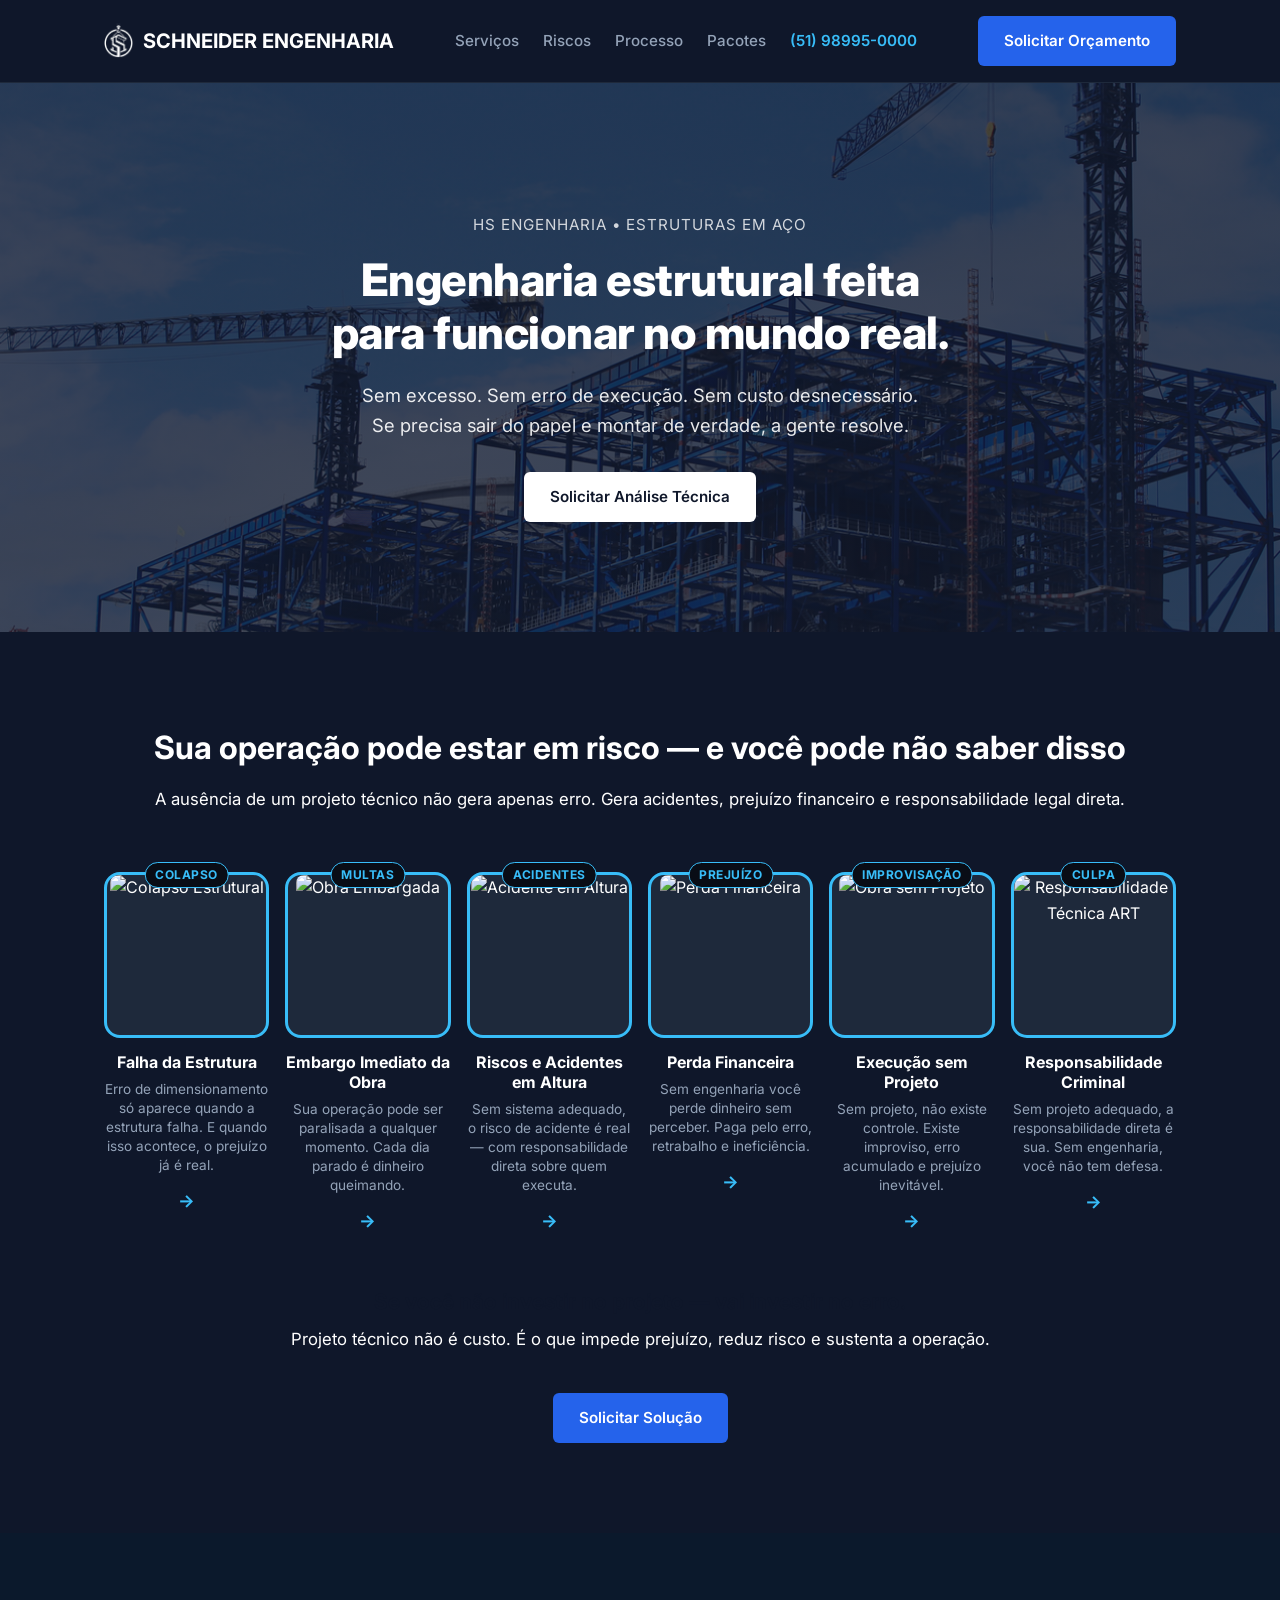
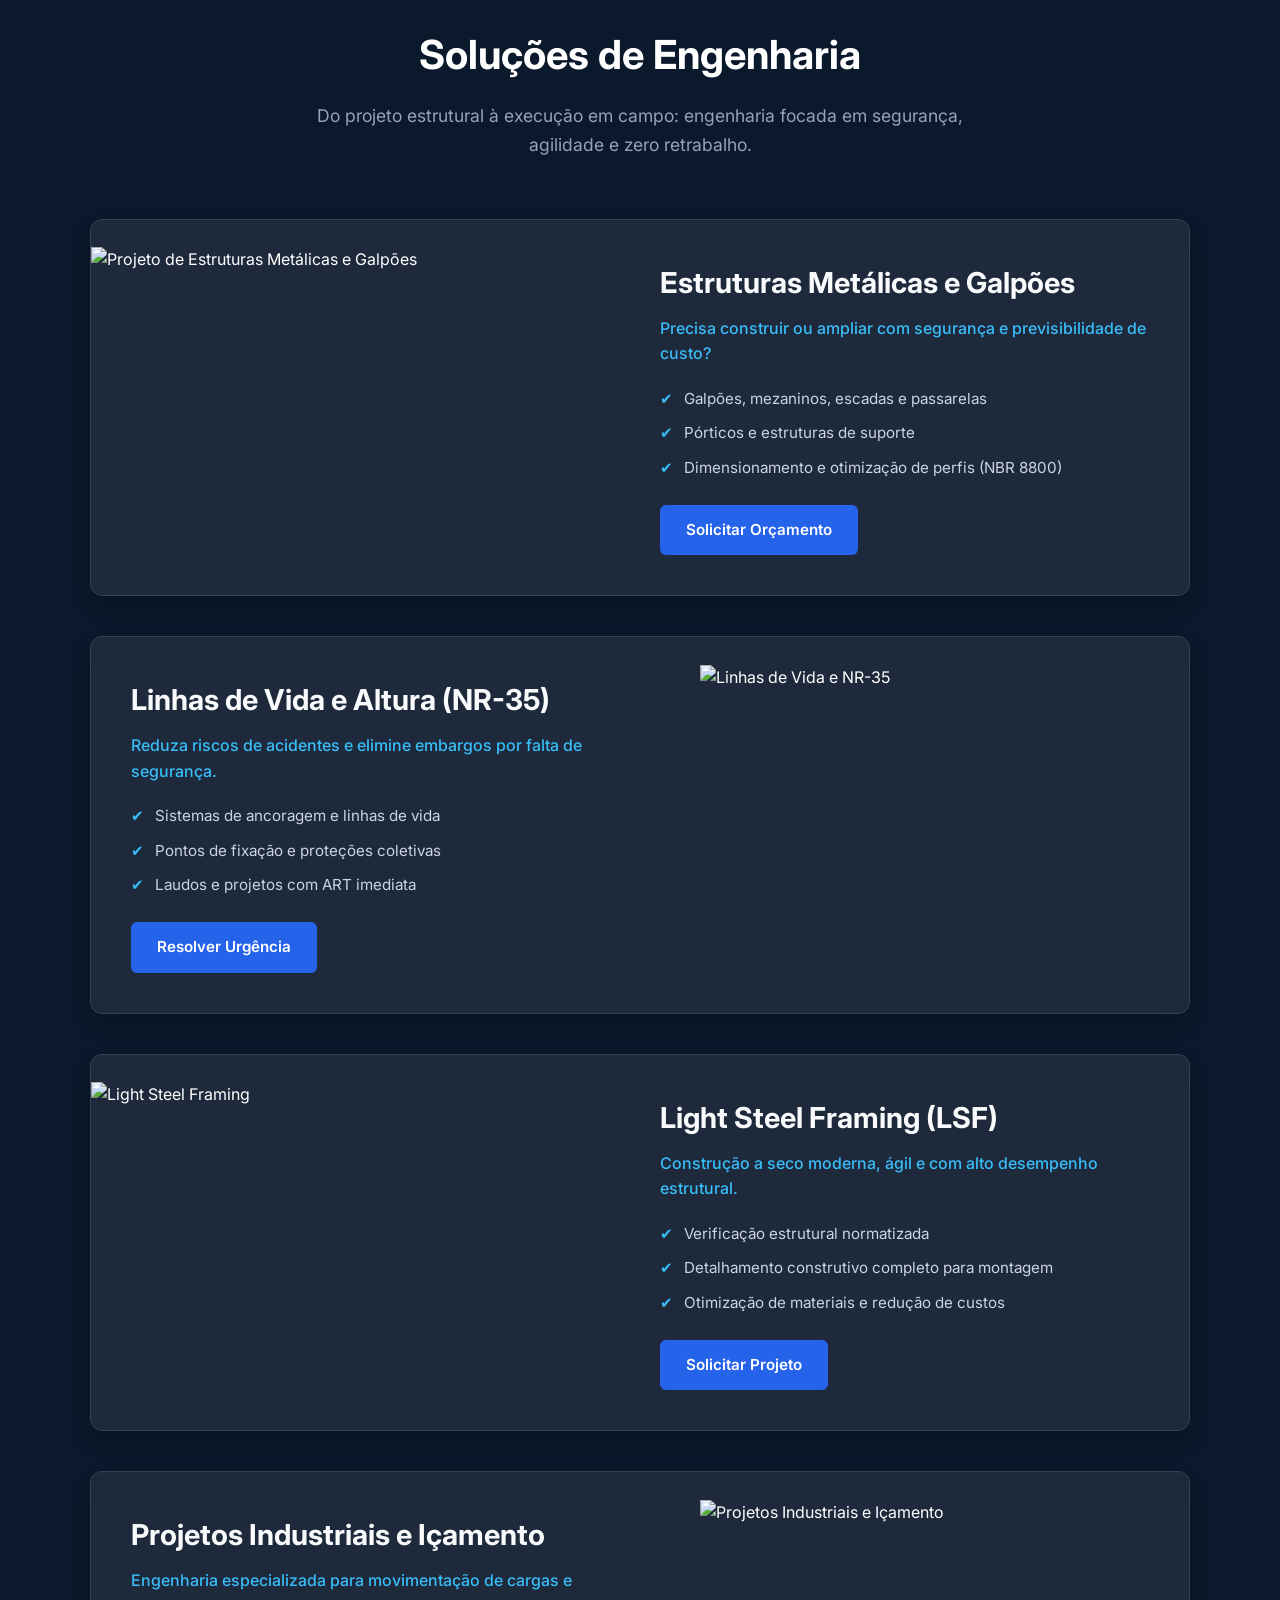
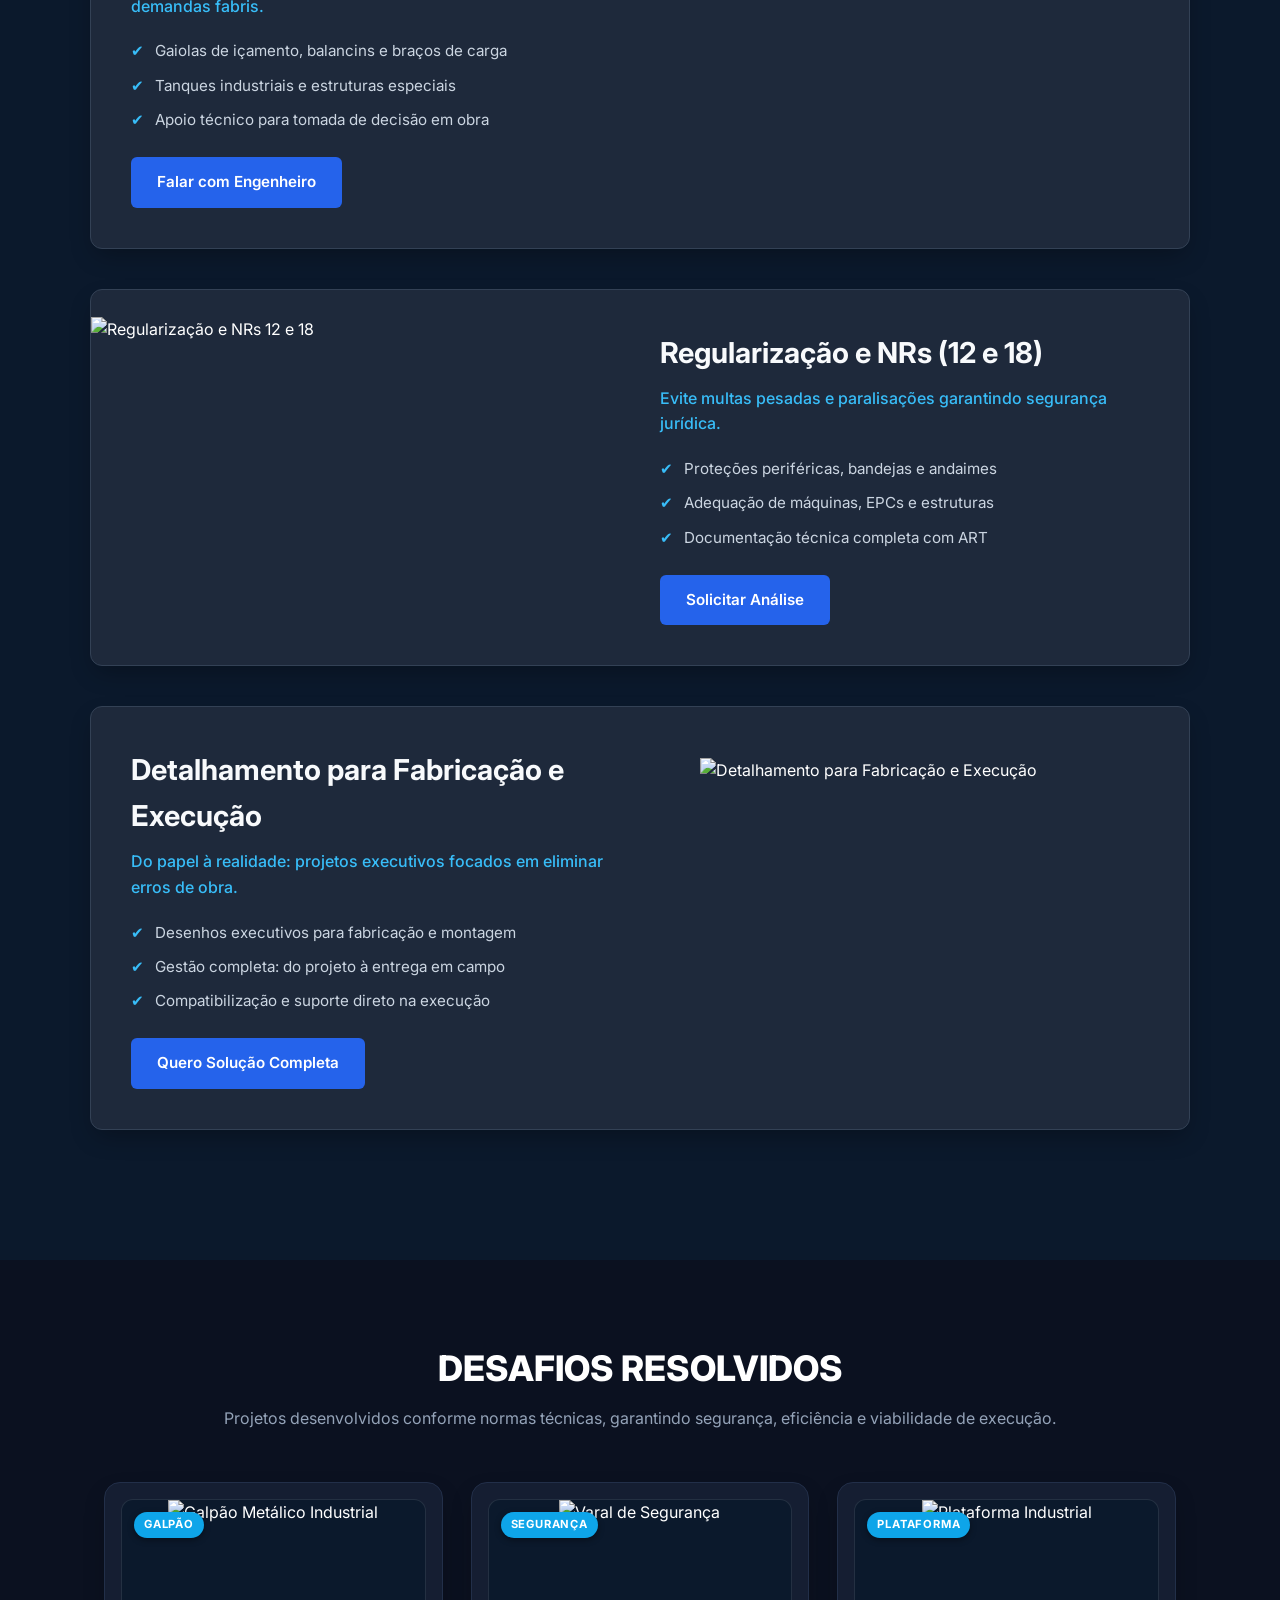
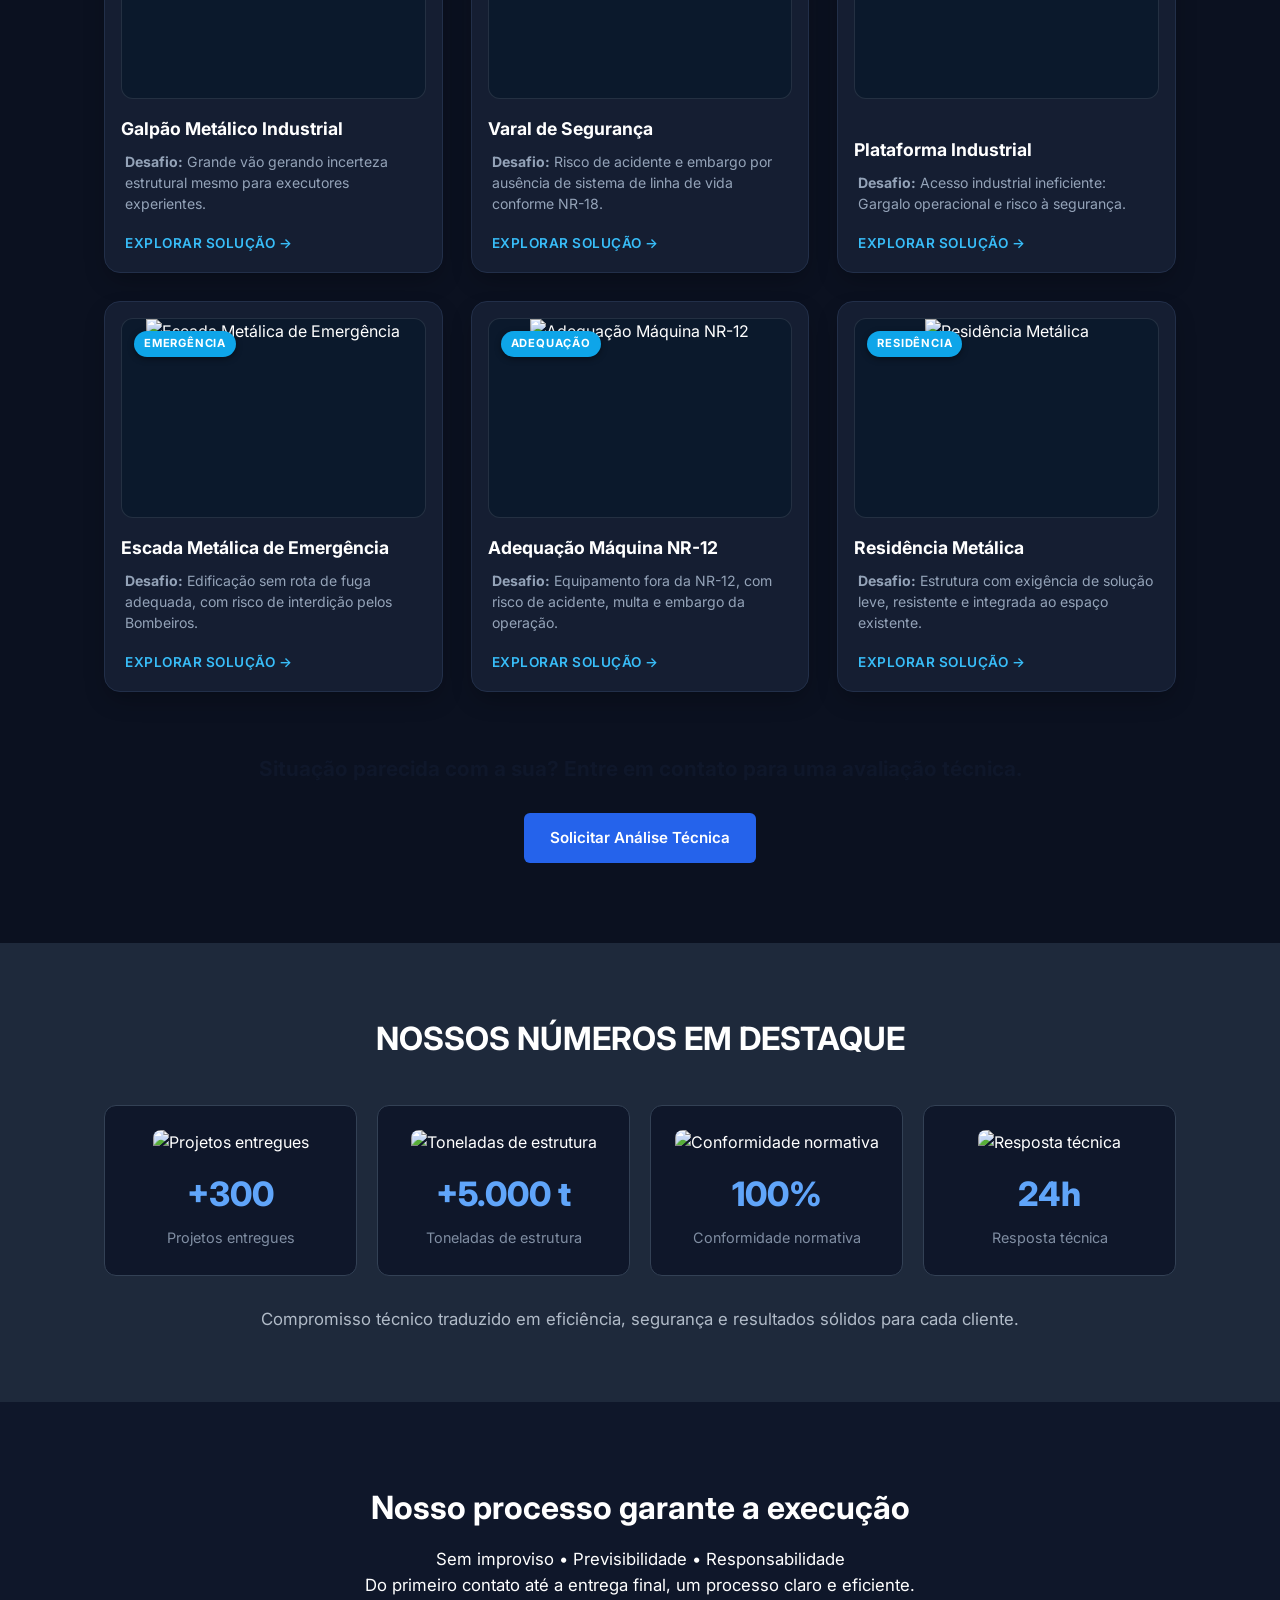
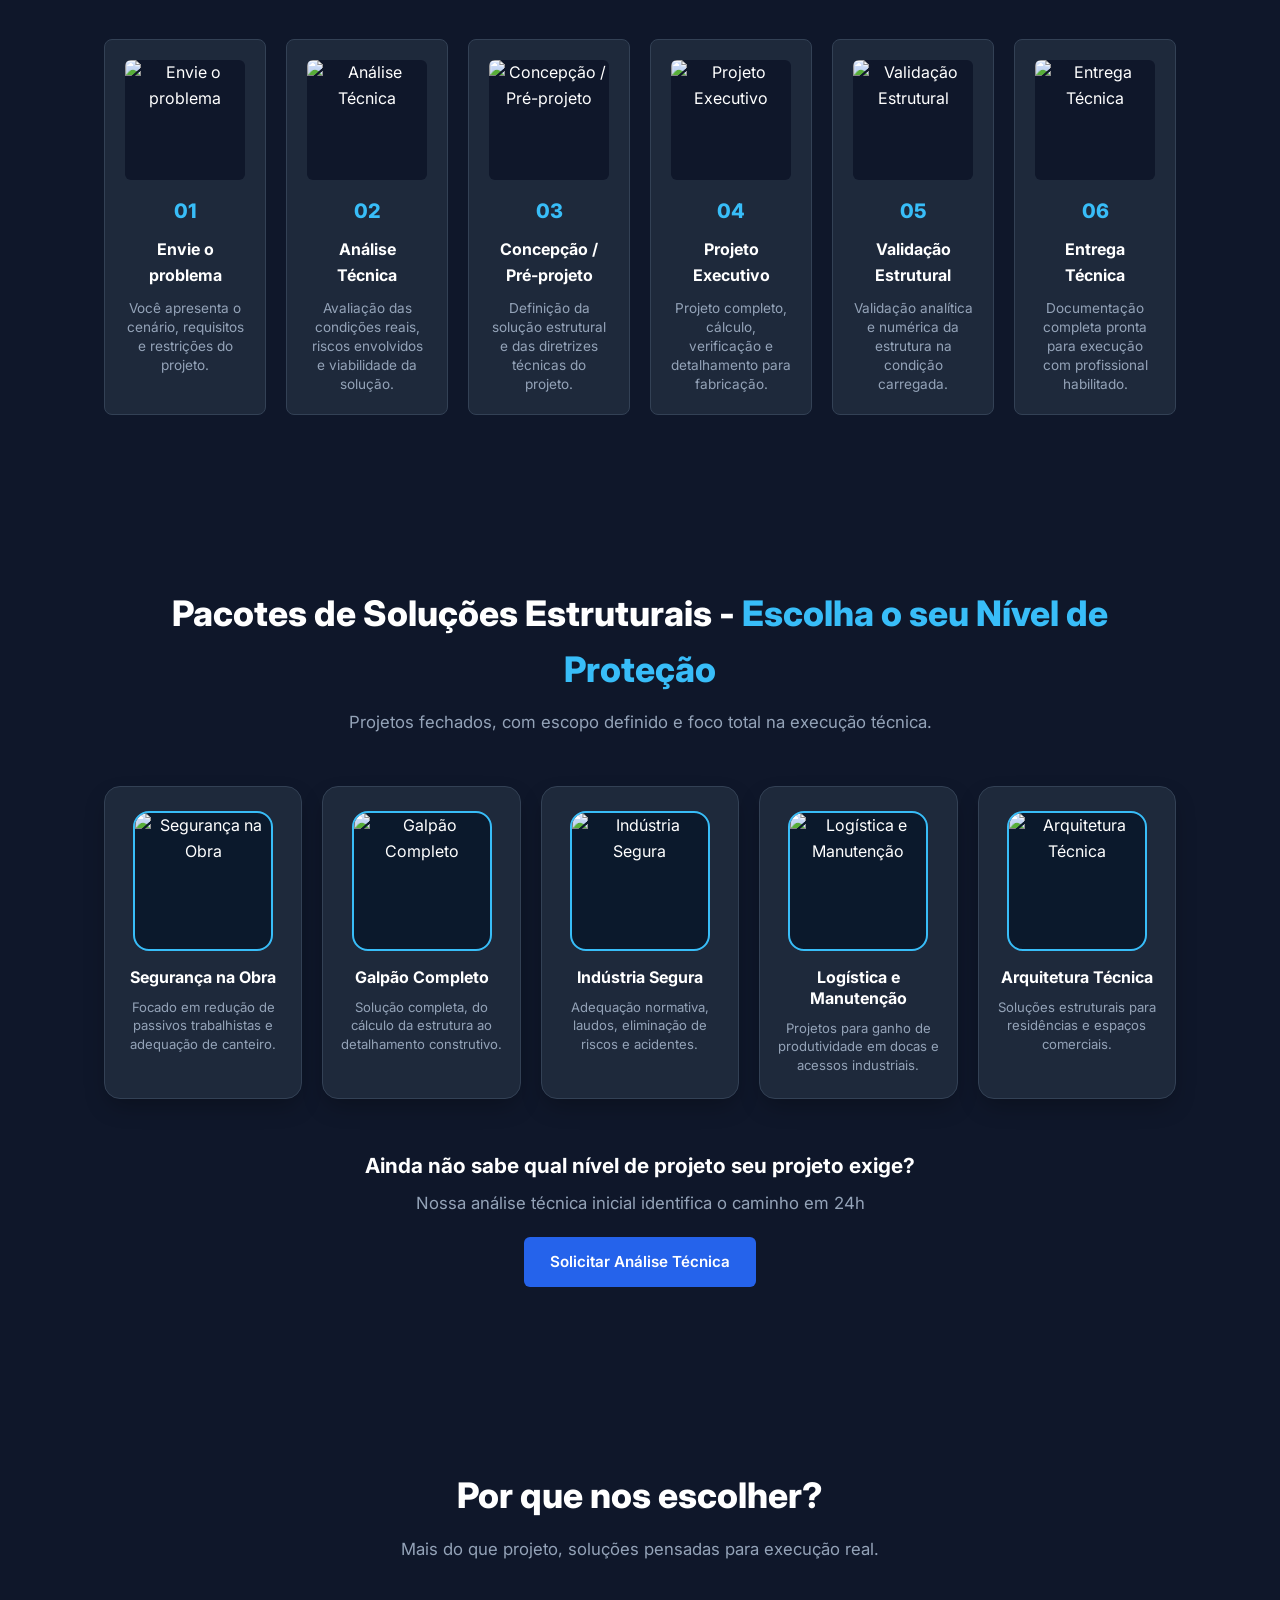
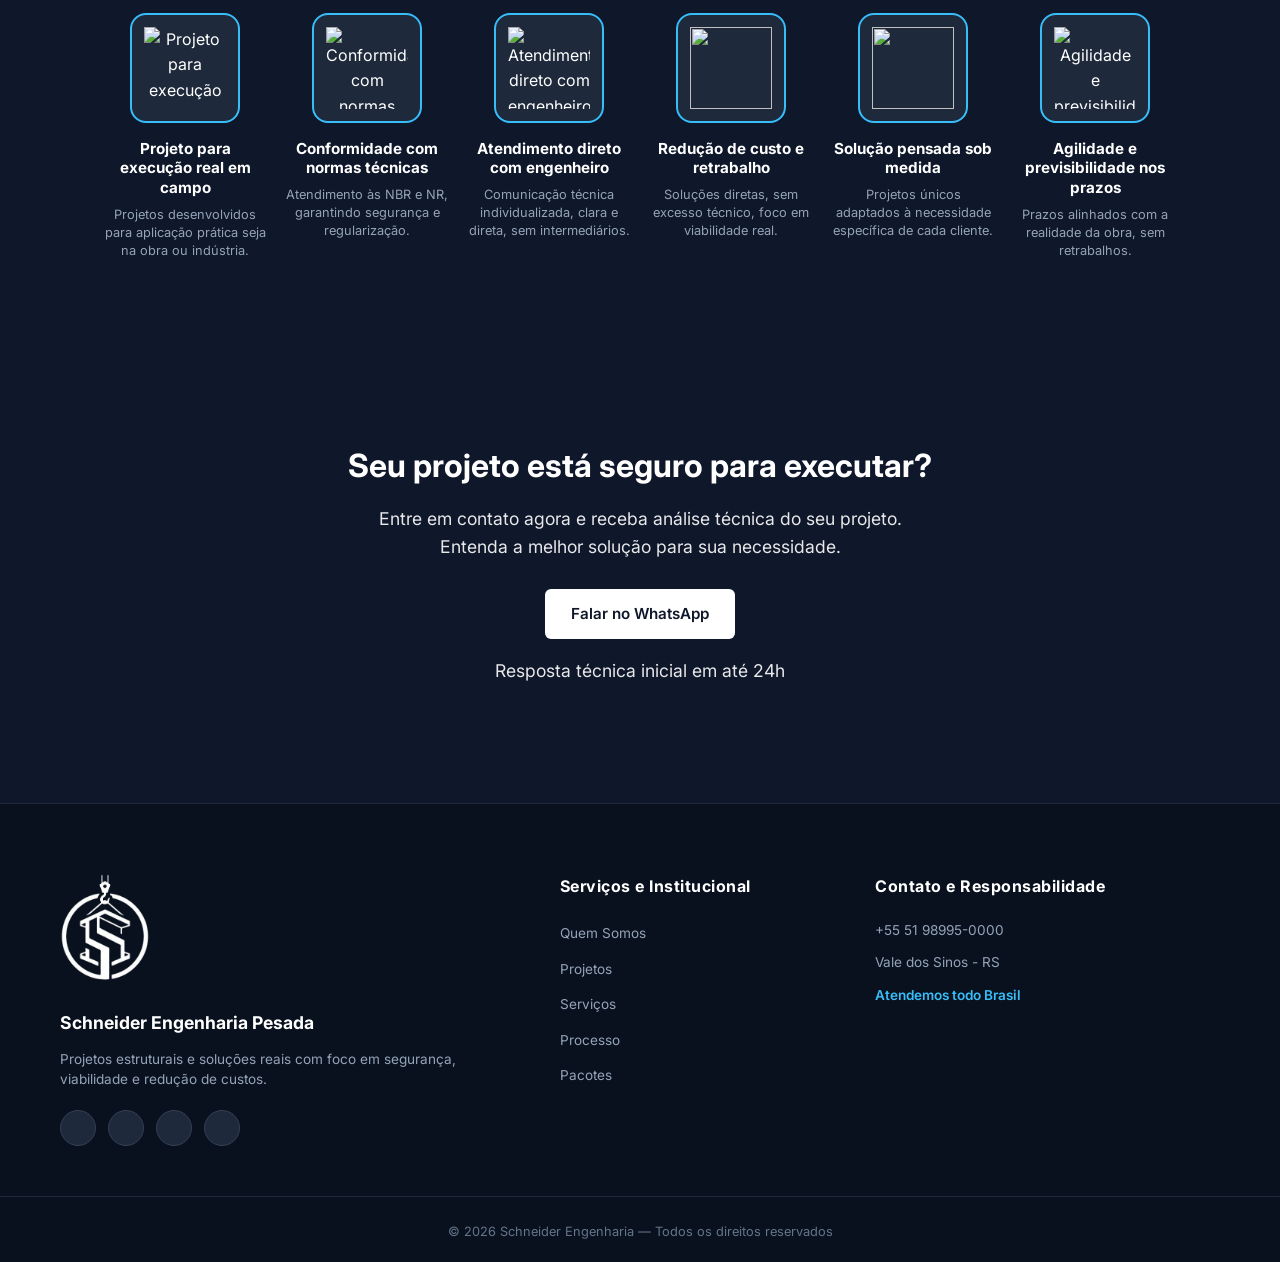
==== index.html @ 7f8066cd "Update index.html" ====
<!DOCTYPE html>
<html lang="pt-BR">
<head>
  <meta charset="UTF-8">
  <meta name="viewport" content="width=device-width, initial-scale=1.0">
  <title>HS Engenharia | Soluções Estruturais</title>
  <meta name="description" content="Engenharia estrutural feita para funcionar no mundo real. Projetos de estruturas metálicas, galpões, linhas de vida e adequações normativas.">
  <link rel="stylesheet" href="style.css">
  <link href="https://fonts.googleapis.com/css2?family=Inter:wght@400;500;600;700;800&display=swap" rel="stylesheet">
</head>
<body>

<header class="header">
  <div class="container header-inner">
    <div class="logo">
      <a href="#" style="display: flex; align-items: center; gap: 10px; color: #fff; text-decoration: none;">
        <img src="logo_nobg.png" alt="Logo Schneider Engenharia" style="height: 36px; width: auto; object-fit: contain;">
        SCHNEIDER ENGENHARIA
      </a>
    </div>
    
    <nav>
      <a href="servicos/servicos.html">Serviços</a>
      <a href="#riscos">Riscos</a>
      <a href="#processo">Processo</a>
      <a href="#pacotes">Pacotes</a>
      <a href="tel:5551989950000">(51) 98995-0000</a>
    </nav>
    
    <a href="https://wa.me/5551989950000?text=Olá,%20gostaria%20de%20solicitar%20uma%20análise%20técnica" class="btn btn-primary" target="_blank">Solicitar Orçamento</a>
  </div>
</header>

<!-- HERO -->
<section class="hero">
  <div class="container">
    <p class="hero-label">HS Engenharia • Estruturas em Aço</p>
    <h1>Engenharia estrutural feita<br>para funcionar no mundo real.</h1>
    <p class="hero-text">Sem excesso. Sem erro de execução. Sem custo desnecessário.<br>Se precisa sair do papel e montar de verdade, a gente resolve.</p>
    <a href="https://wa.me/555198666603?text=Olá,%20gostaria%20de%20solicitar%20uma%20análise%20técnica" class="btn btn-white" target="_blank">Solicitar Análise Técnica</a>
  </div>
</section>

<!-- RISCOS -->
<section class="riscos" id="riscos">
  <div class="container">
    <h2>Sua operação pode estar em risco — e você pode não saber disso</h2>
    <p class="section-sub">A ausência de um projeto técnico não gera apenas erro. Gera acidentes, prejuízo financeiro e responsabilidade legal direta.</p>

    <div class="riscos-grid">
      
      <!-- Risco 1: Colapso -->
      <div class="risco-card">
        <div class="risco-tag">Colapso</div>
        <div class="risco-img-box">
          <img src="https://lh3.googleusercontent.com/sitesv/[base64]w1280" alt="Colapso Estrutural">
        </div>
        <h3>Falha da Estrutura</h3>
        <p>Erro de dimensionamento só aparece quando a estrutura falha. E quando isso acontece, o prejuízo já é real.</p>
        <a href="#contato" class="risco-arrow">→</a>
      </div>

      <!-- Risco 2: Multas -->
      <div class="risco-card">
        <div class="risco-tag">Multas</div>
        <div class="risco-img-box">
          <img src="https://lh3.googleusercontent.com/sitesv/[base64]w1280" alt="Obra Embargada">
        </div>
        <h3>Embargo Imediato da Obra</h3>
        <p>Sua operação pode ser paralisada a qualquer momento. Cada dia parado é dinheiro queimando.</p>
        <a href="#contato" class="risco-arrow">→</a>
      </div>

      <!-- Risco 3: Acidentes -->
      <div class="risco-card">
        <div class="risco-tag">Acidentes</div>
        <div class="risco-img-box">
          <img src="https://lh3.googleusercontent.com/sitesv/[base64]w1280" alt="Acidente em Altura">
        </div>
        <h3>Riscos e Acidentes em Altura</h3>
        <p>Sem sistema adequado, o risco de acidente é real — com responsabilidade direta sobre quem executa.</p>
        <a href="#contato" class="risco-arrow">→</a>
      </div>

      <!-- Risco 4: Prejuízo -->
      <div class="risco-card">
        <div class="risco-tag">Prejuízo</div>
        <div class="risco-img-box">
          <img src="https://lh3.googleusercontent.com/sitesv/[base64]w1280" alt="Perda Financeira">
        </div>
        <h3>Perda Financeira</h3>
        <p>Sem engenharia você perde dinheiro sem perceber. Paga pelo erro, retrabalho e ineficiência.</p>
        <a href="#contato" class="risco-arrow">→</a>
      </div>

      <!-- Risco 5: Improvisação -->
      <div class="risco-card">
        <div class="risco-tag">Improvisação</div>
        <div class="risco-img-box">
          <img src="https://lh3.googleusercontent.com/sitesv/[base64]w1280" alt="Obra sem Projeto">
        </div>
        <h3>Execução sem Projeto</h3>
        <p>Sem projeto, não existe controle. Existe improviso, erro acumulado e prejuízo inevitável.</p>
        <a href="#contato" class="risco-arrow">→</a>
      </div>

      <!-- Risco 6: Culpa -->
      <div class="risco-card">
        <div class="risco-tag">Culpa</div>
        <div class="risco-img-box">
          <img src="https://lh3.googleusercontent.com/sitesv/[base64]w1280" alt="Responsabilidade Técnica ART">
        </div>
        <h3>Responsabilidade Criminal</h3>
        <p>Sem projeto adequado, a responsabilidade direta é sua. Sem engenharia, você não tem defesa.</p>
        <a href="#contato" class="risco-arrow">→</a>
      </div>

    </div>

    <div class="center">
      <p class="destaque">Se você não investir no projeto — vai investir no erro.</p>
      <p class="section-sub">Projeto técnico não é custo. É o que impede prejuízo, reduz risco e sustenta a operação.</p>
      <a href="https://wa.me/555198666603?text=Olá,%20quero%20avaliar%20os%20riscos%20do%20meu%20projeto" class="btn btn-primary" target="_blank">Solicitar Solução</a>
    </div>
  </div>
</section>

<!-- SOLUÇÕES DE ENGENHARIA (BLOCOS INTERCALADOS) -->
<section class="solucoes-engenharia" id="servicos">
  <div class="container-solucoes">
    <div class="header-secao">
      <a href="servicos/servicos.html" style="text-decoration: none; color: inherit;"><h2>Soluções de Engenharia</h2></a>
      <p>Do projeto estrutural à execução em campo: engenharia focada em segurança, agilidade e zero retrabalho.</p>
    </div>

    <!-- Bloco 1: Estruturas Metálicas -->
    <div class="bloco-servico">
      <div class="bloco-imagem">
        <img src="https://lh3.googleusercontent.com/sitesv/[base64]w1280" alt="Projeto de Estruturas Metálicas e Galpões" />
      </div>
      <div class="bloco-conteudo">
        <h3>Estruturas Metálicas e Galpões</h3>
        <p class="sub-dor">Precisa construir ou ampliar com segurança e previsibilidade de custo?</p>
        <ul>
          <li>Galpões, mezaninos, escadas e passarelas</li>
          <li>Pórticos e estruturas de suporte</li>
          <li>Dimensionamento e otimização de perfis (NBR 8800)</li>
        </ul>
        <a href="https://wa.me/5551989950000?text=Olá,%20preciso%20de%20um%20projeto%20de%20estruturas%20metálicas" class="btn btn-primary" target="_blank">Solicitar Orçamento</a>
      </div>
    </div>

    <!-- Bloco 2: Linha de Vida e Altura (Invertido) -->
    <div class="bloco-servico invertido">
      <div class="bloco-imagem">
        <img src="https://lh3.googleusercontent.com/sitesv/[base64]w1280" alt="Linhas de Vida e NR-35" />
      </div>
      <div class="bloco-conteudo">
        <h3>Linhas de Vida e Altura (NR-35)</h3>
        <p class="sub-dor">Reduza riscos de acidentes e elimine embargos por falta de segurança.</p>
        <ul>
          <li>Sistemas de ancoragem e linhas de vida</li>
          <li>Pontos de fixação e proteções coletivas</li>
          <li>Laudos e projetos com ART imediata</li>
        </ul>
        <a href="https://wa.me/5551989950000?text=Olá,%20preciso%20de%20projeto%20de%20linha%20de%20vida%20e%20NR-35" class="btn btn-primary" target="_blank">Resolver Urgência</a>
      </div>
    </div>

    <!-- Bloco 3: Light Steel Framing -->
    <div class="bloco-servico">
      <div class="bloco-imagem">
        <img src="https://steelnetwork.com/wp-content/uploads/2021/01/protective-design-icon.jpg" alt="Light Steel Framing" />
      </div>
      <div class="bloco-conteudo">
        <h3>Light Steel Framing (LSF)</h3>
        <p class="sub-dor">Construção a seco moderna, ágil e com alto desempenho estrutural.</p>
        <ul>
          <li>Verificação estrutural normatizada</li>
          <li>Detalhamento construtivo completo para montagem</li>
          <li>Otimização de materiais e redução de custos</li>
        </ul>
        <a href="https://wa.me/5551989950000?text=Olá,%20quero%20um%20projeto%20em%20Light%20Steel%20Framing" class="btn btn-primary" target="_blank">Solicitar Projeto</a>
      </div>
    </div>

    <!-- Bloco 4: Projetos Industriais e Içamento (Invertido) -->
    <div class="bloco-servico invertido">
      <div class="bloco-imagem">
        <img src="https://lh3.googleusercontent.com/sitesv/[base64]w1280" alt="Projetos Industriais e Içamento" />
      </div>
      <div class="bloco-conteudo">
        <h3>Projetos Industriais e Içamento</h3>
        <p class="sub-dor">Engenharia especializada para movimentação de cargas e demandas fabris.</p>
        <ul>
          <li>Gaiolas de içamento, balancins e braços de carga</li>
          <li>Tanques industriais e estruturas especiais</li>
          <li>Apoio técnico para tomada de decisão em obra</li>
        </ul>
        <a href="https://wa.me/5551989950000?text=Olá,%20preciso%20de%20um%20projeto%20industrial%20ou%20de%20içamento" class="btn btn-primary" target="_blank">Falar com Engenheiro</a>
      </div>
    </div>

    <!-- Bloco 5: Regularização e NRs -->
    <div class="bloco-servico">
      <div class="bloco-imagem">
        <img src="https://lh3.googleusercontent.com/sitesv/[base64]w1280" alt="Regularização e NRs 12 e 18" />
      </div>
      <div class="bloco-conteudo">
        <h3>Regularização e NRs (12 e 18)</h3>
        <p class="sub-dor">Evite multas pesadas e paralisações garantindo segurança jurídica.</p>
        <ul>
          <li>Proteções periféricas, bandejas e andaimes</li>
          <li>Adequação de máquinas, EPCs e estruturas</li>
          <li>Documentação técnica completa com ART</li>
        </ul>
        <a href="https://wa.me/5551989950000?text=Olá,%20preciso%20regularizar%20adequações%20às%20NRs" class="btn btn-primary" target="_blank">Solicitar Análise</a>
      </div>
    </div>

    <!-- Bloco 6: Detalhamento e Execução (Invertido) -->
    <div class="bloco-servico invertido">
      <div class="bloco-imagem">
        <img src="https://astcad.com.au/wp-content/uploads/2022/08/Shop-Drawings-For-Steel-Fabrication-1.png" alt="Detalhamento para Fabricação e Execução" />
      </div>
      <div class="bloco-conteudo">
        <h3>Detalhamento para Fabricação e Execução</h3>
        <p class="sub-dor">Do papel à realidade: projetos executivos focados em eliminar erros de obra.</p>
        <ul>
          <li>Desenhos executivos para fabricação e montagem</li>
          <li>Gestão completa: do projeto à entrega em campo</li>
          <li>Compatibilização e suporte direto na execução</li>
        </ul>
        <a href="https://wa.me/5551989950000?text=Olá,%20quero%20uma%20solução%20completa%20de%20projeto%20e%20execução" class="btn btn-primary" target="_blank">Quero Solução Completa</a>
      </div>
    </div>

  </div>
</section>

<!-- DESAFIOS -->
<section class="desafios" id="projetos">
  <div class="container">
    <h2>DESAFIOS RESOLVIDOS</h2>
    <p class="section-sub">Projetos desenvolvidos conforme normas técnicas, garantindo segurança, eficiência e viabilidade de execução.</p>
    
    <div class="desafios-grid">
      <!-- Card 1 -->
      <div class="desafio-card">
        <div class="desafio-img-box">
          <span class="card-badge">GALPÃO</span>
          <img src="https://lh3.googleusercontent.com/sitesv/AG8ngQXLi7mCt1XjFg4rlNjMxO_ZcZuPEl0XF-vJh62DRnMjMagwjyOR8Bwn7djFuk-Rc1hk_TMdsd3zxCBCgYor6RW3fcc2Db3_N-KQ0QyG-iTlq5AKpk7tXl965RfRX-rN2Cml4_dBntwsxOQ3e60pnKfpkcGMcJK6o3aXxtE_m8DK33O0IRpE8oojuKWZ45Y=w1280" alt="Galpão Metálico Industrial">
        </div>
        <div class="desafio-content">
          <h3>Galpão Metálico Industrial</h3>
          <p><strong>Desafio:</strong> Grande vão gerando incerteza estrutural mesmo para executores experientes.</p>
          <a href="https://wa.me/5551989950000?text=Olá,%20gostaria%20de%20saber%20mais%20sobre%20o%20Galpão%20Metálico%20Industrial" class="desafio-link" target="_blank">EXPLORAR SOLUÇÃO →</a>
        </div>
      </div>

      <!-- Card 2 -->
      <div class="desafio-card">
        <div class="desafio-img-box">
          <span class="card-badge">SEGURANÇA</span>
          <img src="https://lh3.googleusercontent.com/sitesv/AG8ngQVROr3cQnlw9olNnAPhN0bn9U9gcRDuTk-oZU_Ea9Ftka3nyZcmJeV5gi23EN8qD68CsZpWmD2u_BRQn5HzL8L1WRjQx_cg25iL-fpNU6HWjVo5x-RQG0IOpvmC0CdObcb-X4SRfY_khJKOAJdwILRxDxtu7dRPdMpIkdz4IFl3hhXuSzOLNTFhlxUGwRQ=w1280" alt="Varal de Segurança">
        </div>
        <div class="desafio-content">
          <h3>Varal de Segurança</h3>
          <p><strong>Desafio:</strong> Risco de acidente e embargo por ausência de sistema de linha de vida conforme NR-18.</p>
          <a href="https://wa.me/5551989950000?text=Olá,%20gostaria%20de%20saber%20mais%20sobre%20o%20Varal%20de%20Segurança" class="desafio-link" target="_blank">EXPLORAR SOLUÇÃO →</a>
        </div>
      </div>

      <!-- Card 3 -->
      <div class="desafio-card">
        <div class="desafio-img-box">
          <span class="card-badge">PLATAFORMA</span>
          <img src="https://lh3.googleusercontent.com/sitesv/AG8ngQXDkfVXoJ1xDbHqcekof1E8B9_aUlNqrT3kqPVVBuxkGw-bxbPdD_JAPAydjARcxUT1jOIvyyoBsRBN1ub_Pc4yOQA8Q2NAUk4haVspMNvyV1zBrccYxFgb-DcT4OsIfoAtarvhKoTCe8Pyy3ftW4XPO5Ie5teFfH2V6wc4qdZQrjPxC0vl8F-md2j0=w1280" alt="Plataforma Industrial">
        </div>
        <div class="desafio-content">
          <h3>Plataforma Industrial</h3>
          <p><strong>Desafio:</strong> Acesso industrial ineficiente: Gargalo operacional e risco à segurança.</p>
          <a href="https://wa.me/5551989950000?text=Olá,%20gostaria%20de%20saber%20mais%20sobre%20a%20Plataforma%20Industrial" class="desafio-link" target="_blank">EXPLORAR SOLUÇÃO →</a>
        </div>
      </div>

      <!-- Card 4 -->
      <div class="desafio-card">
        <div class="desafio-img-box">
          <span class="card-badge">EMERGÊNCIA</span>
          <img src="https://lh3.googleusercontent.com/sitesv/AG8ngQVajdxQT_jhoW_zpigiryLk6JUh1LbMnN3TOPofyIN0ZIRfRLHL9UHmpyfqhgg7cM7G2ZqrJ9hYl40Dw73xRoGIE229B6ZtZqCeY9OtbbvO54pqtwoPggZTMqImkHyy8ipZtKMNU63BH2eQqnUge1qnmaxWGrJU11kMdaHi-MevS7zqa0ajN3UkADJGsTM=w1280" alt="Escada Metálica de Emergência">
        </div>
        <div class="desafio-content">
          <h3>Escada Metálica de Emergência</h3>
          <p><strong>Desafio:</strong> Edificação sem rota de fuga adequada, com risco de interdição pelos Bombeiros.</p>
          <a href="https://wa.me/5551989950000?text=Olá,%20gostaria%20de%20saber%20mais%20sobre%20a%20Escada%20Metálica" class="desafio-link" target="_blank">EXPLORAR SOLUÇÃO →</a>
        </div>
      </div>

      <!-- Card 5 -->
      <div class="desafio-card">
        <div class="desafio-img-box">
          <span class="card-badge">ADEQUAÇÃO</span>
          <img src="https://lh3.googleusercontent.com/sitesv/AG8ngQW509NLe37DcppjYMh-vu8ejfFoalQ6u1wlXpux4AFDCM2bxYYtNxraDfwL_8UD_-kYAjO8M-sOkKFX0APk-JQ2WFa5y6n_0fcVk4VPno3Nvw8DfE2GRqrjrUm-ZL5vqDcWqjYiWC0xUBC7uq2aRClj1jDxNjeFwgJ8K2DS0ebZloVKsGxt1ZXZ6J5LMPg=w1280" alt="Adequação Máquina NR-12">
        </div>
        <div class="desafio-content">
          <h3>Adequação Máquina NR-12</h3>
          <p><strong>Desafio:</strong> Equipamento fora da NR-12, com risco de acidente, multa e embargo da operação.</p>
          <a href="https://wa.me/5551989950000?text=Olá,%20gostaria%20de%20saber%20mais%20sobre%20Adequação%20NR-12" class="desafio-link" target="_blank">EXPLORAR SOLUÇÃO →</a>
        </div>
      </div>

      <!-- Card 6 -->
      <div class="desafio-card">
        <div class="desafio-img-box">
          <span class="card-badge">RESIDÊNCIA</span>
          <img src="https://lh3.googleusercontent.com/sitesv/AG8ngQWgc8CMzQErOnFt00ViZeUPhO9HyQkSGyFDtt90yERLtkxI5fgLP5c1aILMFSV2psYmwZZSdlxyW1AULqah07qbZVUT_GHJyNkLg71O1s5S8L38UOBYWTY3uSQnkkwkf99PhaP_DMuP-lM_e8mfEC73YOnbPKcFbAovuNY86bOqAF0U0hdghajKqse0L5Y=w1280" alt="Residência Metálica">
        </div>
        <div class="desafio-content">
          <h3>Residência Metálica</h3>
          <p><strong>Desafio:</strong> Estrutura com exigência de solução leve, resistente e integrada ao espaço existente.</p>
          <a href="https://wa.me/5551989950000?text=Olá,%20gostaria%20de%20saber%20mais%20sobre%20Residência%20Metálica" class="desafio-link" target="_blank">EXPLORAR SOLUÇÃO →</a>
        </div>
      </div>
    </div>

    <div class="center" style="margin-top: 60px;">
      <p class="destaque">Situação parecida com a sua? Entre em contato para uma avaliação técnica.</p>
      <a href="https://wa.me/5551989950000?text=Olá,%20quero%20uma%20análise%20técnica" class="btn btn-primary" style="margin-top: 20px;" target="_blank">Solicitar Análise Técnica</a>
    </div>
  </div>
</section>
  
<!-- NÚMEROS -->
<section class="numeros">
  <div class="numeros-header-bar">
    <div class="container">
      <h2>NOSSOS NÚMEROS EM DESTAQUE</h2>
    </div>
  </div>

  <div class="container">
    <div class="numeros-grid" style="display: grid; grid-template-columns: repeat(2, 1fr); gap: 20px;">
      
      <!-- Item 1 -->
      <div class="numero-item" style="text-align: center;">
        <img src="https://lh3.googleusercontent.com/sitesv/[base64]w1280" alt="Projetos entregues" style="width: 100%; height: auto; object-fit: contain; border-radius: 8px;">
        <strong>+300</strong>
        <span>Projetos entregues</span>
      </div>

      <!-- Item 2 -->
      <div class="numero-item" style="text-align: center;">
        <img src="https://lh3.googleusercontent.com/sitesv/[base64]w1280" alt="Toneladas de estrutura" style="width: 100%; height: auto; object-fit: contain; border-radius: 8px;">
        <strong>+5.000 t</strong>
        <span>Toneladas de estrutura</span>
      </div>

      <!-- Item 3 -->
      <div class="numero-item" style="text-align: center;">
        <img src="https://lh3.googleusercontent.com/sitesv/[base64]w1280" alt="Conformidade normativa" style="width: 100%; height: auto; object-fit: contain; border-radius: 8px;">
        <strong>100%</strong>
        <span>Conformidade normativa</span>
      </div>

      <!-- Item 4 -->
      <div class="numero-item" style="text-align: center;">
        <img src="https://lh3.googleusercontent.com/sitesv/[base64]w1280" alt="Resposta técnica" style="width: 100%; height: auto; object-fit: contain; border-radius: 8px;">
        <strong>24h</strong>
        <span>Resposta técnica</span>
      </div>

    </div>

    <p class="numeros-footer-text" style="margin-top: 30px; text-align: center;">Compromisso técnico traduzido em eficiência, segurança e resultados sólidos para cada cliente.</p>
  </div>
</section>

<!-- Adicionar o CSS responsivo inline ou no style.css para garantir a regra idêntica aos riscos -->
<style>
  @media (min-width: 768px) {
    .numeros .numeros-grid {
      grid-template-columns: repeat(4, 1fr) !important;
    }
  }
</style>

<!-- PROCESSO -->
<section class="processo" id="processo">
  <div class="container">
    <h2>Nosso processo garante a execução</h2>
    <p class="section-sub">Sem improviso • Previsibilidade • Responsabilidade<br>Do primeiro contato até a entrega final, um processo claro e eficiente.</p>

    <div class="processo-grid">
      <div class="passo">
        <div class="passo-img-box">
          <img src="https://lh3.googleusercontent.com/sitesv/[base64]w1280" alt="Envie o problema">
        </div>
        <span>01</span>
        <h4>Envie o problema</h4>
        <p>Você apresenta o cenário, requisitos e restrições do projeto.</p>
      </div>
      <div class="passo">
        <div class="passo-img-box">
          <img src="https://lh3.googleusercontent.com/sitesv/[base64]w1280" alt="Análise Técnica">
        </div>
        <span>02</span>
        <h4>Análise Técnica</h4>
        <p>Avaliação das condições reais, riscos envolvidos e viabilidade da solução.</p>
      </div>
      <div class="passo">
        <div class="passo-img-box">
          <img src="https://lh3.googleusercontent.com/sitesv/[base64]w1280" alt="Concepção / Pré-projeto">
        </div>
        <span>03</span>
        <h4>Concepção / Pré-projeto</h4>
        <p>Definição da solução estrutural e das diretrizes técnicas do projeto.</p>
      </div>
      <div class="passo">
        <div class="passo-img-box">
          <img src="https://lh3.googleusercontent.com/sitesv/[base64]w1280" alt="Projeto Executivo">
        </div>
        <span>04</span>
        <h4>Projeto Executivo</h4>
        <p>Projeto completo, cálculo, verificação e detalhamento para fabricação.</p>
      </div>
      <div class="passo">
        <div class="passo-img-box">
          <img src="https://lh3.googleusercontent.com/sitesv/[base64]w1280" alt="Validação Estrutural">
        </div>
        <span>05</span>
        <h4>Validação Estrutural</h4>
        <p>Validação analítica e numérica da estrutura na condição carregada.</p>
      </div>
      <div class="passo">
        <div class="passo-img-box">
          <img src="https://lh3.googleusercontent.com/sitesv/[base64]w1280" alt="Entrega Técnica">
        </div>
        <span>06</span>
        <h4>Entrega Técnica</h4>
        <p>Documentação completa pronta para execução com profissional habilitado.</p>
      </div>
    </div>
  </div>
</section>

<!-- Estilização complementar para o hover global e imagens com cantos arredondados, além do grid do processo -->
<style>
  /* Cantos arredondados padrão em todas as imagens do site */
  img {
    border-radius: 8px;
  }

  /* Efeito Hover Geral em Cards, Botões e Elementos Interativos */
  .risco-card, .desafio-card, .pacote-card, .porque-item, .passo, .bloco-servico {
    transition: transform 0.3s ease, box-shadow 0.3s ease;
  }

  .risco-card:hover, .desafio-card:hover, .pacote-card:hover, .porque-item:hover, .passo:hover {
    transform: translateY(-5px);
    box-shadow: 0 10px 20px rgba(0, 0, 0, 0.12);
  }

  .btn:hover {
    transform: translateY(-2px);
    box-shadow: 0 6px 15px rgba(0, 0, 0, 0.15);
  }

  /* Recuperação do Layout Original da Seção Processo (Fundo escuro, 6 colunas/cards alinhados) */
  .processo {
    background-color: #0f172a;
    color: #ffffff;
    padding: 80px 0;
  }

  .processo h2, .processo .section-sub {
    color: #ffffff;
    text-align: center;
  }

  .processo-grid {
    display: grid;
    grid-template-columns: repeat(1, 1fr);
    gap: 20px;
    margin-top: 40px;
  }

  @media (min-width: 768px) {
    .processo-grid {
      grid-template-columns: repeat(3, 1fr);
    }
  }

  @media (min-width: 1024px) {
    .processo-grid {
      grid-template-columns: repeat(6, 1fr);
    }
  }

  .passo {
    background: #1e293b;
    padding: 20px;
    border-radius: 8px;
    text-align: center;
    display: flex;
    flex-direction: column;
    justify-content: flex-start;
  }

  .passo-img-box {
    width: 100%;
    height: 120px;
    margin-bottom: 15px;
    overflow: hidden;
    border-radius: 6px;
  }

  .passo-img-box img {
    width: 100%;
    height: 100%;
    object-fit: cover;
    transition: transform 0.3s ease;
  }

  .passo:hover .passo-img-box img {
    transform: scale(1.05);
  }

  .passo span {
    display: inline-block;
    font-size: 1.25rem;
    font-weight: 800;
    color: #38bdf8;
    margin-bottom: 10px;
  }

  .passo h4 {
    font-size: 1rem;
    margin-bottom: 10px;
    color: #ffffff;
  }

  .passo p {
    font-size: 0.85rem;
    color: #94a3b8;
    line-height: 1.4;
  }
</style>

<!-- Seção Pacotes de Soluções Estruturais -->
<section class="pacotes" id="pacotes">
  <div class="container">
    <h2>Pacotes de Soluções Estruturais - <span>Escolha o seu Nível de Proteção</span></h2>
    <p class="section-sub">Projetos fechados, com escopo definido e foco total na execução técnica.</p>
    
    <div class="pacotes-grid">
      <!-- Card 1 -->
      <div class="pacote-card">
        <div class="pacote-img-box">
          <img src="https://lh3.googleusercontent.com/sitesv/[base64]w1280" alt="Segurança na Obra">
        </div>
        <h3>Segurança na Obra</h3>
        <p>Focado em redução de passivos trabalhistas e adequação de canteiro.</p>
      </div>

      <!-- Card 2 -->
      <div class="pacote-card">
        <div class="pacote-img-box">
          <img src="https://lh3.googleusercontent.com/sitesv/[base64]w1280" alt="Galpão Completo">
        </div>
        <h3>Galpão Completo</h3>
        <p>Solução completa, do cálculo da estrutura ao detalhamento construtivo.</p>
      </div>

      <!-- Card 3 -->
      <div class="pacote-card">
        <div class="pacote-img-box">
          <img src="https://lh3.googleusercontent.com/sitesv/[base64]w1280" alt="Indústria Segura">
        </div>
        <h3>Indústria Segura</h3>
        <p>Adequação normativa, laudos, eliminação de riscos e acidentes.</p>
      </div>

      <!-- Card 4 -->
      <div class="pacote-card">
        <div class="pacote-img-box">
          <img src="https://lh3.googleusercontent.com/sitesv/[base64]w1280" alt="Logística e Manutenção">
        </div>
        <h3>Logística e Manutenção</h3>
        <p>Projetos para ganho de produtividade em docas e acessos industriais.</p>
      </div>

      <!-- Card 5 -->
      <div class="pacote-card">
        <div class="pacote-img-box">
          <img src="https://lh3.googleusercontent.com/sitesv/[base64]w1280" alt="Arquitetura Técnica">
        </div>
        <h3>Arquitetura Técnica</h3>
        <p>Soluções estruturais para residências e espaços comerciais.</p>
      </div>
    </div>

    <!-- Rodapé da seção com CTA final -->
    <div class="center">
      <p class="destaque" style="color: #fff;">Ainda não sabe qual nível de projeto seu projeto exige?</p>
      <p class="section-sub" style="margin-bottom: 20px;">Nossa análise técnica inicial identifica o caminho em 24h</p>
      <a href="#contato" class="btn btn-primary">Solicitar Análise Técnica</a>
    </div>
  </div>
</section>

<!-- POR QUE ESCOLHER -->

  <!-- Seção Por que nos escolher -->
<section class="porque" id="porque">
  <div class="container">
    <h2>Por que nos escolher?</h2>
    <p class="section-sub">Mais do que projeto, soluções pensadas para execução real.</p>
    
    <div class="porque-grid">
      <!-- Item 1 -->
      <div class="porque-item">
        <div class="porque-img-box">
          <img src="https://lh3.googleusercontent.com/sitesv/AG8ngQWIpPK98GO3fVBj6WNgFsWGakXQb_LFPJUDezQMeSBa01LbJhHs8hxmP40VKzDk99GVxBdrKNlJYt9guKyKCO83Fx4VnZDxxDROPImpSl5-gzO1fCAyL70YDjmRUwBt-Z66Bj4lGQ3zn7v_UTCGN1im-Y8CYxIbh3diTU3-WWPlgV5O8Mwy2pAwEF_l=w1280" alt="Projeto para execução real em campo">
        </div>
        <h4>Projeto para execução real em campo</h4>
        <p>Projetos desenvolvidos para aplicação prática seja na obra ou indústria.</p>
      </div>

      <!-- Item 2 -->
      <div class="porque-item">
        <div class="porque-img-box">
          <img src="https://lh3.googleusercontent.com/sitesv/AG8ngQVM3JQiW4RlUW4RXpUS1esB0Ia6J7mCnr7YiFPdifRJ8hy9tlU030IErrmKoQo_fXuhRp6AbG_Zr9b99Y9N_C_bWY81bdiixP2qtzDIl5iGFhrup7EViHtHVnDiXciAZFI1pLCwKU6LSCvoy2Amxg3IxthV133XKok8GanRF4LliIq1LQJSSM3dt4Wa=w1280" alt="Conformidade com normas técnicas">
        </div>
        <h4>Conformidade com normas técnicas</h4>
        <p>Atendimento às NBR e NR, garantindo segurança e regularização.</p>
      </div>

      <!-- Item 3 -->
      <div class="porque-item">
        <div class="porque-img-box">
          <img src="https://lh3.googleusercontent.com/sitesv/AG8ngQWXgn3ww8JgNhU4WiifgxmSXnucQsFajvMYbLNowegaVijzkqDz-fqT74yUfTvazl-549UCn2xr_YN0MXuF4y9PrJpex7lCBTJXEwW_wh7yuTir9z-RfpjEAT6m3cMQm783xnAkKzfwul0xZu5BZXu8K-RJvveL_y4Or9BWH5WpRdlhUAQiWQSIkPN8ZXc=w1280" alt="Atendimento direto com engenheiro">
        </div>
        <h4>Atendimento direto com engenheiro</h4>
        <p>Comunicação técnica individualizada, clara e direta, sem intermediários.</p>
      </div>

      <!-- Item 4 -->
      <div class="porque-item">
        <div class="porque-img-box">
          <img src="https://lh3.googleusercontent.com/sitesv/AG8ngQVZdFNKrKvaZWm1p7BBMWEFKNxKZF688Dg5xfDSpgukCDDsTWOE3LO-YRWYxt29icfObePR6oZTUZ6aGw-YKc_ybFLbyTi9mxt_gZRfd71d4Kmot-93ayStMeZMVrlvzQwihTVMg6IunyG5gZzsPXDtx7i_Oxrt8ekFh858K8BdioQz2M5ARbtldp59zww=w1280">
        </div>
        <h4>Redução de custo e retrabalho</h4>
        <p>Soluções diretas, sem excesso técnico, foco em viabilidade real.</p>
      </div>

      <!-- Item 5 -->
      <div class="porque-item">
        <div class="porque-img-box">
          <img src="https://lh3.googleusercontent.com/sitesv/AG8ngQXnKuP5Jp1hgGehm3mX9Trz9Rk4o66ksS1ItLrovVQ1AWnA5FqrxZaxTLBmrf1M5yEWzBTGIKhCuuWOg_YFKe52XAYDUac8_Obim0pFYiFbU-LTRQdG8EOeX5u62V_MAJGbKeUjEjxQXohPpzK0A5-nZE0z_5oSaeWy27mgZicPrNCsAXJwWXoBOtEE=w1280">
        </div>
        <h4>Solução pensada sob medida</h4>
        <p>Projetos únicos adaptados à necessidade específica de cada cliente.</p>
      </div>

      <!-- Item 6 -->
      <div class="porque-item">
        <div class="porque-img-box">
          <img src="https://lh3.googleusercontent.com/sitesv/AG8ngQXJxay7Yek33C2xiOxhY3oItkd9neX9jUhRCtDTQuVFOJJSId9bqPF-MlRBvSpf5dd2nMzOF6ceB1WkAG1yPU7_7DooGPJlUWD5uqGxeK67nLcr4VU-e_vsomvnB71Ec5_w2HoxIxlgxN5OKy-CKiomponlljijSALnVg5pjyfCbzQhfj18TfcfRvddAD8=w1280" alt="Agilidade e previsibilidade nos prazos">
        </div>
        <h4>Agilidade e previsibilidade nos prazos</h4>
        <p>Prazos alinhados com a realidade da obra, sem retrabalhos.</p>
      </div>
    </div>
  </div>
</section>
  
<!-- CTA FINAL -->
<section class="cta">
  <div class="container">
    <h2>Seu projeto está seguro para executar?</h2>
    <p>Entre em contato agora e receba análise técnica do seu projeto.<br>Entenda a melhor solução para sua necessidade.</p>
    <a href="https://wa.me/555198666603?text=Olá,%20gostaria%20de%20solicitar%20uma%20análise%20técnica" class="btn btn-white" target="_blank">Falar no WhatsApp</a>
    <p class="cta-note">Resposta técnica inicial em até 24h</p>
  </div>
</section>

<!-- Rodapé -->
<footer class="footer">
  <div class="container footer-grid">
    <!-- Coluna 1: Logo e Descrição -->
    <div class="footer-col footer-brand">
      <img src="logo_nobg.png" alt="Schneider Engenharia Pesada" class="footer-logo">
      <h3>Schneider Engenharia Pesada</h3>
      <p>Projetos estruturais e soluções reais com foco em segurança, viabilidade e redução de custos.</p>
      
      <div class="footer-social">
        <a href="https://wa.me/5551989950000" target="_blank" aria-label="WhatsApp"><i class="fab fa-whatsapp"></i></a>
        <a href="#" target="_blank" aria-label="YouTube"><i class="fab fa-youtube"></i></a>
        <a href="#" target="_blank" aria-label="Instagram"><i class="fab fa-instagram"></i></a>
        <a href="#" target="_blank" aria-label="LinkedIn"><i class="fab fa-linkedin-in"></i></a>
      </div>
    </div>

    <!-- Coluna 2: Links Úteis -->
    <div class="footer-col">
      <h4>Serviços e Institucional</h4>
      <ul>
        <li><a href="#quem-somos">Quem Somos</a></li>
        <li><a href="#projetos">Projetos</a></li>
        <li><a href="#servicos">Serviços</a></li>
        <li><a href="#processo">Processo</a></li>
        <li><a href="#pacotes">Pacotes</a></li>
      </ul>
    </div>

    <!-- Coluna 3: Contato -->
    <div class="footer-col">
      <h4>Contato e Responsabilidade</h4>
      <p><i class="fas fa-phone-alt"></i> +55 51 98995-0000</p>
      <p><i class="fas fa-map-marker-alt"></i> Vale dos Sinos - RS</p>
      <p class="footer-atendimento">Atendemos todo Brasil</p>
    </div>
  </div>

  <div class="footer-bottom">
    <p>&copy; 2026 Schneider Engenharia — Todos os direitos reservados</p>
  </div>
</footer>

</body>
</html>
---- style.css ----
* {
  margin: 0;
  padding: 0;
  box-sizing: border-box;
}

body {
  font-family: 'Inter', system-ui, sans-serif;
  color: #1e293b;
  line-height: 1.6;
  background: #fff;
}

.container {
  max-width: 1120px;
  margin: 0 auto;
  padding: 0 24px;
}

a { 
  text-decoration: none; 
}

/* Header */
.header {
  background: #0f172a;
  color: #fff;
  padding: 16px 0;
  position: sticky;
  top: 0;
  z-index: 100;
  border-bottom: 1px solid #1e293b;
}

.header-inner {
  display: flex;
  align-items: center;
  justify-content: space-between;
  gap: 24px;
}

.logo {
  font-weight: 700;
  font-size: 1.25rem;
  color: #fff;
}

nav {
  display: flex;
  align-items: center;
  gap: 24px;
}

nav a {
  color: #94a3b8;
  font-size: 0.95rem;
  font-weight: 500;
  transition: color 0.2s;
}

nav a:hover { 
  color: #fff; 
}

nav a[href^="tel"] {
  color: #38bdf8;
  font-weight: 600;
}

/* Buttons */
.btn {
  display: inline-block;
  padding: 13px 26px;
  border-radius: 6px;
  font-weight: 600;
  font-size: 0.95rem;
  transition: all 0.25s ease;
}

.btn-primary {
  background: #2563eb;
  color: #fff;
}

.btn-primary:hover {
  background: #1d4ed8;
  transform: translateY(-2px);
  box-shadow: 0 6px 15px rgba(37, 99, 235, 0.3);
}

.btn-white {
  background: #fff;
  color: #0f172a;
}

.btn-white:hover {
  background: #f1f5f9;
  transform: translateY(-2px);
  box-shadow: 0 6px 15px rgba(255, 255, 255, 0.2);
}

.btn-outline {
  border: 1.5px solid #2563eb;
  color: #2563eb;
  background: transparent;
}

.btn-outline:hover {
  background: #2563eb;
  color: #fff;
  transform: translateY(-2px);
}

/* Hero */
.hero {
  background: linear-gradient(rgba(15,23,42,0.78), rgba(15,23,42,0.78)),
              url('hero.jpg') center/cover;
  color: #fff;
  text-align: center;
  padding: 130px 0 110px;
}

.hero-label {
  font-size: 0.95rem;
  letter-spacing: 1px;
  text-transform: uppercase;
  opacity: 0.8;
  margin-bottom: 16px;
}

.hero h1 {
  font-size: 2.8rem;
  font-weight: 800;
  line-height: 1.2;
  margin-bottom: 20px;
  letter-spacing: -0.5px;
}

.hero-text {
  font-size: 1.15rem;
  opacity: 0.9;
  margin-bottom: 32px;
}

/* Common */
h2 {
  font-size: 2rem;
  margin-bottom: 12px;
  color: #0f172a;
  text-align: center;
}

.section-sub {
  text-align: center;
  color: #64748b;
  margin-bottom: 40px;
  font-size: 1.05rem;
}

.center {
  text-align: center;
  margin-top: 40px;
}

.destaque {
  font-size: 1.3rem;
  font-weight: 700;
  margin-bottom: 8px;
  color: #0f172a;
}

img {
  border-radius: 8px;
}

/* Riscos */
.riscos {
  padding: 90px 0;
  background: #0f172a;
  color: #fff;
}

.riscos h2, .riscos .section-sub { 
  color: #fff; 
}

.riscos-grid {
  display: grid;
  grid-template-columns: repeat(6, 1fr);
  gap: 16px;
  margin-bottom: 50px;
}

.risco-card {
  background: transparent;
  border: none;
  padding: 0;
  text-align: center;
  position: relative;
  margin-top: 20px;
  transition: transform 0.3s ease, box-shadow 0.3s ease;
}

.risco-card:hover {
  transform: translateY(-5px);
}

.risco-tag {
  position: absolute;
  top: -10px;
  left: 50%;
  transform: translateX(-50%);
  background: #090d16;
  border: 1.5px solid #38bdf8;
  color: #38bdf8;
  font-size: 0.75rem;
  font-weight: 700;
  padding: 2px 10px;
  border-radius: 20px;
  text-transform: uppercase;
  letter-spacing: 0.5px;
  z-index: 2;
  white-space: nowrap;
}

.risco-img-box {
  width: 100%;
  aspect-ratio: 1 / 1;
  border-radius: 16px;
  border: 3px solid #38bdf8;
  overflow: hidden;
  margin-bottom: 14px;
  background: #1e293b;
}

.risco-img-box img {
  width: 100%;
  height: 100%;
  object-fit: cover;
  transition: transform 0.3s ease;
}

.risco-card:hover .risco-img-box img {
  transform: scale(1.05);
}

.risco-card h3 {
  font-size: 1rem;
  margin-bottom: 8px;
  color: #fff;
  line-height: 1.25;
}

.risco-card p {
  font-size: 0.85rem;
  color: #94a3b8;
  margin-bottom: 12px;
  line-height: 1.4;
}

.risco-arrow {
  display: inline-block;
  color: #38bdf8;
  font-weight: bold;
  font-size: 1.1rem;
  transition: transform 0.2s;
}

.risco-card:hover .risco-arrow {
  transform: translateX(4px);
}

/* Soluções de Engenharia */
.solucoes-engenharia {
  padding: 90px 20px;
  background-color: #0b192c;
  color: #ffffff;
}

.container-solucoes {
  max-width: 1100px;
  margin: 0 auto;
}

.header-secao {
  text-align: center;
  margin-bottom: 60px;
}

.header-secao h2 {
  font-size: 2.5rem;
  margin-bottom: 15px;
  font-weight: 700;
  color: #ffffff;
}

.header-secao p {
  font-size: 1.1rem;
  color: #94a3b8;
  max-width: 700px;
  margin: 0 auto;
}

.bloco-servico {
  display: flex;
  align-items: center;
  gap: 40px;
  margin-bottom: 40px;
  background: #1e293b;
  border-radius: 12px;
  overflow: hidden;
  border: 1px solid #334155;
  box-shadow: 0 10px 25px -5px rgba(0, 0, 0, 0.3);
  transition: transform 0.3s ease, box-shadow 0.3s ease;
}

.bloco-servico:hover {
  transform: translateY(-4px);
  box-shadow: 0 16px 35px rgba(0, 0, 0, 0.4);
}

.bloco-servico.invertido {
  flex-direction: row-reverse;
}

.bloco-imagem {
  flex: 1;
  height: 320px;
  overflow: hidden;
}

.bloco-imagem img {
  width: 100%;
  height: 100%;
  object-fit: cover;
  transition: transform 0.3s ease;
  border-radius: 0;
}

.bloco-servico:hover .bloco-imagem img {
  transform: scale(1.03);
}

.bloco-conteudo {
  flex: 1;
  padding: 40px;
}

.bloco-conteudo h3 {
  font-size: 1.8rem;
  margin-bottom: 10px;
  color: #f8fafc;
}

.sub-dor {
  font-size: 1rem;
  color: #38bdf8;
  margin-bottom: 20px;
  font-weight: 500;
}

.bloco-conteudo ul {
  list-style: none;
  padding: 0;
  margin-bottom: 25px;
}

.bloco-conteudo ul li {
  position: relative;
  padding-left: 24px;
  margin-bottom: 10px;
  color: #cbd5e1;
  font-size: 0.95rem;
}

.bloco-conteudo ul li::before {
  content: "✔";
  position: absolute;
  left: 0;
  color: #38bdf8;
  font-weight: bold;
}

/* Desafios Resolvidos (Corrigido e Alinhado) */
.desafios {
  padding: 80px 0;
  background: #0b1120;
  color: #fff;
}

.desafios h2 { 
  color: #fff;
  font-size: 2.2rem;
  font-weight: 800;
  margin-bottom: 10px;
  text-align: center;
}

.desafios .section-sub { 
  color: #94a3b8; 
  text-align: center;
  margin-bottom: 50px;
  font-size: 1rem;
}

.desafios-grid {
  display: grid;
  grid-template-columns: repeat(3, 1fr);
  gap: 28px;
  max-width: 1100px;
  margin: 0 auto 40px auto;
}

.desafio-card {
  background: #151e32;
  border: 1px solid #222f49;
  border-radius: 16px;
  padding: 16px;
  text-align: center;
  transition: all 0.25s ease;
  box-shadow: 0 10px 25px -5px rgba(0, 0, 0, 0.3);
  display: flex;
  flex-direction: column;
  justify-content: space-between;
}

.desafio-card:hover {
  transform: translateY(-4px);
  border-color: #38bdf8;
  box-shadow: 0 16px 35px rgba(0, 0, 0, 0.4);
}

/* Estilização da pílula/badge flutuante sobre a imagem do card */
.card-img-wrapper,
.desafio-img-box {
  position: relative;
  overflow: hidden;
  border-radius: 12px;
}

.card-img-wrapper {
  border-radius: 6px;
}

.desafio-img-box {
  width: 100%;
  height: 200px;
  margin-bottom: 16px;
  background: #0b192c;
  border: 1px solid rgba(255, 255, 255, 0.1);
}

.card-badge {
  position: absolute;
  top: 12px;
  left: 12px;
  background: #0ea5e9; /* Azul vibrante */
  color: #ffffff;
  font-size: 0.7rem;
  font-weight: 700;
  padding: 4px 10px;
  border-radius: 20px;
  text-transform: uppercase;
  letter-spacing: 0.8px;
  z-index: 10;
  box-shadow: 0 2px 6px rgba(0, 0, 0, 0.4);
}

.desafio-img-box img {
  width: 100%;
  height: 100%;
  object-fit: cover;
  transition: transform 0.3s ease;
  border-radius: 0;
}

.desafio-card:hover .desafio-img-box img {
  transform: scale(1.03);
}

.desafio-card h3 {
  font-size: 1.1rem;
  margin-bottom: 8px;
  color: #fff;
  font-weight: 700;
  text-align: left;
}

.desafio-card p {
  font-size: 0.88rem;
  color: #94a3b8;
  line-height: 1.5;
  margin-bottom: 16px;
  text-align: left;
  padding: 0 4px;
  flex-grow: 1;
}

.desafio-link {
  display: inline-block;
  color: #38bdf8;
  font-weight: 600;
  font-size: 0.85rem;
  text-transform: uppercase;
  letter-spacing: 0.5px;
  transition: transform 0.2s;
  text-align: left;
  width: 100%;
  padding-left: 4px;
}

.desafio-card:hover .desafio-link {
  transform: translateX(4px);
}

/* Seção Sobre */
.sobre {
  padding: 0 0 80px 0;
  background-color: #f4f6f8;
}

.sobre-header-bar {
  background-color: #0b2545;
  color: #ffffff;
  padding: 35px 0;
  text-align: center;
  margin-bottom: 50px;
}

.sobre-header-bar h2 {
  color: #ffffff;
  font-size: 2.2rem;
  letter-spacing: 1px;
  margin: 0;
}

.sobre-content-wrapper {
  display: flex;
  align-items: center;
  gap: 50px;
}

.sobre-textos {
  flex: 1;
  text-align: left;
}

.sobre-textos p {
  font-size: 1.05rem;
  line-height: 1.6;
  color: #1d2d44;
  margin-bottom: 20px;
}

.sobre-imagem {
  flex: 1;
  max-width: 500px;
}

.sobre-imagem img {
  border-radius: 8px;
  box-shadow: 0 4px 12px rgba(0,0,0,0.1);
  transition: transform 0.3s ease;
}

.sobre-imagem:hover img {
  transform: scale(1.02);
}

/* Números */
.numeros {
  background: #1e293b;
  color: #fff;
  padding: 70px 0;
  text-align: center;
}

.numeros h2 { 
  color: #fff; 
  margin-bottom: 40px; 
}

.numeros-grid {
  display: grid;
  grid-template-columns: repeat(2, 1fr);
  gap: 20px;
  margin-bottom: 30px;
}

@media (min-width: 768px) {
  .numeros-grid {
    grid-template-columns: repeat(4, 1fr);
  }
}

.numero-item {
  background: #0f172a;
  padding: 24px 16px;
  border-radius: 12px;
  border: 1px solid #334155;
  transition: transform 0.3s ease, box-shadow 0.3s ease;
}

.numero-item:hover {
  transform: translateY(-4px);
  box-shadow: 0 10px 25px rgba(0, 0, 0, 0.3);
}

.numero-item img {
  width: 100%;
  height: auto;
  object-fit: contain;
  border-radius: 8px;
  margin-bottom: 12px;
}

.numeros strong {
  display: block;
  font-size: 2.1rem;
  font-weight: 800;
  color: #60a5fa;
  margin-bottom: 4px;
}

.numeros span {
  font-size: 0.9rem;
  opacity: 0.85;
  color: #94a3b8;
}

.numeros-footer-text {
  opacity: 0.85;
  font-size: 1.05rem;
  color: #cbd5e1;
}

/* Processo */
.processo {
  background-color: #0f172a;
  color: #ffffff;
  padding: 90px 0;
}

.processo h2, .processo .section-sub {
  color: #ffffff;
}

.processo-grid {
  display: grid;
  grid-template-columns: repeat(1, 1fr);
  gap: 20px;
  margin-top: 40px;
}

@media (min-width: 768px) {
  .processo-grid {
    grid-template-columns: repeat(3, 1fr);
  }
}

@media (min-width: 1024px) {
  .processo-grid {
    grid-template-columns: repeat(6, 1fr);
  }
}

.passo {
  background: #1e293b;
  border: 1px solid #334155;
  border-radius: 10px;
  padding: 20px;
  text-align: center;
  display: flex;
  flex-direction: column;
  justify-content: flex-start;
  transition: all 0.25s ease;
}

.passo:hover {
  transform: translateY(-4px);
  box-shadow: 0 12px 28px rgba(0,0,0,0.3);
  border-color: #38bdf8;
}

.passo-img-box {
  width: 100%;
  height: 120px;
  margin-bottom: 15px;
  overflow: hidden;
  border-radius: 6px;
  background: #0f172a;
}

.passo-img-box img {
  width: 100%;
  height: 100%;
  object-fit: cover;
  transition: transform 0.3s ease;
  border-radius: 0;
}

.passo:hover .passo-img-box img {
  transform: scale(1.05);
}

.passo span {
  display: inline-block;
  font-size: 1.25rem;
  font-weight: 800;
  color: #38bdf8;
  margin-bottom: 10px;
  background: transparent;
  padding: 0;
}

.passo h4 {
  font-size: 1rem;
  margin-bottom: 10px;
  color: #ffffff;
}

.passo p {
  font-size: 0.85rem;
  color: #94a3b8;
  line-height: 1.4;
}

/* Pacotes */
.pacotes {
  padding: 90px 0;
  background: #0f172a;
  color: #fff;
}

.pacotes h2 {
  color: #fff;
  font-size: 2.2rem;
  font-weight: 800;
  margin-bottom: 12px;
  text-align: center;
}

.pacotes h2 span {
  color: #38bdf8;
}

.pacotes .section-sub {
  color: #94a3b8;
  text-align: center;
  margin-bottom: 50px;
  font-size: 1.05rem;
}

.pacotes-grid {
  display: grid;
  grid-template-columns: repeat(5, 1fr);
  gap: 20px;
  max-width: 1200px;
  margin: 0 auto 50px auto;
}

.pacote-card {
  background: #1e293b;
  border: 1px solid #334155;
  border-radius: 16px;
  padding: 24px 16px;
  text-align: center;
  transition: all 0.25s ease;
  box-shadow: 0 10px 25px -5px rgba(0, 0, 0, 0.3);
  display: flex;
  flex-direction: column;
  align-items: center;
}

.pacote-card:hover {
  transform: translateY(-5px);
  border-color: #38bdf8;
  box-shadow: 0 16px 35px rgba(0, 0, 0, 0.4);
}

.pacote-img-box {
  width: 100%;
  aspect-ratio: 1 / 1;
  max-width: 140px;
  border-radius: 16px;
  overflow: hidden;
  margin-bottom: 16px;
  background: #0b192c;
  border: 2px solid #38bdf8;
}

.pacote-img-box img {
  width: 100%;
  height: 100%;
  object-fit: cover;
  transition: transform 0.3s ease;
  border-radius: 0;
}

.pacote-card:hover .pacote-img-box img {
  transform: scale(1.05);
}

.pacote-card h3 {
  font-size: 1rem;
  margin-bottom: 10px;
  color: #fff;
  font-weight: 700;
  line-height: 1.3;
}

.pacote-card p {
  font-size: 0.82rem;
  color: #94a3b8;
  line-height: 1.4;
  margin-bottom: 0;
}

@media (max-width: 1024px) {
  .pacotes-grid {
    grid-template-columns: repeat(2, 1fr);
    max-width: 700px;
  }
}

@media (max-width: 600px) {
  .pacotes-grid {
    grid-template-columns: 1fr;
    max-width: 350px;
  }
}

/* Porque */
.porque {
  padding: 90px 0;
  background: #0f172a;
  color: #fff;
}

.porque h2 {
  color: #fff;
  font-size: 2.2rem;
  font-weight: 800;
  margin-bottom: 12px;
  text-align: center;
}

.porque .section-sub {
  color: #94a3b8;
  text-align: center;
  margin-bottom: 50px;
  font-size: 1.05rem;
}

.porque-grid {
  display: grid;
  grid-template-columns: repeat(6, 1fr);
  gap: 20px;
  max-width: 1200px;
  margin: 0 auto;
}

.porque-item {
  background: transparent;
  border: none;
  padding: 0;
  text-align: center;
  position: relative;
  transition: transform 0.3s ease;
}

.porque-item:hover {
  transform: translateY(-5px);
  box-shadow: none;
}

.porque-img-box {
  width: 100%;
  aspect-ratio: 1 / 1;
  max-width: 110px;
  margin: 0 auto 16px auto;
  border-radius: 16px;
  background: #1e293b;
  border: 2px solid #38bdf8;
  overflow: hidden;
  display: flex;
  align-items: center;
  justify-content: center;
  padding: 12px;
}

.porque-img-box img {
  width: 100%;
  height: 100%;
  object-fit: contain;
  transition: transform 0.3s ease;
  border-radius: 0;
}

.porque-item:hover .porque-img-box img {
  transform: scale(1.05);
}

.porque-item h4 {
  font-size: 0.95rem;
  margin-bottom: 8px;
  color: #fff;
  font-weight: 700;
  line-height: 1.3;
}

.porque-item p {
  font-size: 0.8rem;
  color: #94a3b8;
  line-height: 1.4;
  margin-bottom: 0;
}

@media (max-width: 1024px) {
  .porque-grid {
    grid-template-columns: repeat(3, 1fr);
    max-width: 700px;
    gap: 24px;
  }
}

@media (max-width: 600px) {
  .porque-grid {
    grid-template-columns: repeat(1, 1fr);
    max-width: 320px;
  }
}

/* CTA */
.cta {
  background: #0f172a;
  color: #fff;
  text-align: center;
  padding: 90px 0;
}

.cta h2 {
  color: #fff;
  margin-bottom: 14px;
}

.cta p {
  opacity: 0.9;
  margin-bottom: 28px;
  font-size: 1.1rem;
}

.cta-note {
  margin-top: 18px;
  font-size: 0.95rem;
  opacity: 0.75;
}

/* Rodapé */
.footer {
  background: #09111e;
  color: #fff;
  padding: 70px 0 20px 0;
  border-top: 1px solid #1e293b;
}

.footer-grid {
  display: grid;
  grid-template-columns: 2fr 1.2fr 1.5fr;
  gap: 40px;
  max-width: 1200px;
  margin: 0 auto 50px auto;
  padding: 0 20px;
}

.footer-brand .footer-logo {
  max-width: 90px;
  margin-bottom: 15px;
}

.footer-col h3 {
  font-size: 1.1rem;
  font-weight: 700;
  margin-bottom: 12px;
  color: #fff;
}

.footer-col h4 {
  font-size: 1rem;
  font-weight: 700;
  margin-bottom: 20px;
  color: #fff;
  letter-spacing: 0.5px;
}

.footer-col p {
  font-size: 0.85rem;
  color: #94a3b8;
  line-height: 1.5;
  margin-bottom: 12px;
}

.footer-col ul {
  list-style: none;
  padding: 0;
}

.footer-col ul li {
  margin-bottom: 10px;
}

.footer-col ul li a {
  color: #94a3b8;
  text-decoration: none;
  font-size: 0.85rem;
  transition: color 0.2s;
}

.footer-col ul li a:hover {
  color: #38bdf8;
}

.footer-social {
  display: flex;
  gap: 12px;
  margin-top: 20px;
}

.footer-social a {
  display: inline-flex;
  align-items: center;
  justify-content: center;
  width: 36px;
  height: 36px;
  background: #1e293b;
  color: #fff;
  border-radius: 50%;
  font-size: 0.9rem;
  transition: all 0.2s;
  border: 1px solid #334155;
}

.footer-social a:hover {
  background: #38bdf8;
  color: #0f172a;
  border-color: #38bdf8;
}

.footer-atendimento {
  color: #38bdf8 !important;
  font-weight: 600;
  margin-top: 8px;
}

.footer-bottom {
  text-align: center;
  padding-top: 25px;
  border-top: 1px solid #1e293b;
  font-size: 0.8rem;
  color: #64748b;
}

@media (max-width: 900px) {
  .footer-grid {
    grid-template-columns: 1fr;
    gap: 30px;
  }
}

/* Responsive Media Queries Gerais */
@media (max-width: 1024px) {
  .riscos-grid {
    grid-template-columns: repeat(2, 1fr);
    gap: 16px;
  }
  
  .risco-card {
    margin-top: 20px;
  }

  .risco-card h3 {
    font-size: 0.9rem;
  }

  .risco-card p {
    font-size: 0.75rem;
  }
}

@media (max-width: 900px) {
  nav { 
    display: none; 
  }
  
  .hero h1 { 
    font-size: 2.1rem; 
  }
  
  .desafios-grid,
  .porque-grid,
  .footer-grid {
    grid-template-columns: 1fr;
  }

  .bloco-servico, 
  .bloco-servico.invertido {
    flex-direction: column;
  }
  
  .bloco-imagem {
    width: 100%;
    height: 220px;
  }
  
  .bloco-conteudo {
    padding: 25px;
  }
  
  .header-secao h2 {
    font-size: 2rem;
  }

  .sobre-content-wrapper {
    flex-direction: column;
  }
  
  .sobre-imagem {
    max-width: 100%;
  }
}

/* Ajustes específicos para dispositivos móveis (telas menores que 768px) */
@media (max-width: 768px) {
  /* Transforma cada bloco de serviço em um card unificado */
  .bloco-servico, 
  .bloco-servico.invertido {
    display: flex !important;
    flex-direction: column !important;
    background: #0f172a !important; /* Fundo levemente destacado para o card */
    border: 1px solid #1e293b !important;
    border-radius: 12px !important;
    overflow: hidden !important;
    margin-bottom: 30px !important;
    box-shadow: 0 4px 15px rgba(0, 0, 0, 0.3) !important;
  }

  /* Imagem sempre no topo do card */
  .bloco-servico .bloco-imagem {
    width: 100% !important;
    height: 200px !important;
  }

  .bloco-servico .bloco-imagem img {
    width: 100% !important;
    height: 100% !important;
    object-fit: cover !important;
  }

  /* Conteúdo logo abaixo da imagem, dentro do mesmo card */
  .bloco-servico .bloco-conteudo {
    width: 100% !important;
    padding: 25px 20px !important;
    background: transparent !important;
  }

  /* Ajuste de tamanho de fonte para títulos no mobile não quebrarem feio */
  .bloco-servico .bloco-conteudo h3 {
    font-size: 1.25rem !important;
    line-height: 1.3 !important;
  }
}
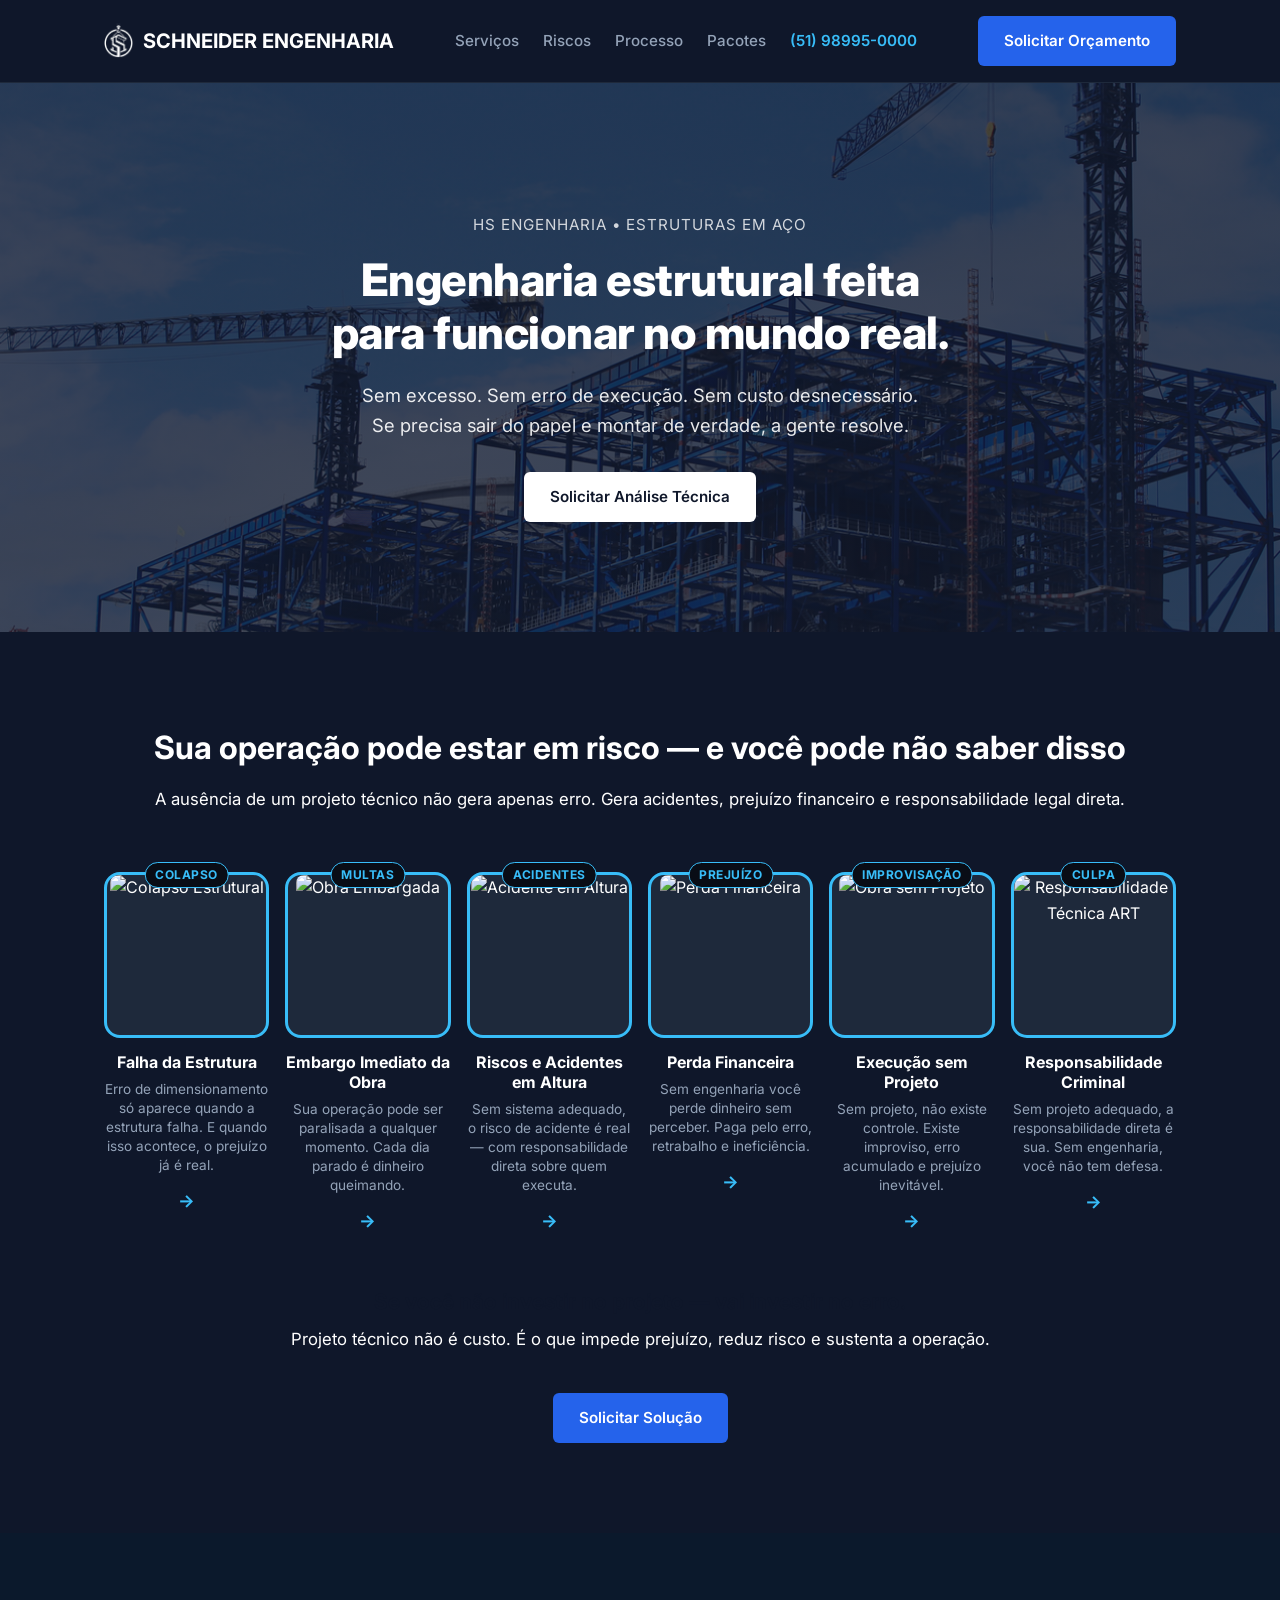
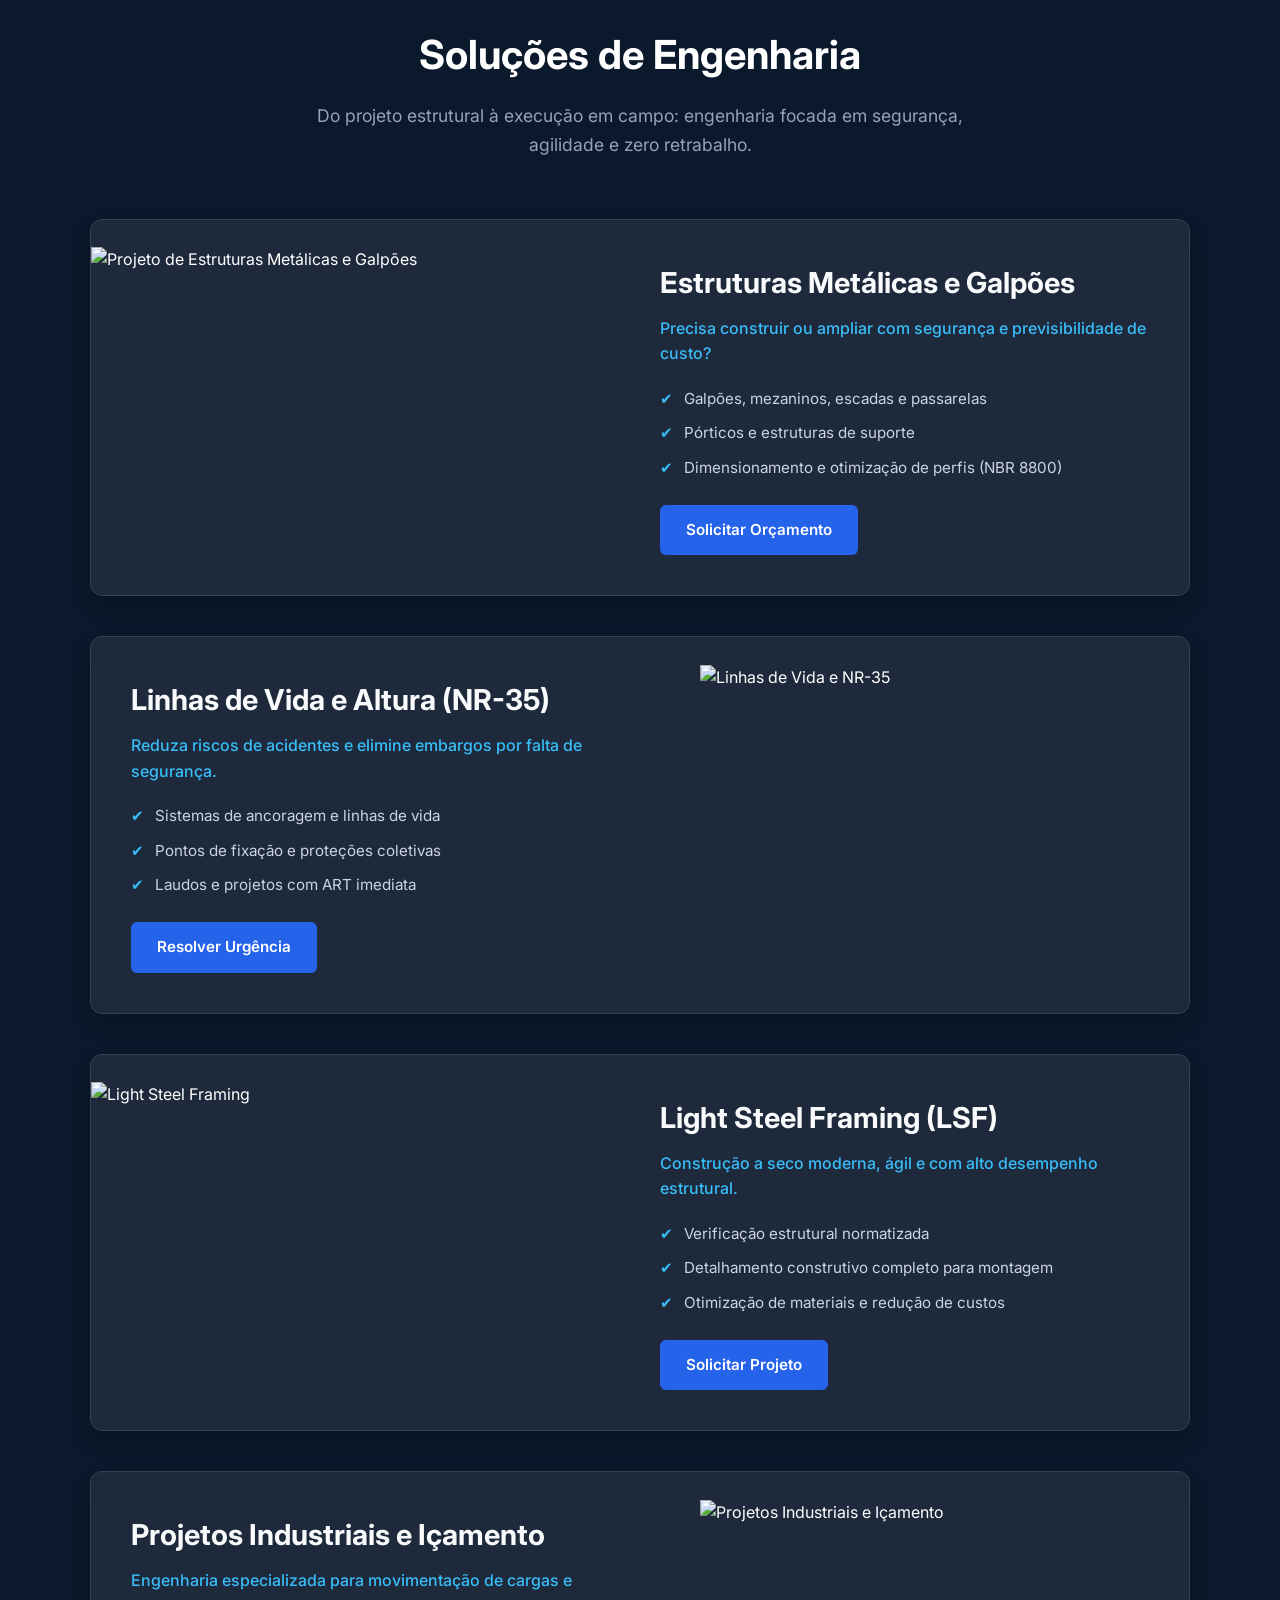
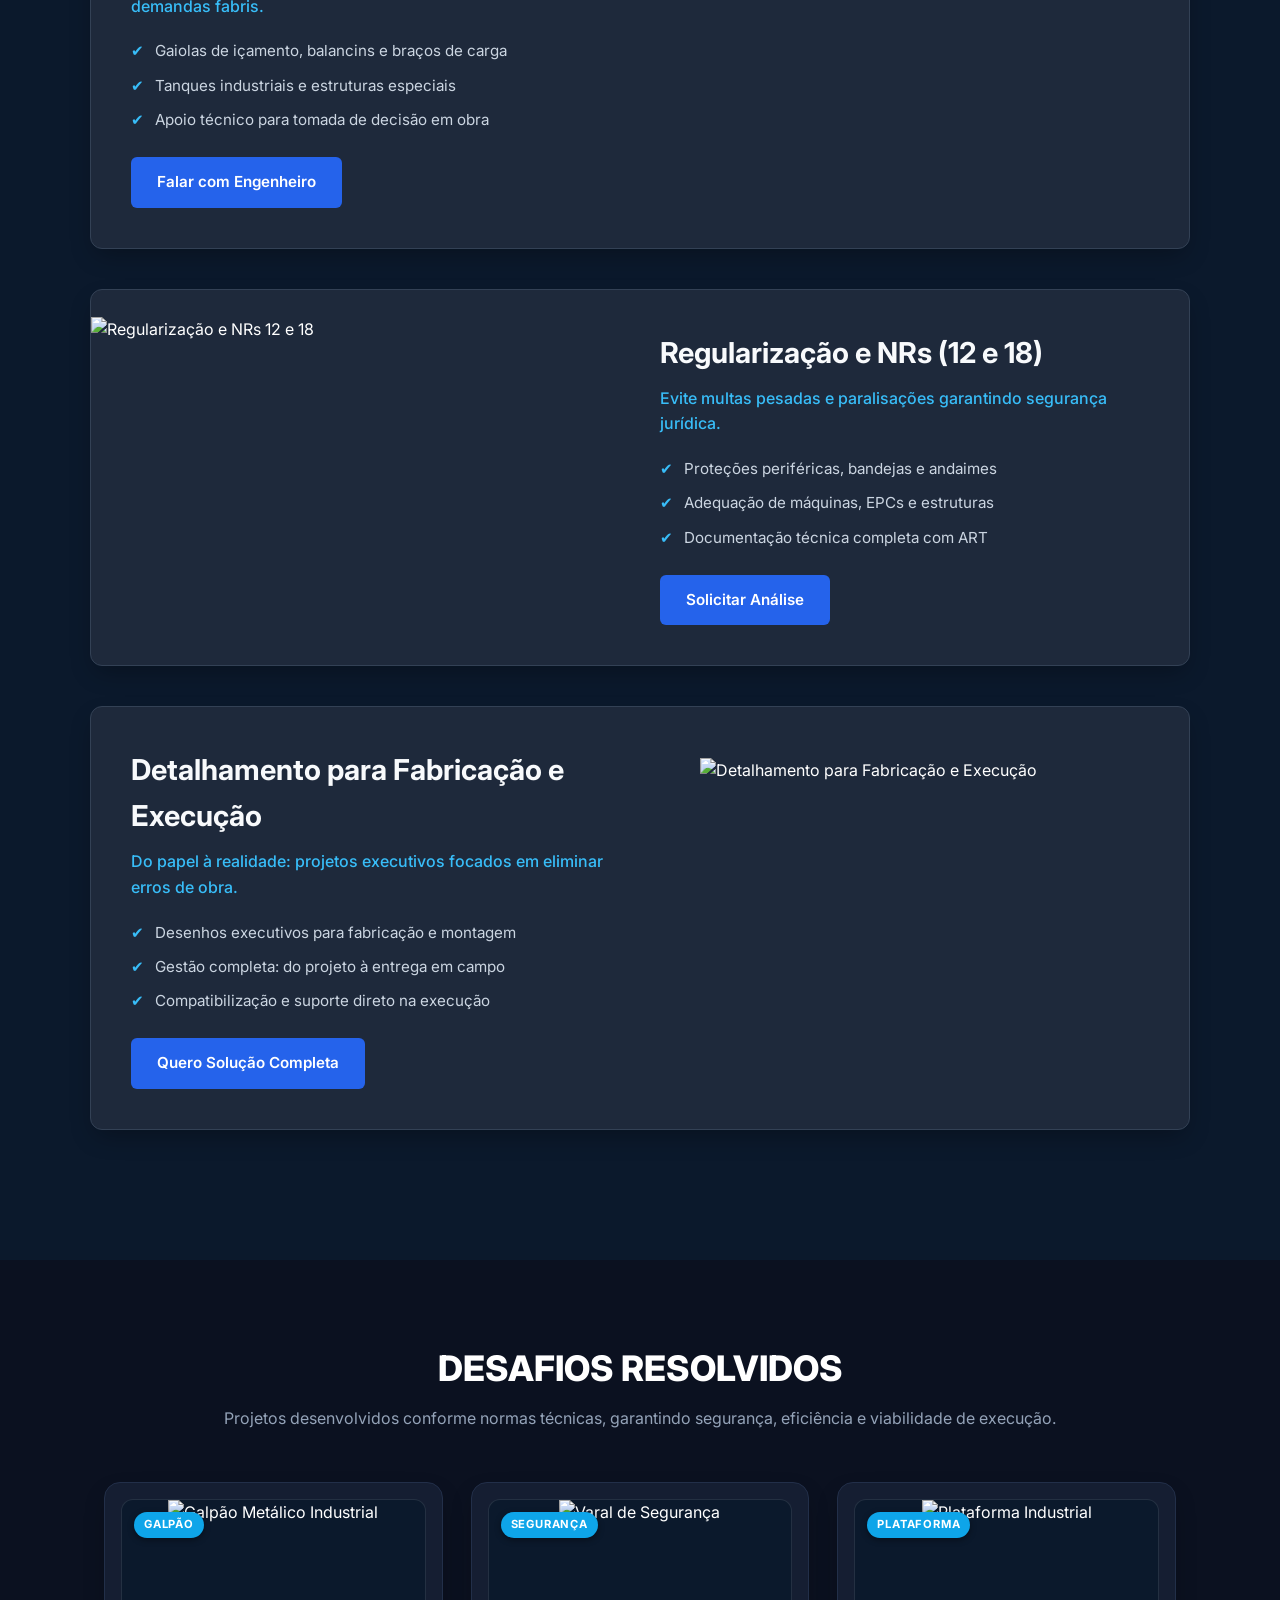
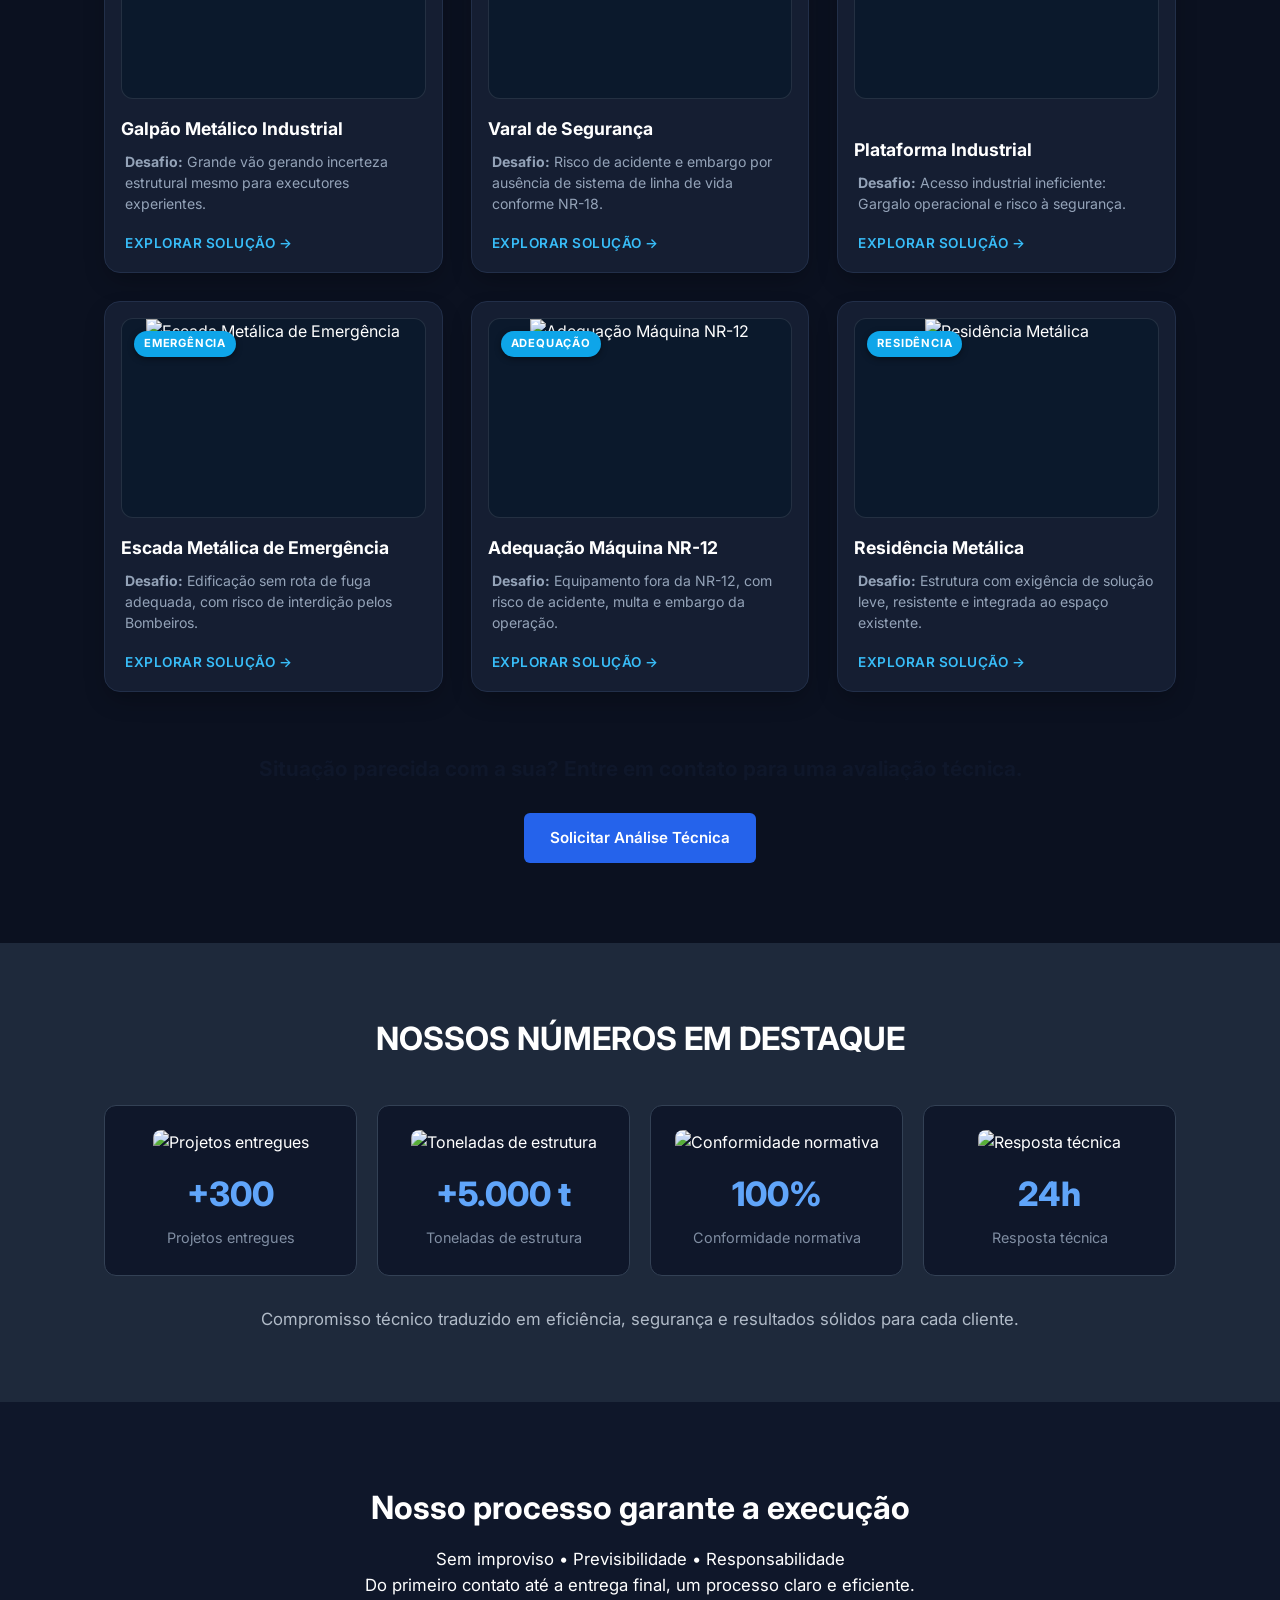
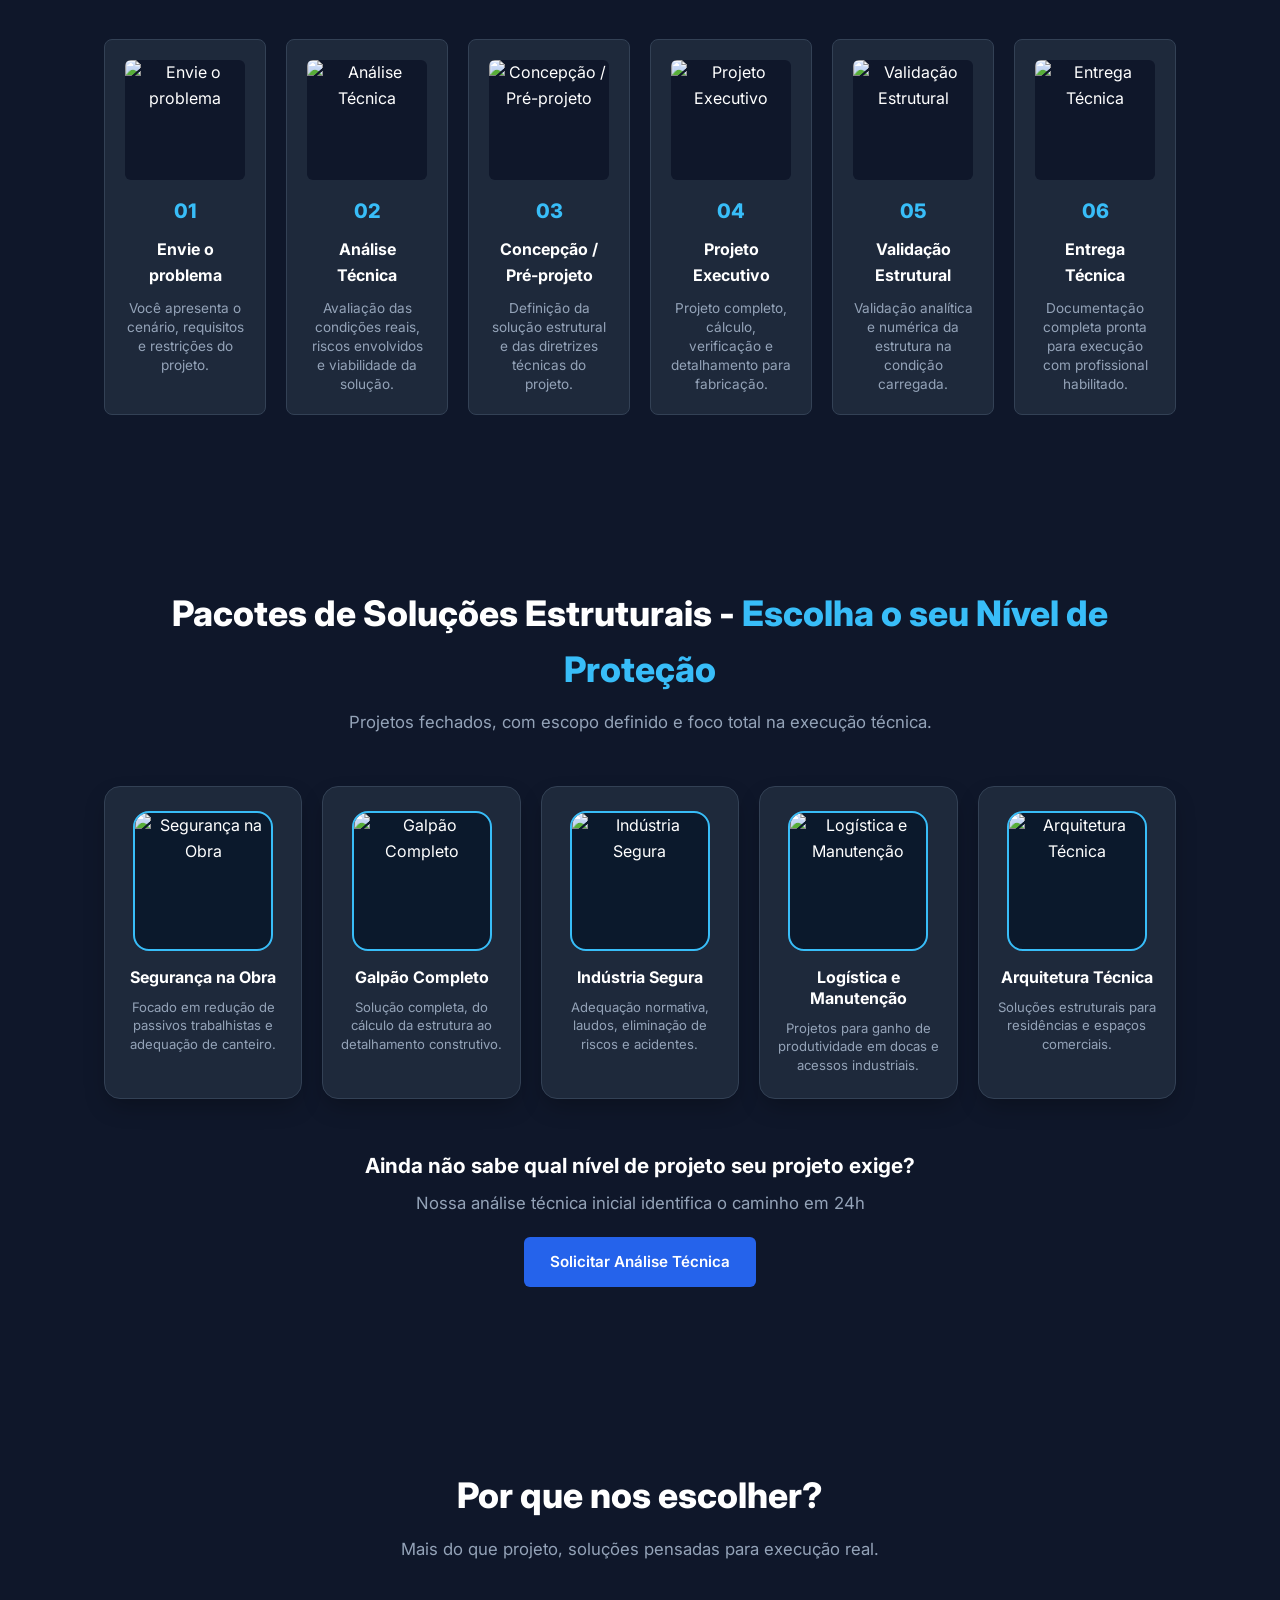
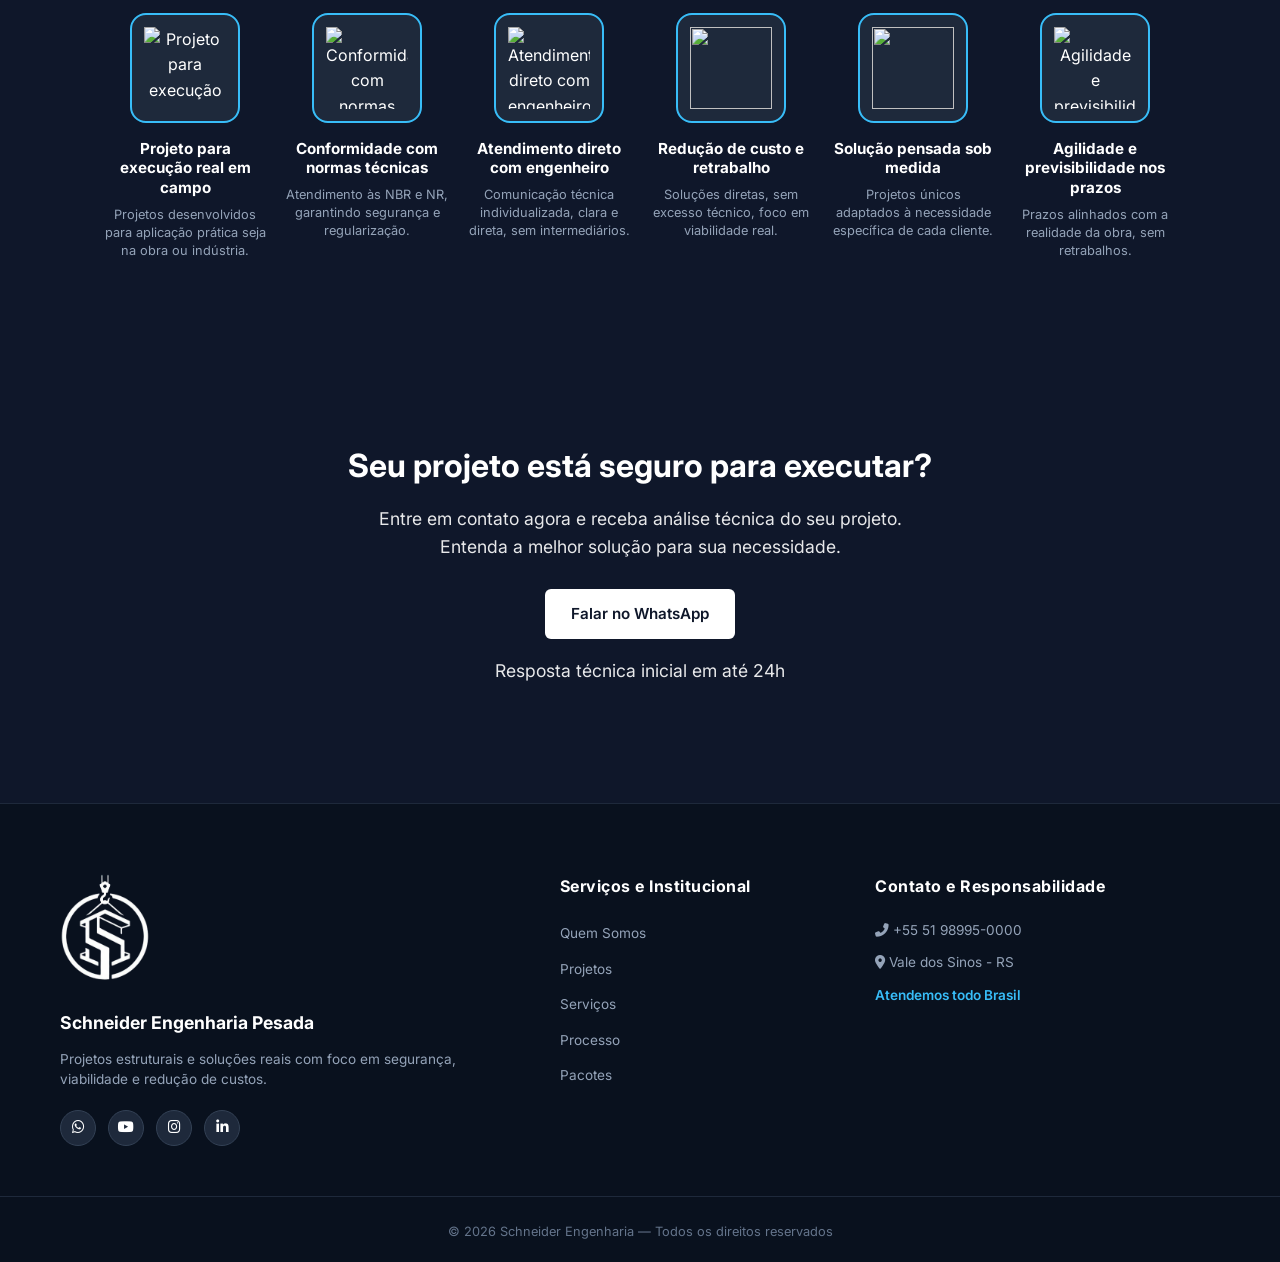
==== commit 62bdf3fe: "Update index.html" ====
--- a/index.html
+++ b/index.html
@@ -7,6 +7,7 @@
   <meta name="description" content="Engenharia estrutural feita para funcionar no mundo real. Projetos de estruturas metálicas, galpões, linhas de vida e adequações normativas.">
   <link rel="stylesheet" href="style.css">
   <link href="https://fonts.googleapis.com/css2?family=Inter:wght@400;500;600;700;800&display=swap" rel="stylesheet">
+  <link rel="stylesheet" href="https://cdnjs.cloudflare.com/ajax/libs/font-awesome/6.4.0/css/all.min.css">
 </head>
 <body>
 
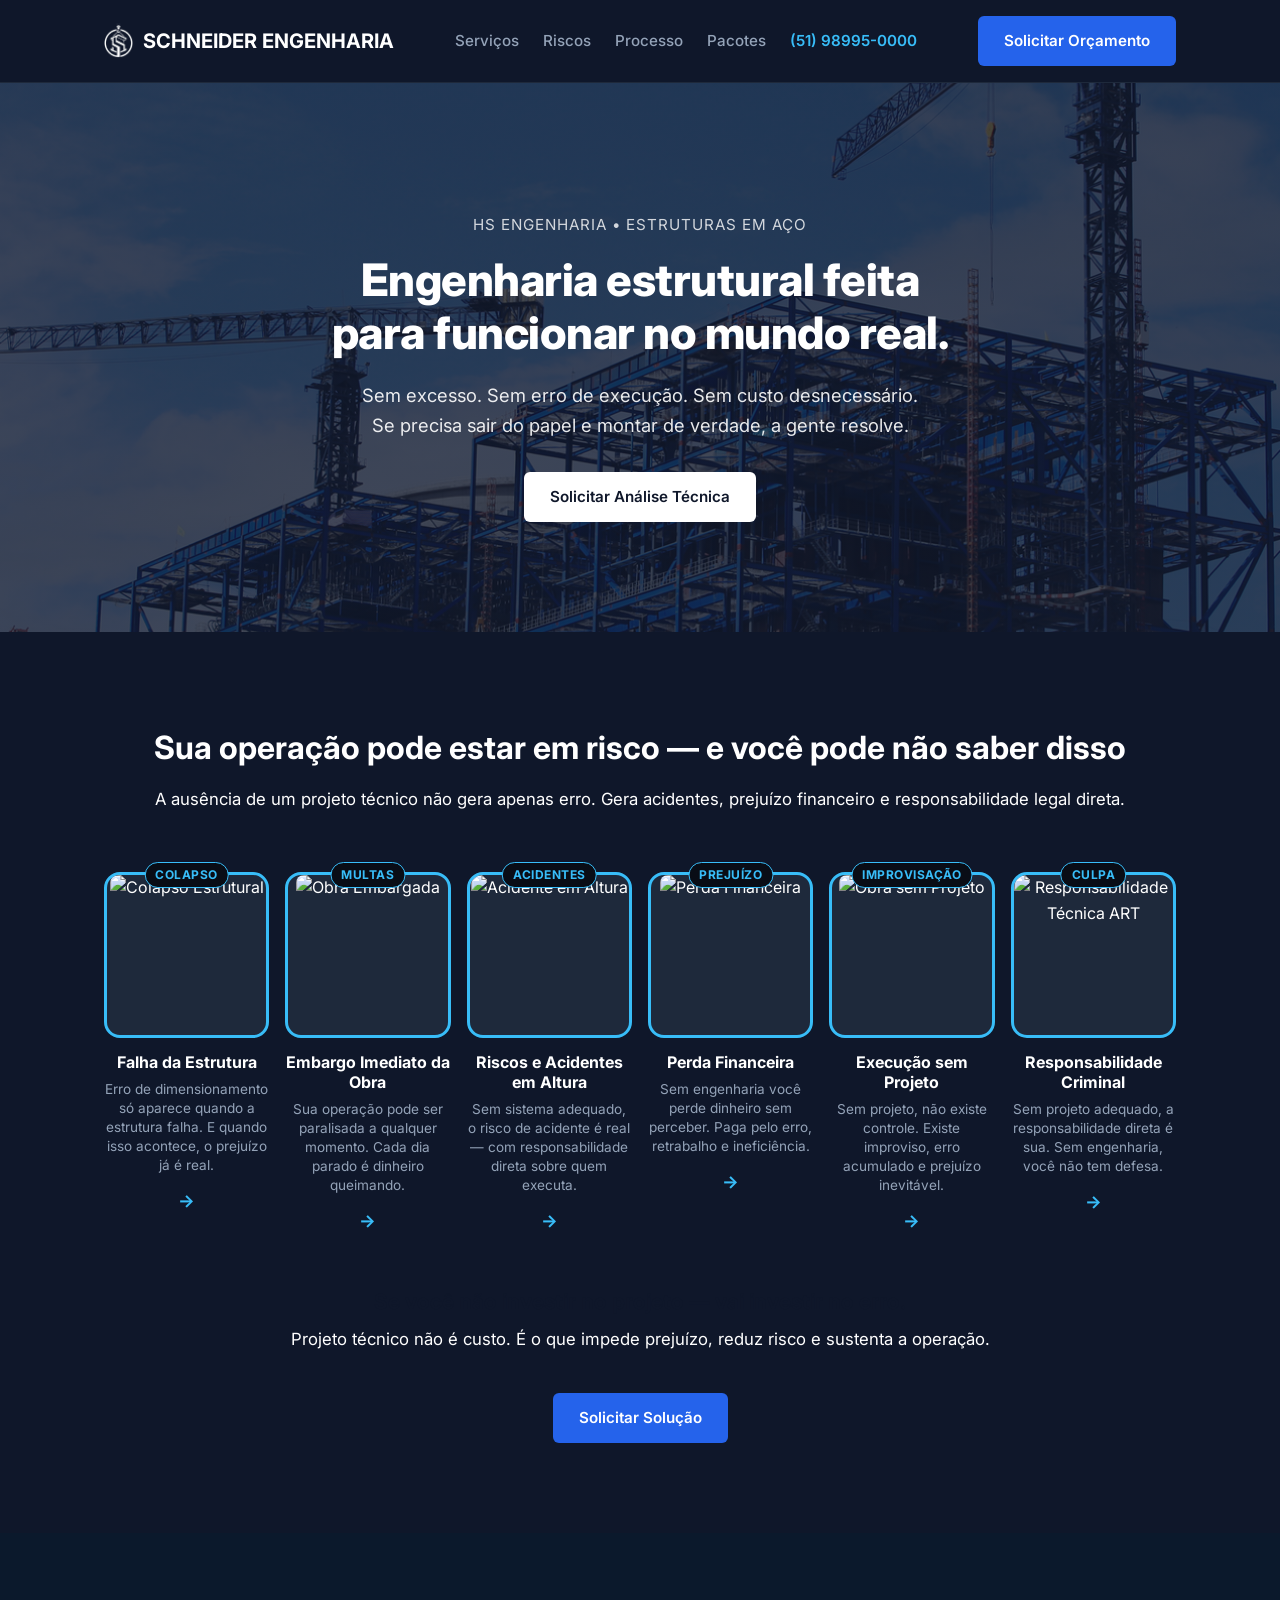
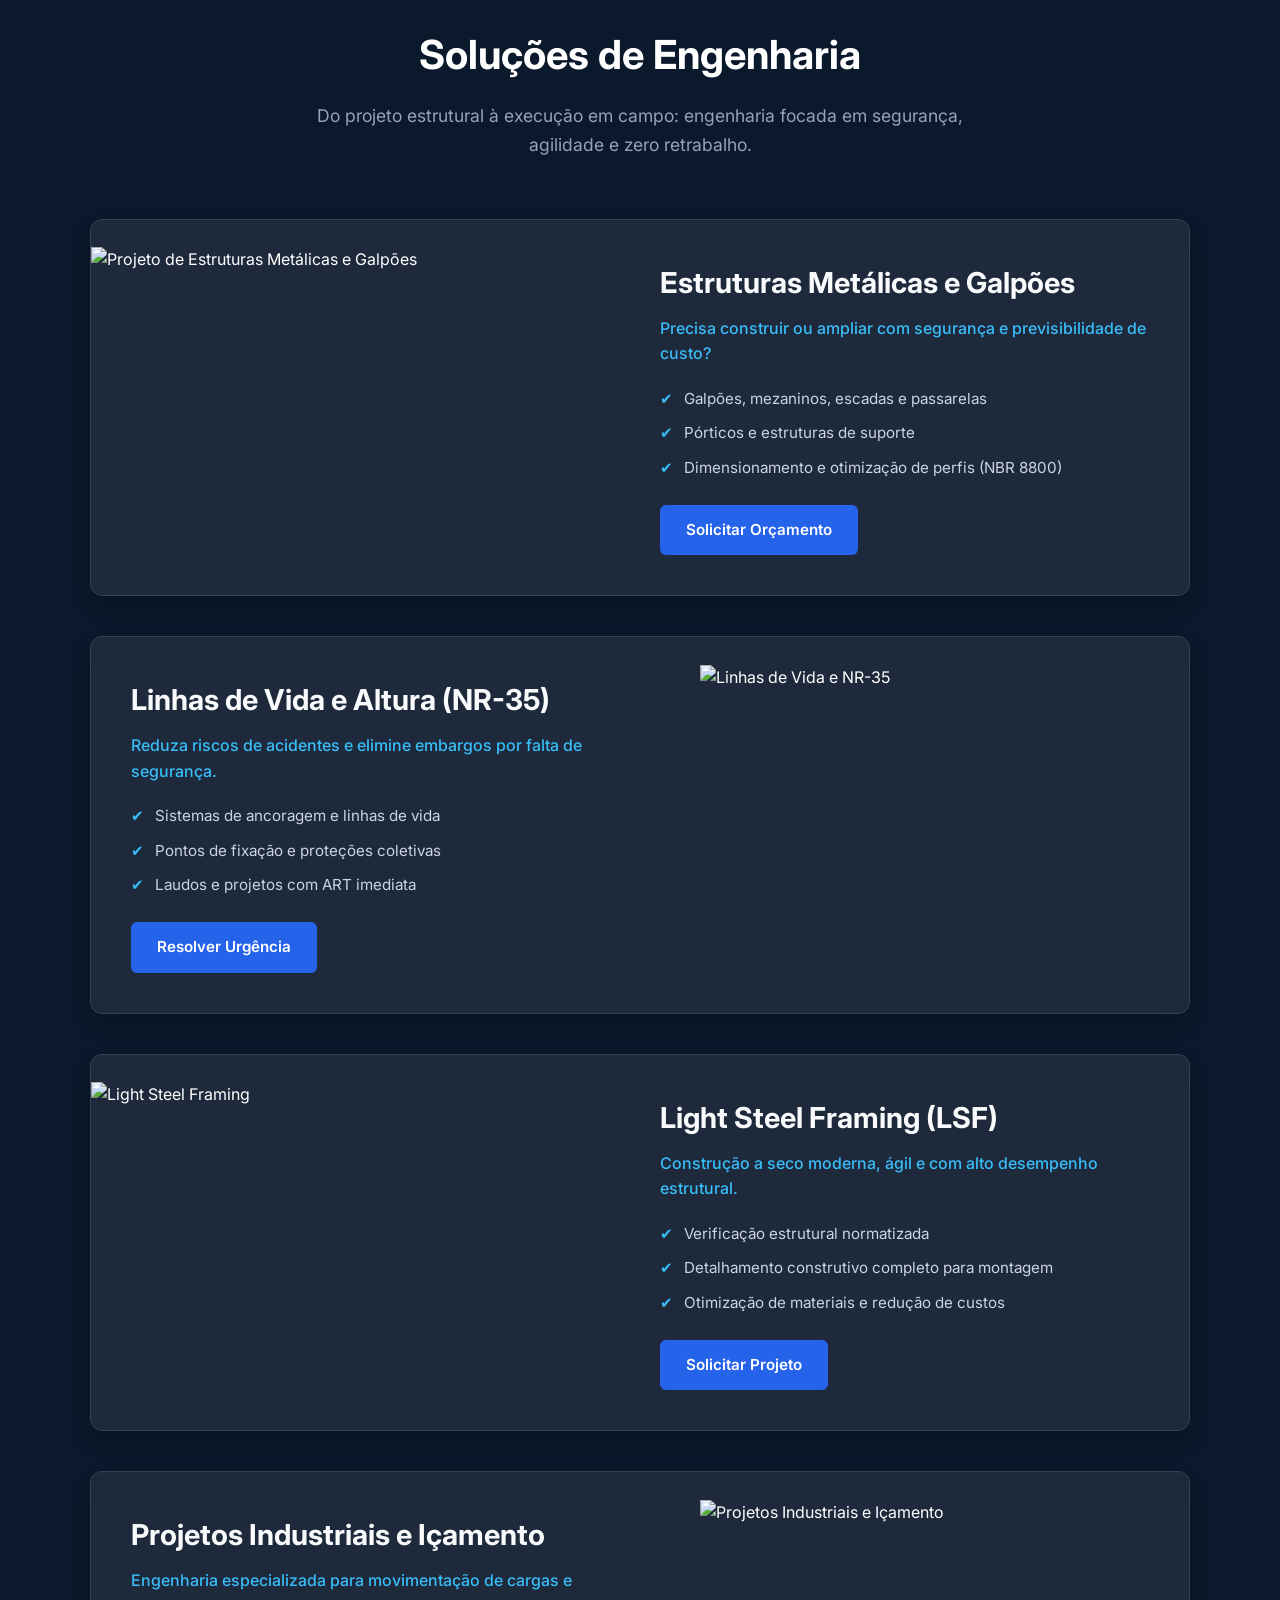
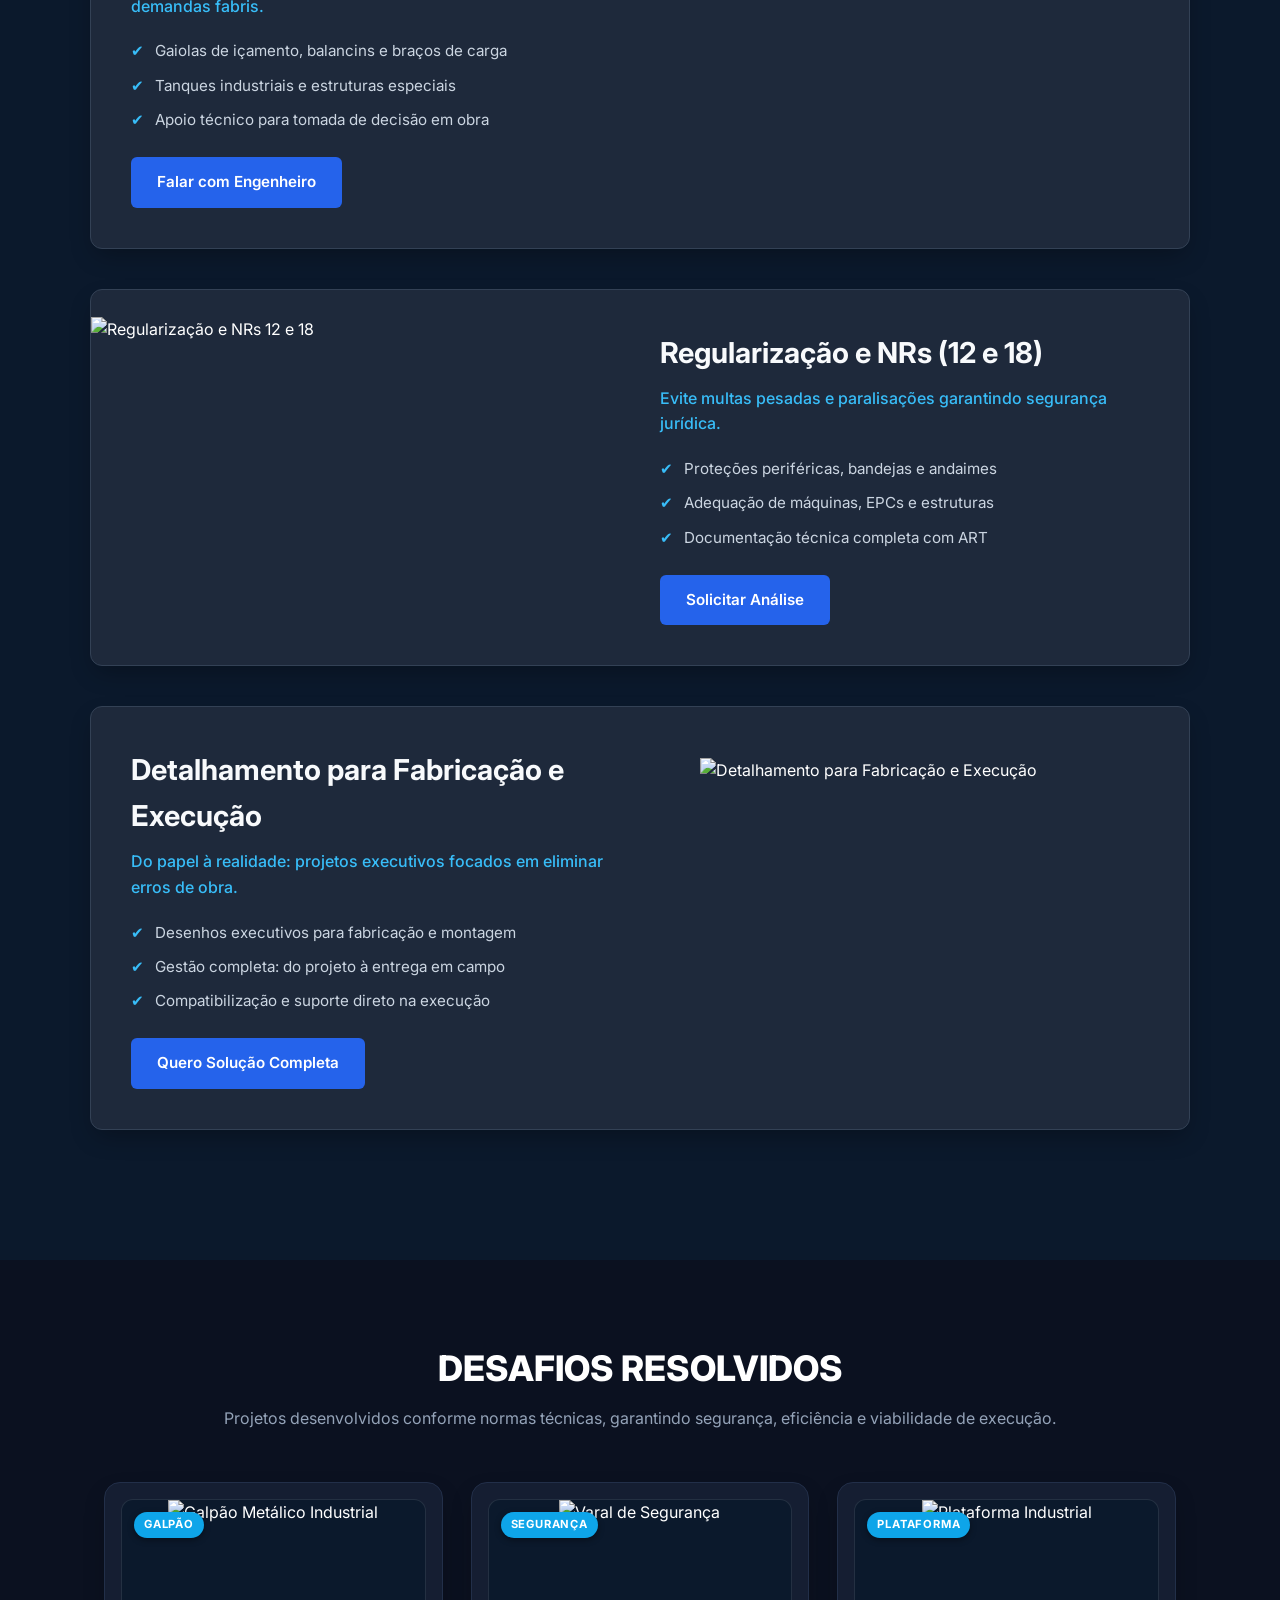
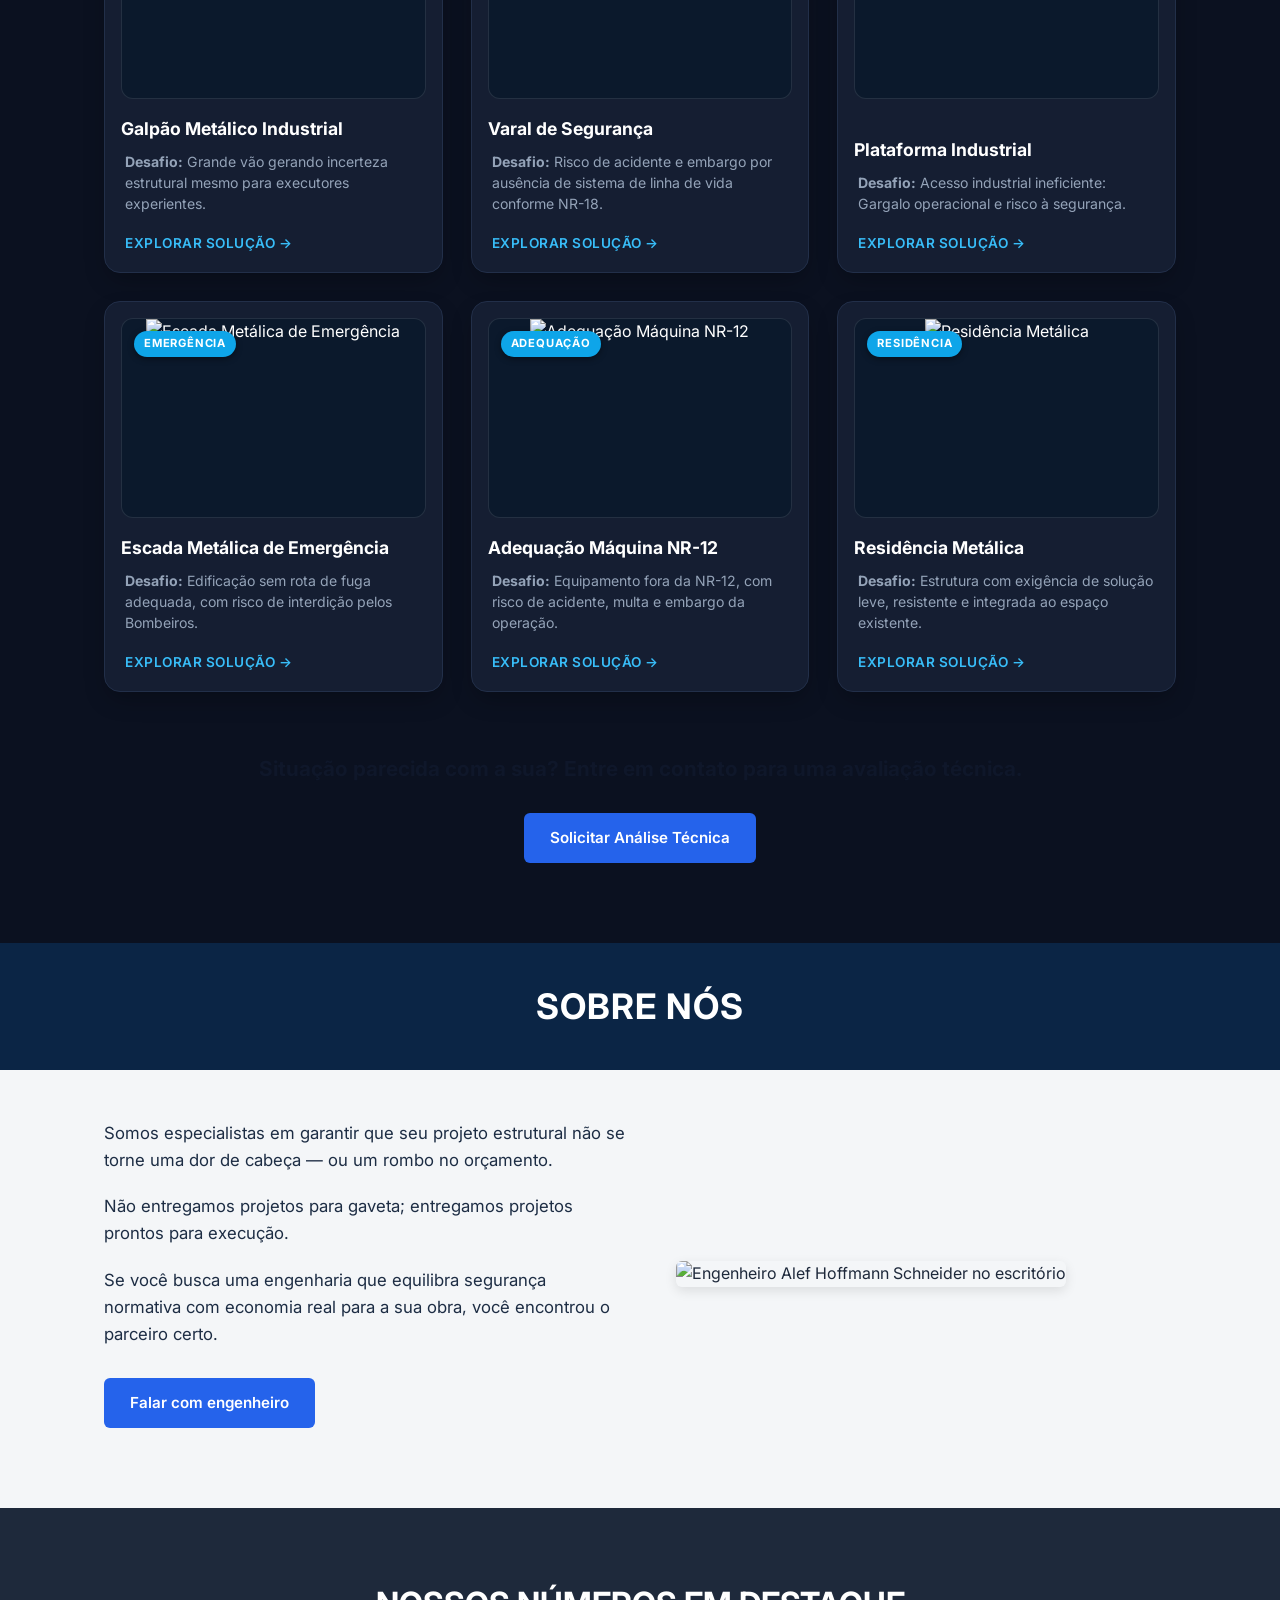
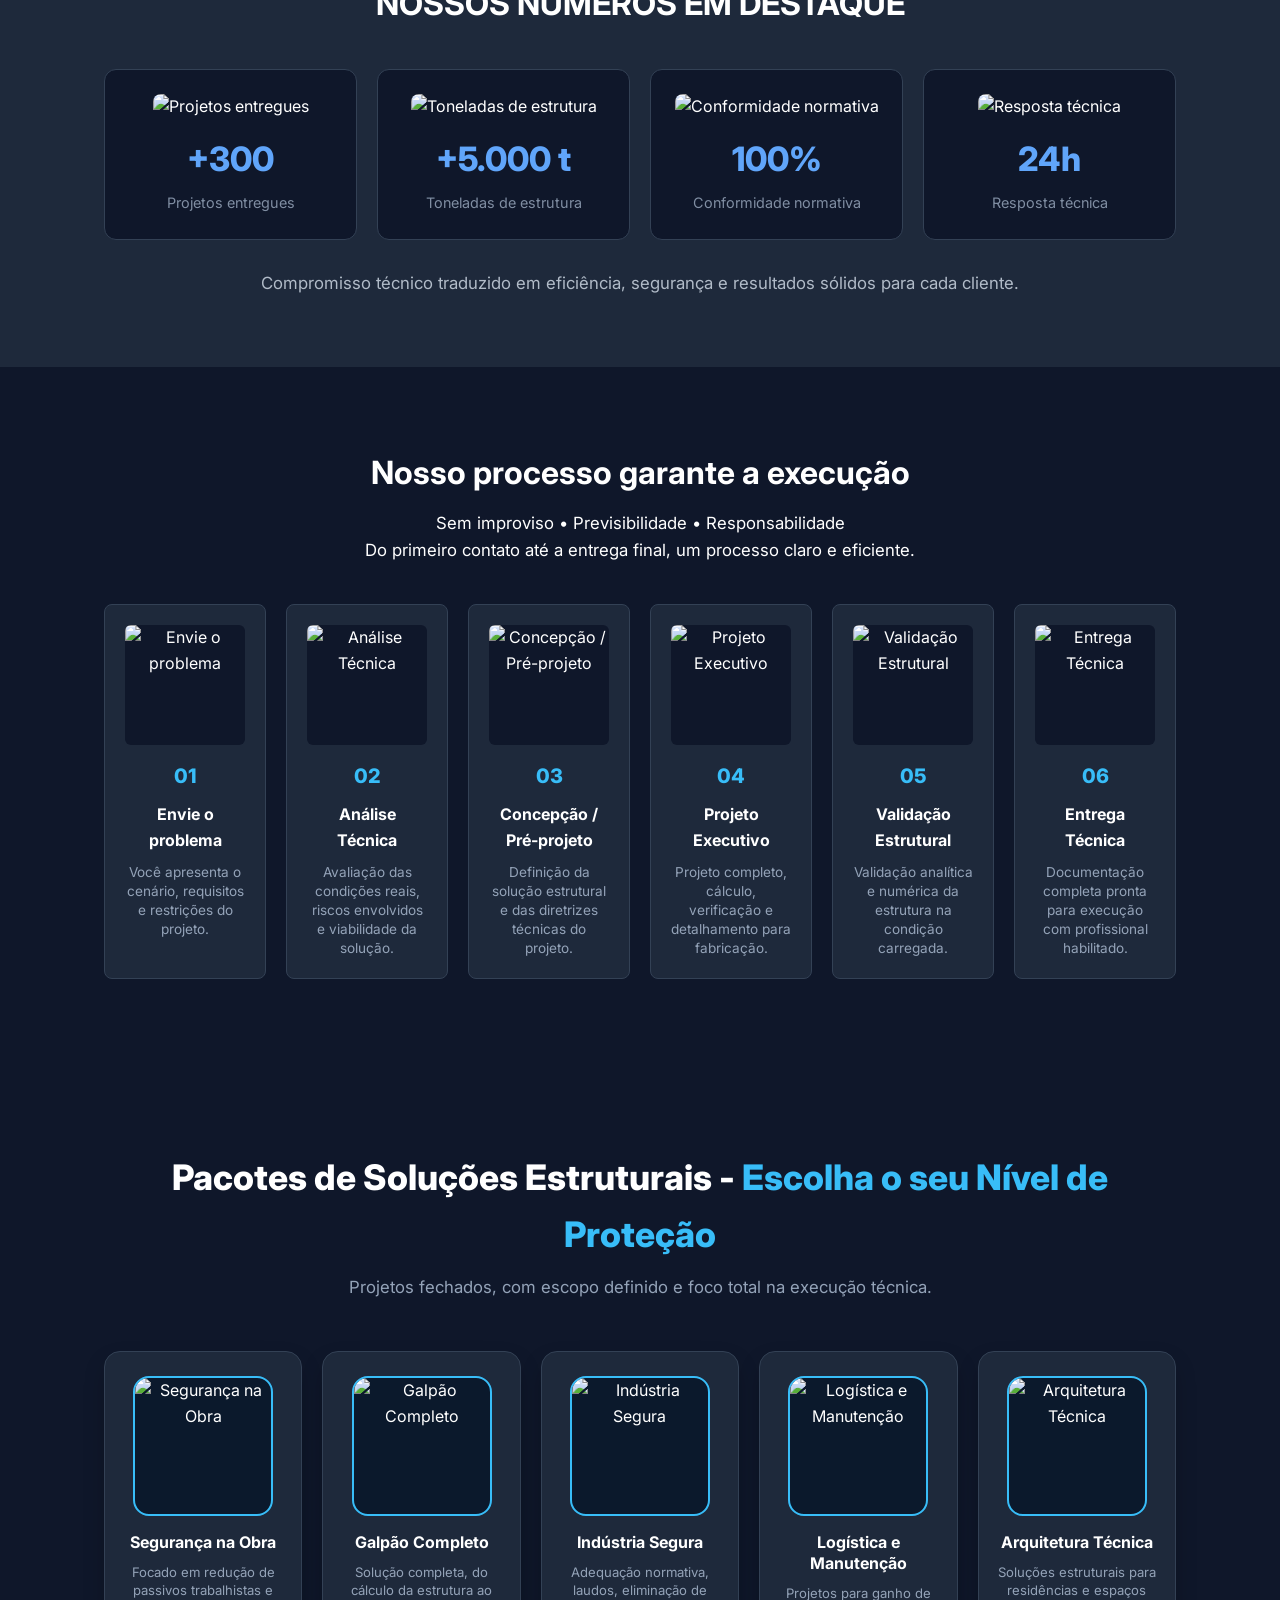
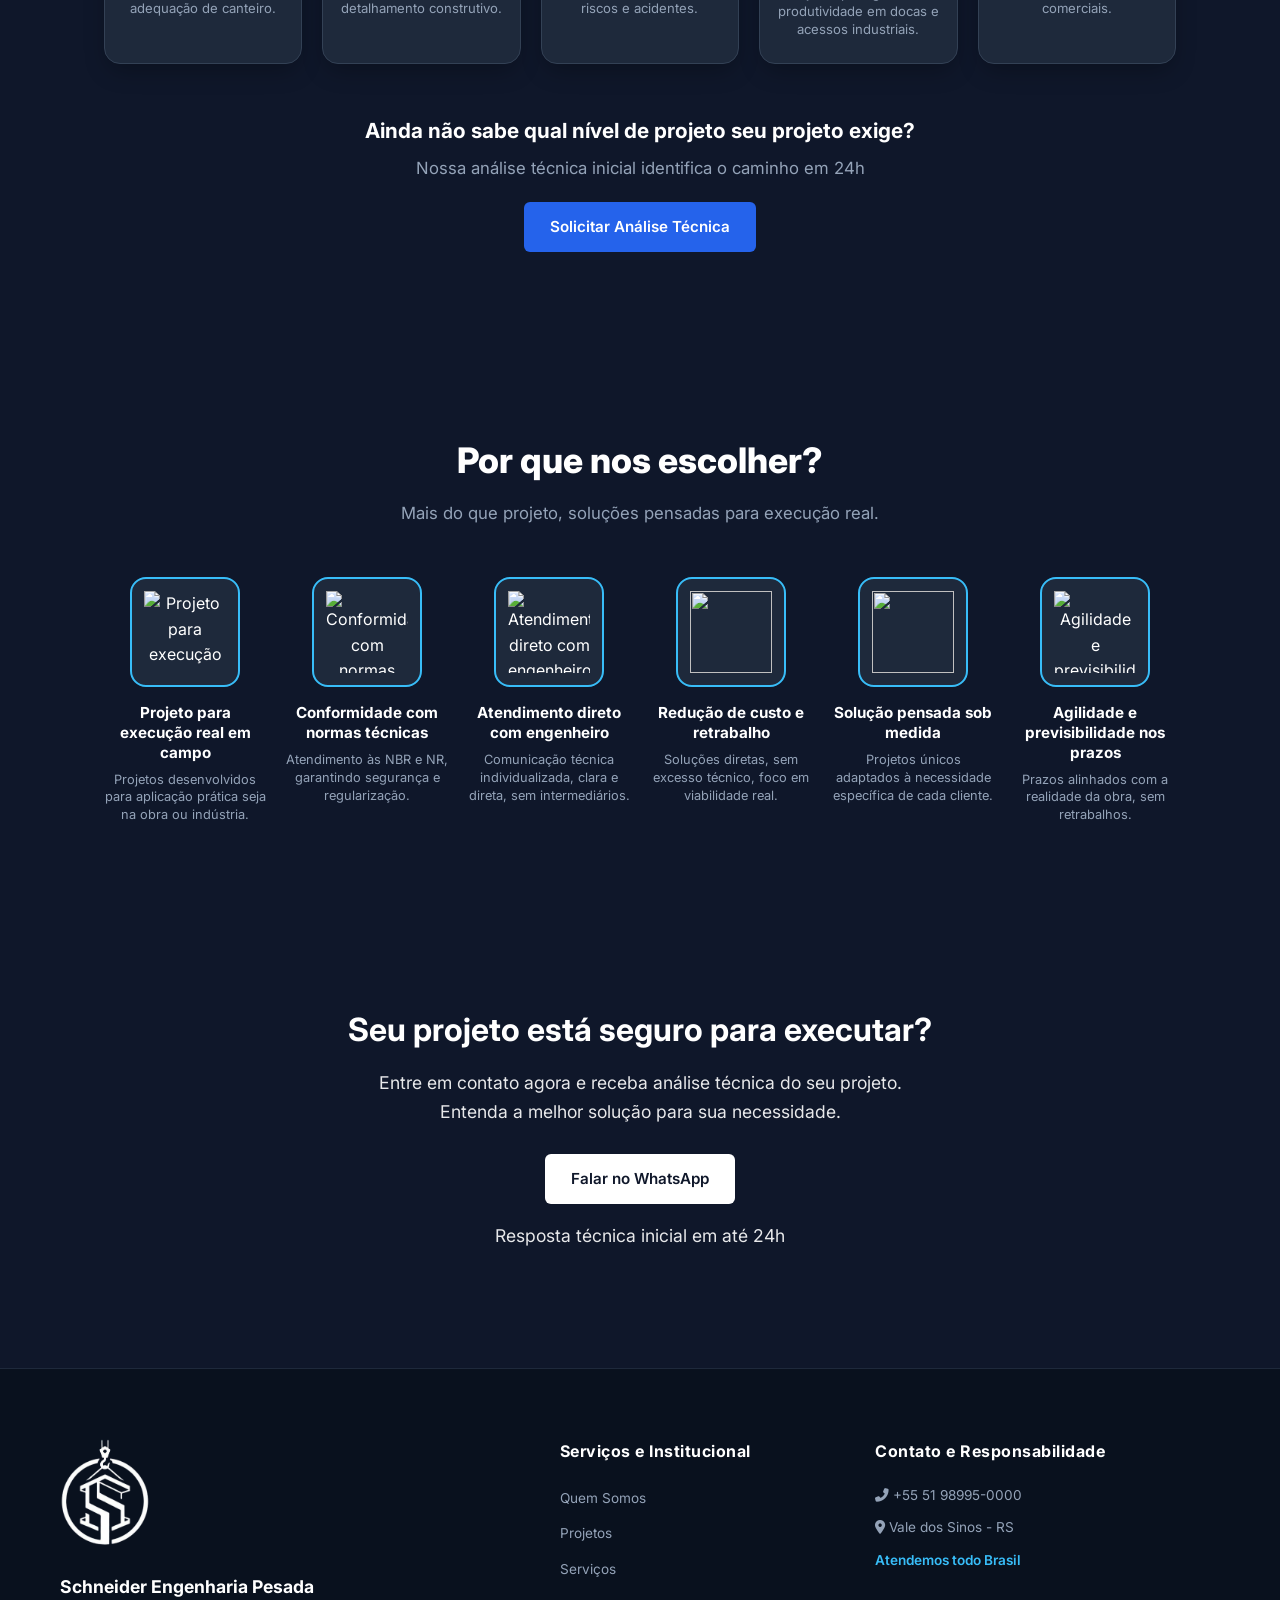
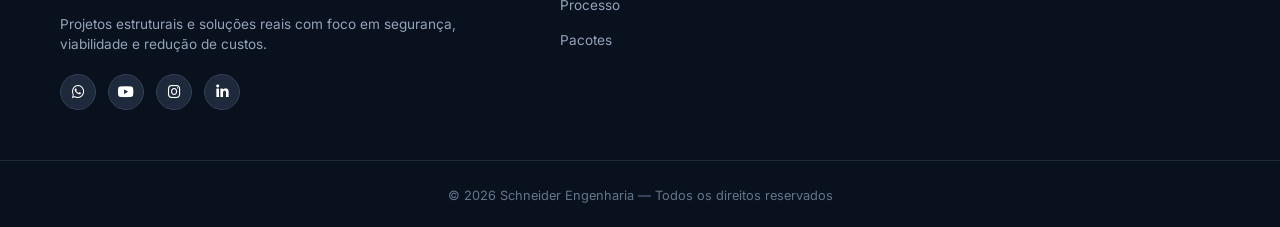
==== commit b106e05a: "Update index.html" ====
--- a/index.html
+++ b/index.html
@@ -331,6 +331,31 @@
     </div>
   </div>
 </section>
+
+<!-- SOBRE -->
+<section class="sobre" id="sobre">
+  <div class="sobre-header-bar">
+    <div class="container">
+      <h2>SOBRE NÓS</h2>
+    </div>
+  </div>
+  
+  <div class="container sobre-content-wrapper">
+    <div class="sobre-textos">
+      <p>Somos especialistas em garantir que seu projeto estrutural não se torne uma dor de cabeça — ou um rombo no orçamento.</p>
+      <p>Não entregamos projetos para gaveta; entregamos projetos prontos para execução.</p>
+      <p>Se você busca uma engenharia que equilibra segurança normativa com economia real para a sua obra, você encontrou o parceiro certo.</p>
+      
+      <div style="margin-top: 30px;">
+        <a href="https://wa.me/5551989950000?text=Olá,%20gostaria%20de%20falar%20com%20o%20engenheiro" class="btn btn-primary" target="_blank">Falar com engenheiro</a>
+      </div>
+    </div>
+    
+    <div class="sobre-imagem">
+      <img src="URL_DA_SUA_FOTO_AQUI" alt="Engenheiro Alef Hoffmann Schneider no escritório" style="width: 100%; border-radius: 6px; box-shadow: 0 4px 12px rgba(0,0,0,0.1);">
+    </div>
+  </div>
+</section>
   
 <!-- NÚMEROS -->
 <section class="numeros">
@@ -697,9 +722,9 @@
       
       <div class="footer-social">
         <a href="https://wa.me/5551989950000" target="_blank" aria-label="WhatsApp"><i class="fab fa-whatsapp"></i></a>
-        <a href="#" target="_blank" aria-label="YouTube"><i class="fab fa-youtube"></i></a>
-        <a href="#" target="_blank" aria-label="Instagram"><i class="fab fa-instagram"></i></a>
-        <a href="#" target="_blank" aria-label="LinkedIn"><i class="fab fa-linkedin-in"></i></a>
+        <a href="https://youtube.com" target="_blank" aria-label="YouTube"><i class="fab fa-youtube"></i></a>
+        <a href="https://instagram.com" target="_blank" aria-label="Instagram"><i class="fab fa-instagram"></i></a>
+        <a href="https://linkedin.com" target="_blank" aria-label="LinkedIn"><i class="fab fa-linkedin-in"></i></a>
       </div>
     </div>
 
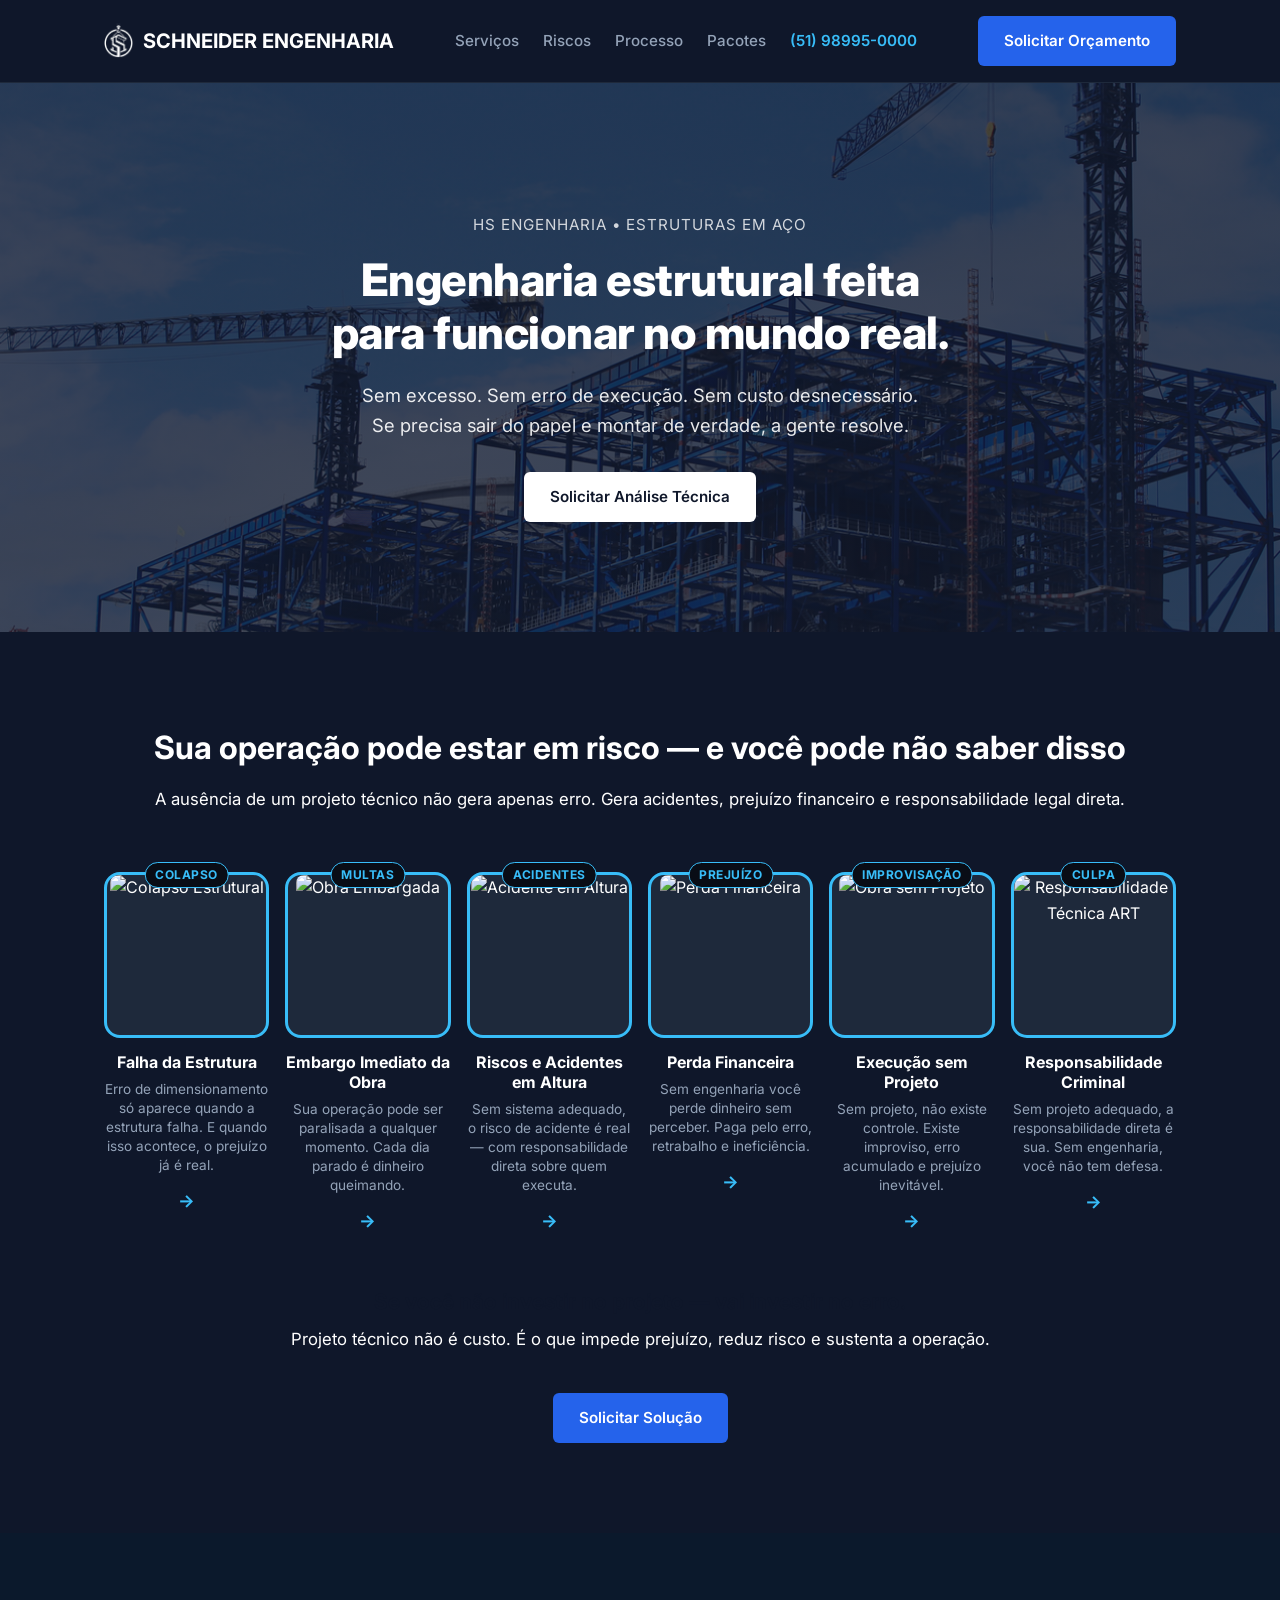
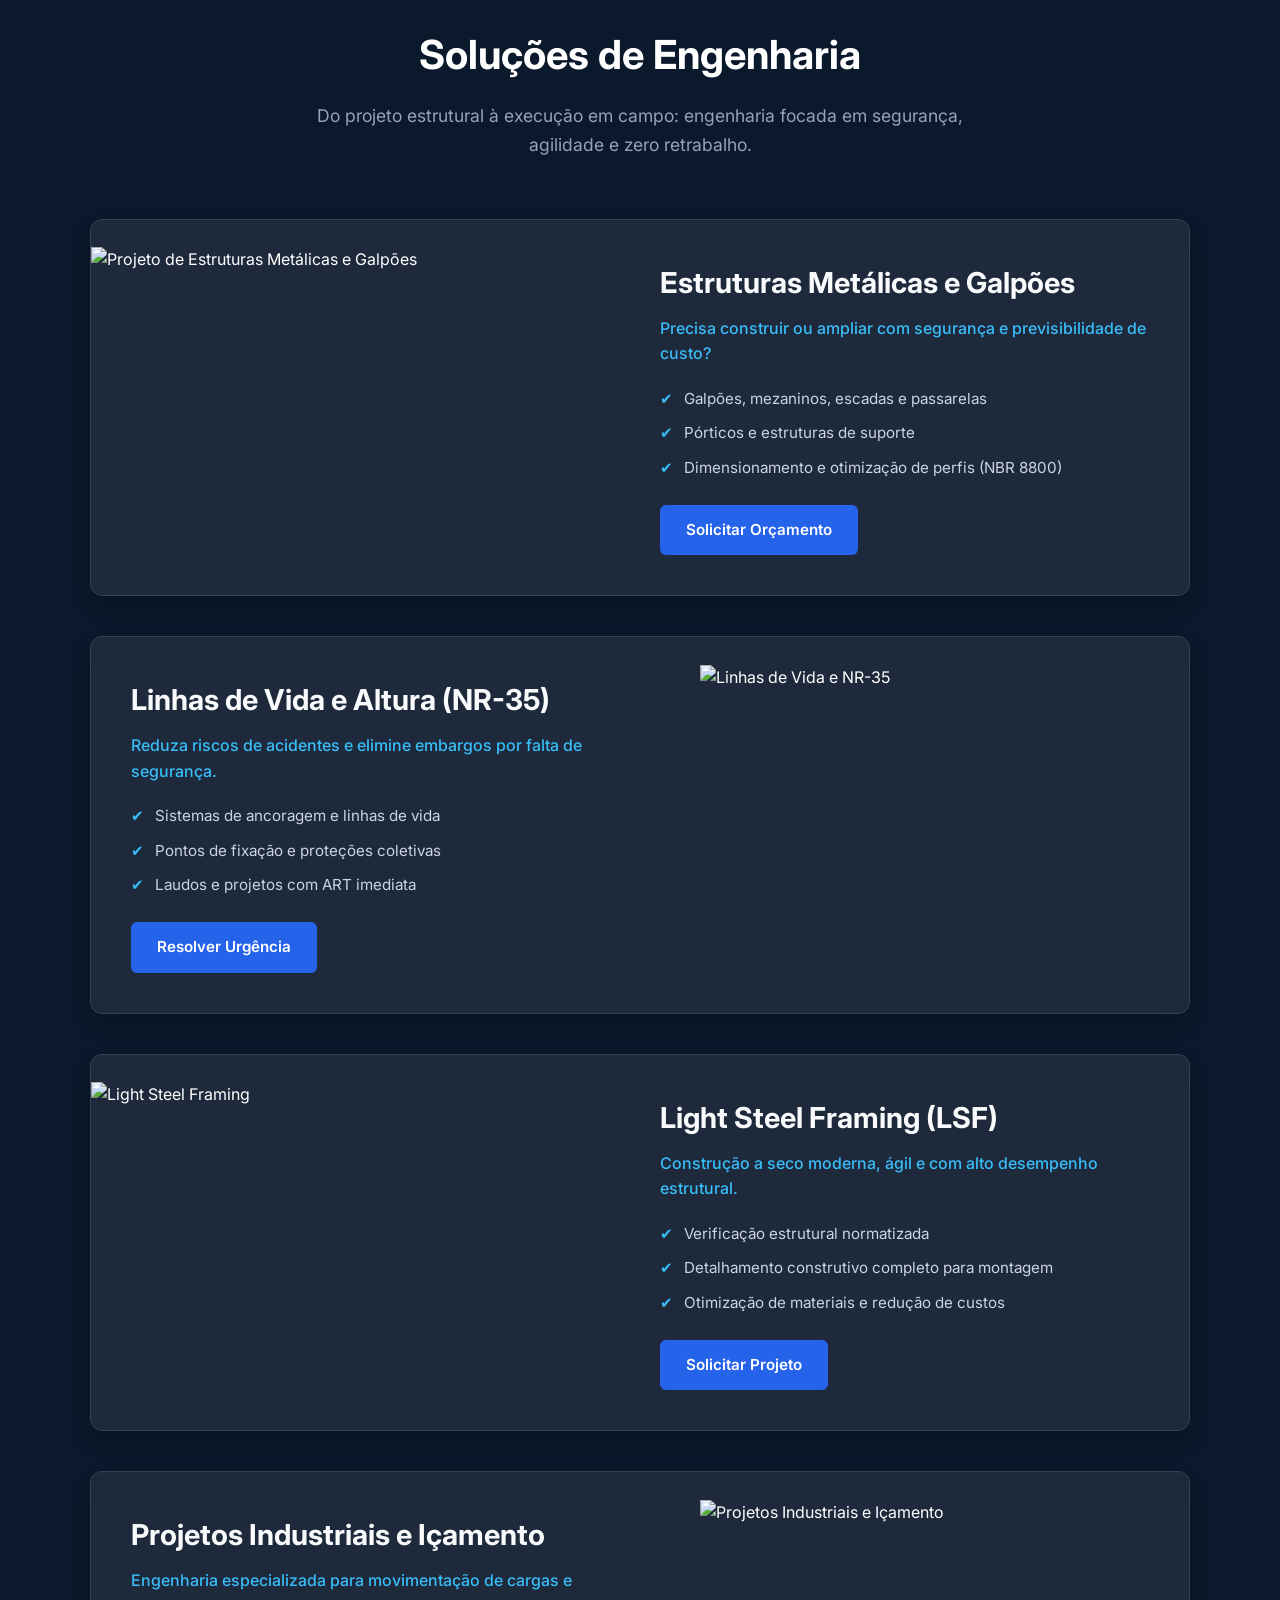
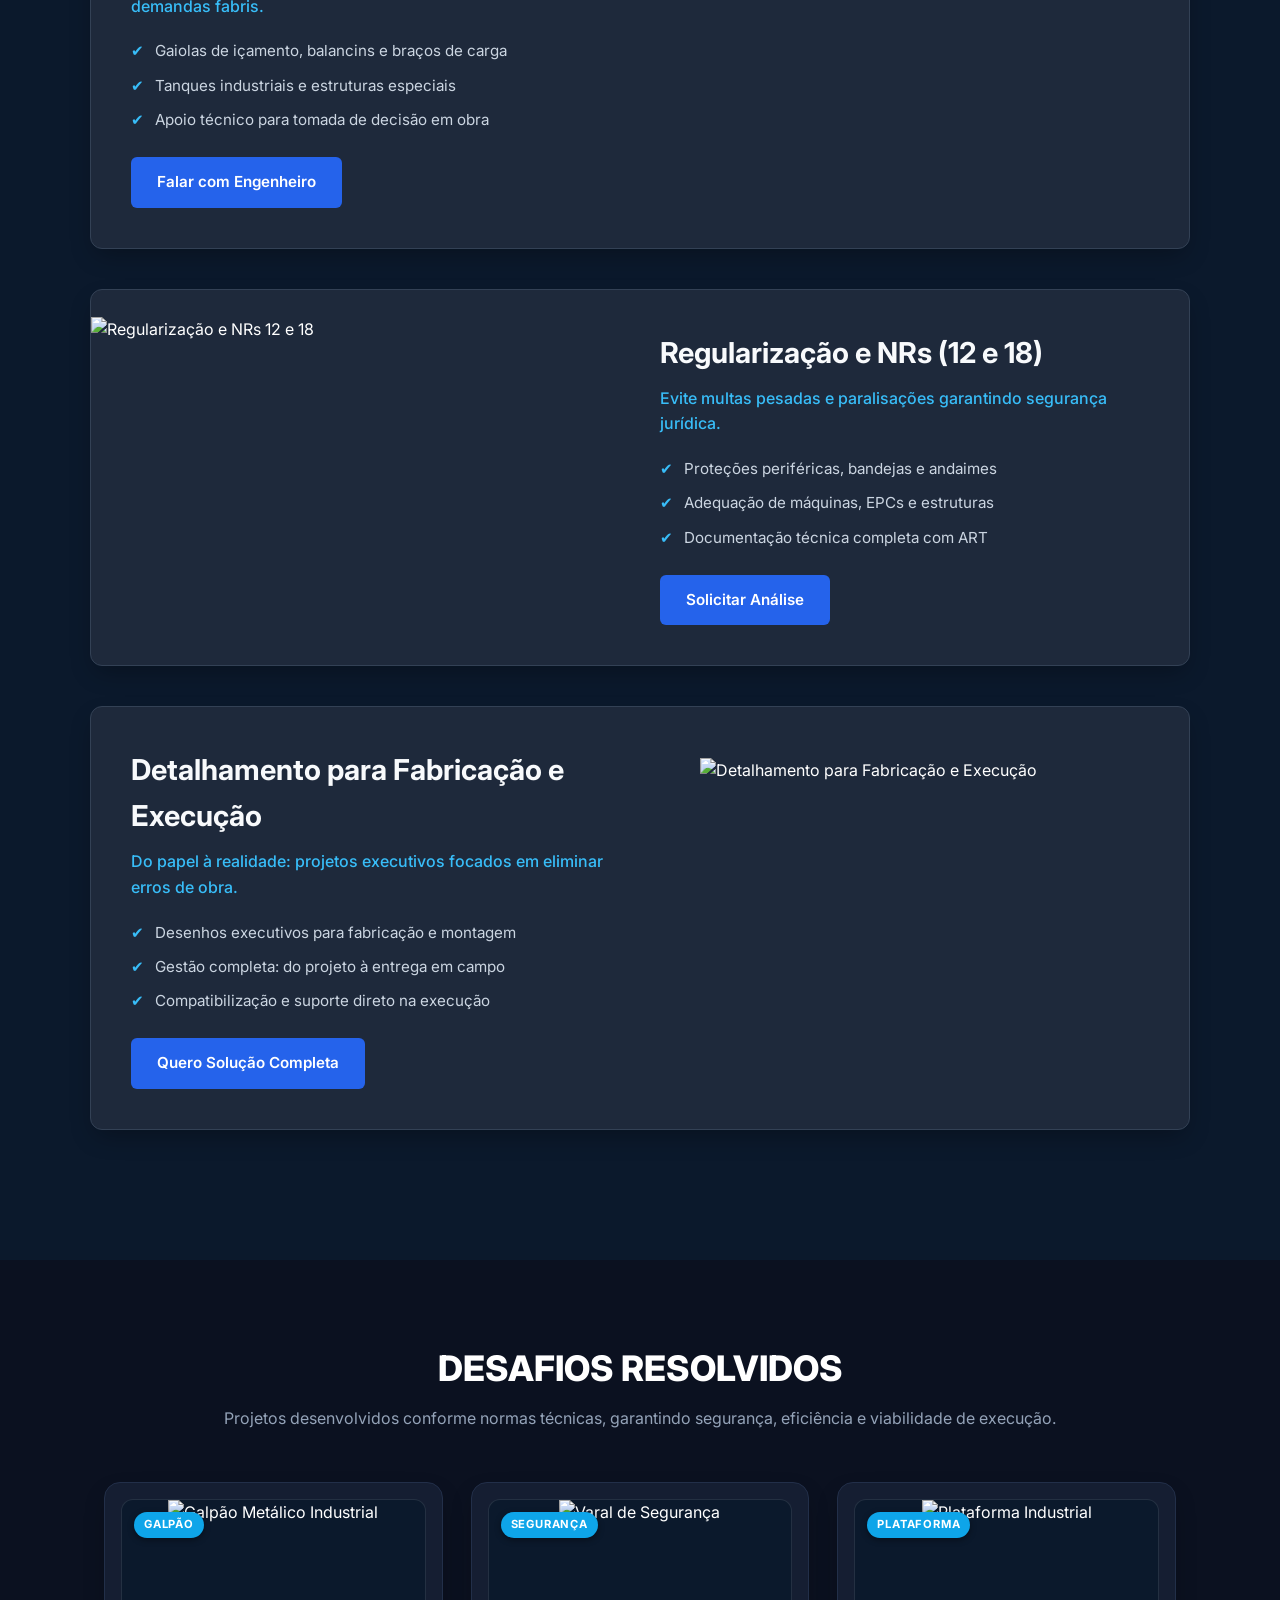
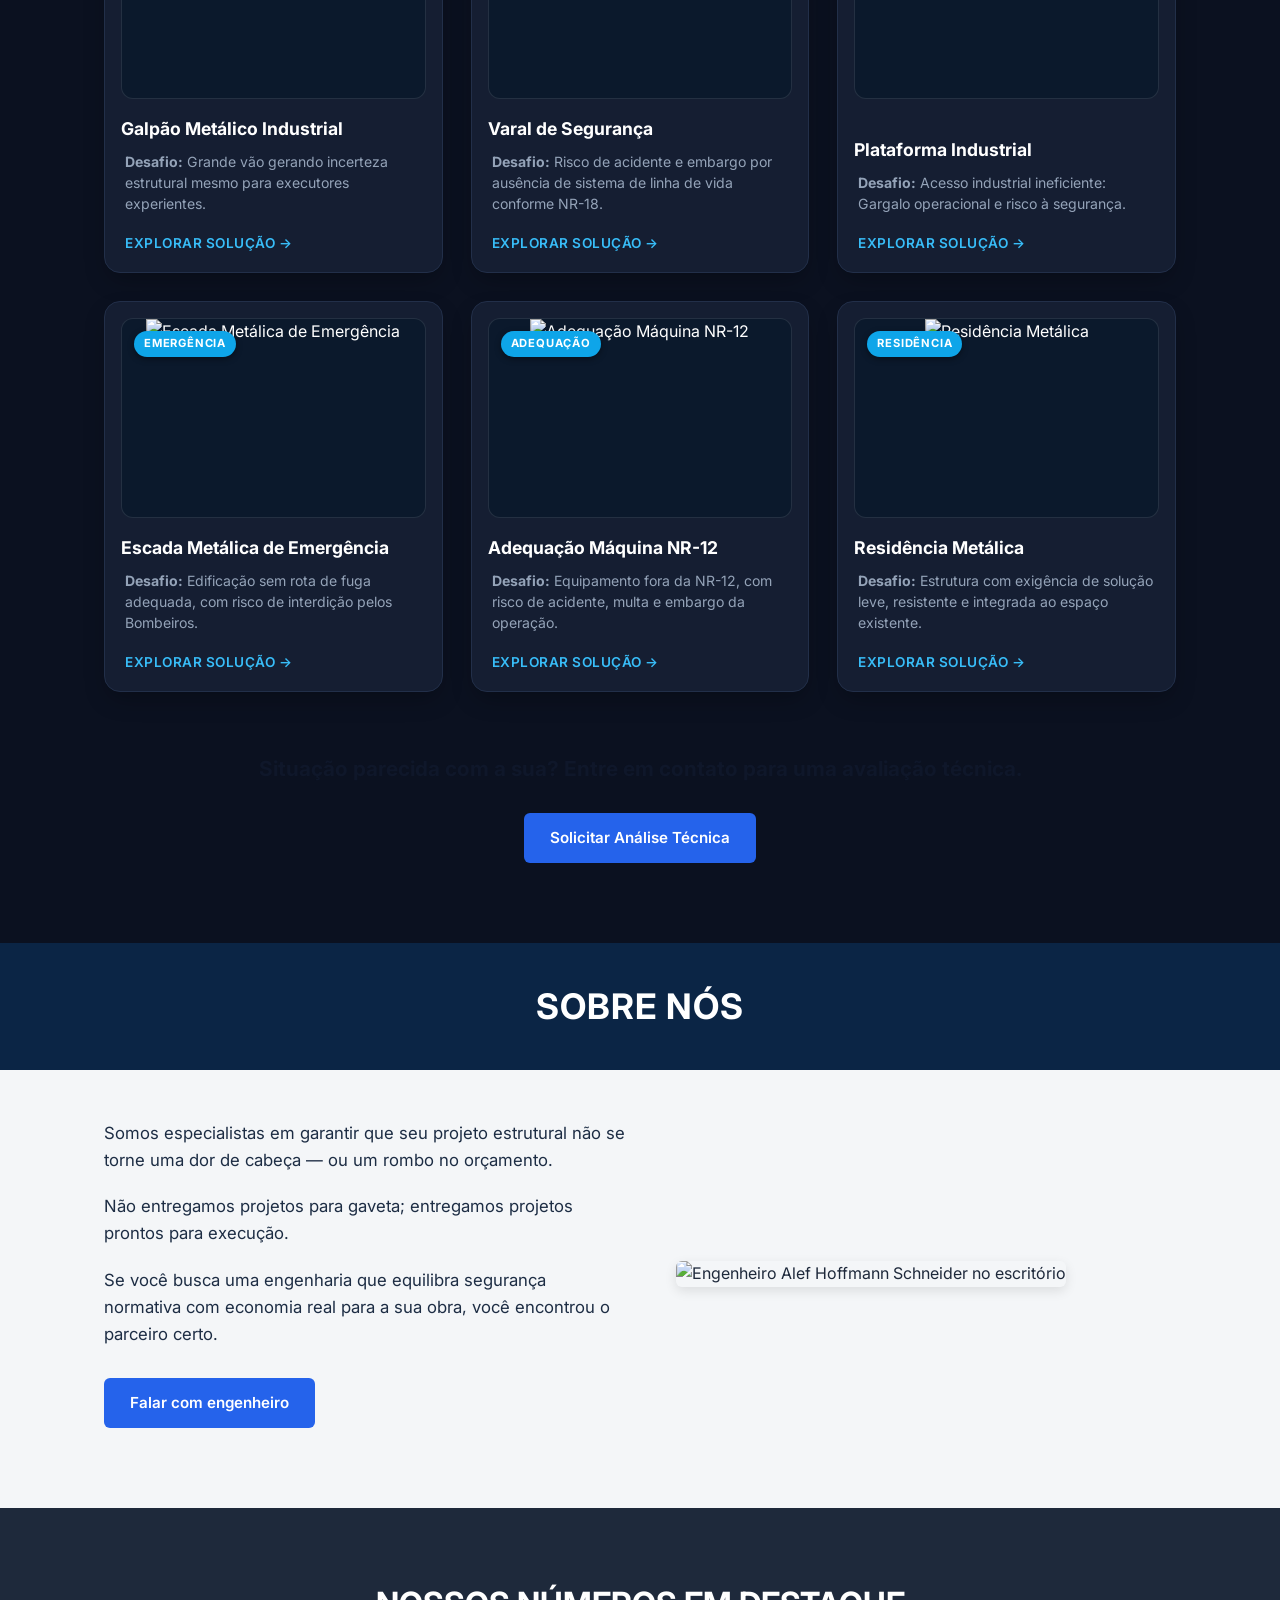
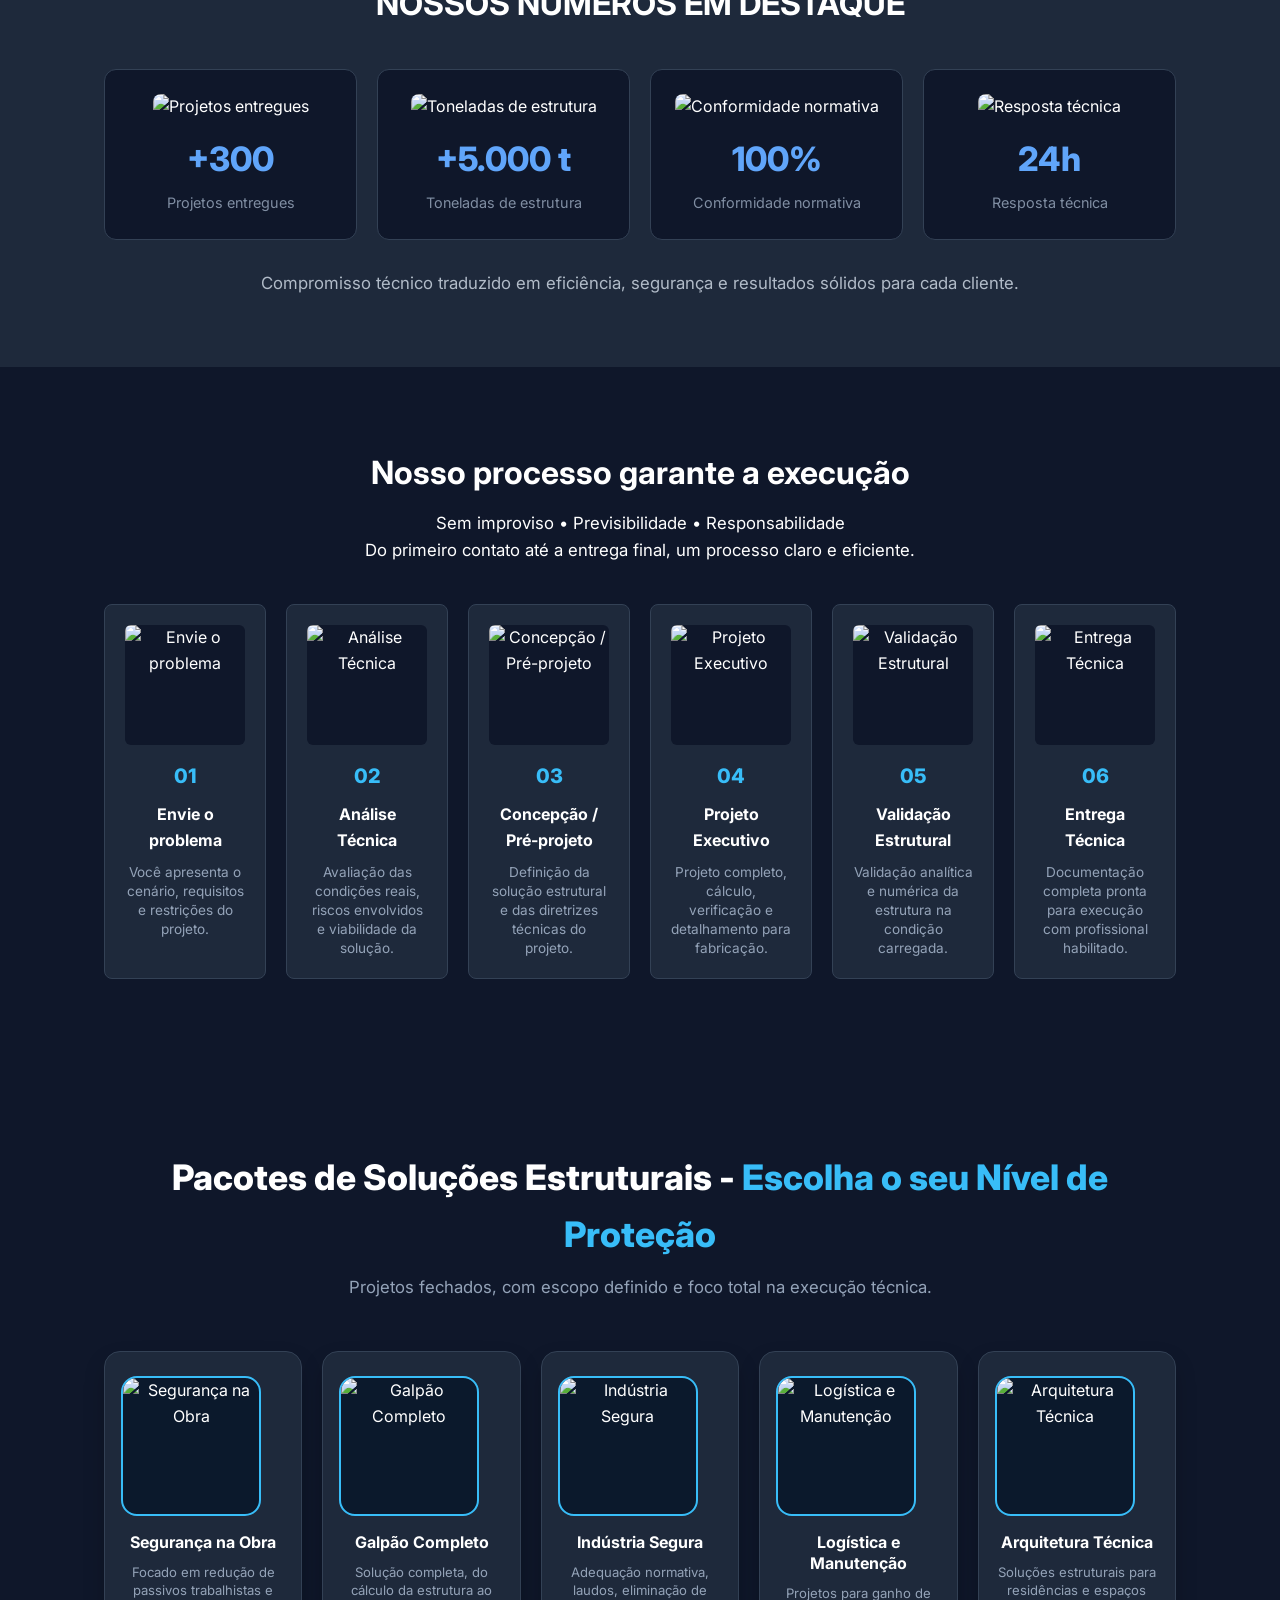
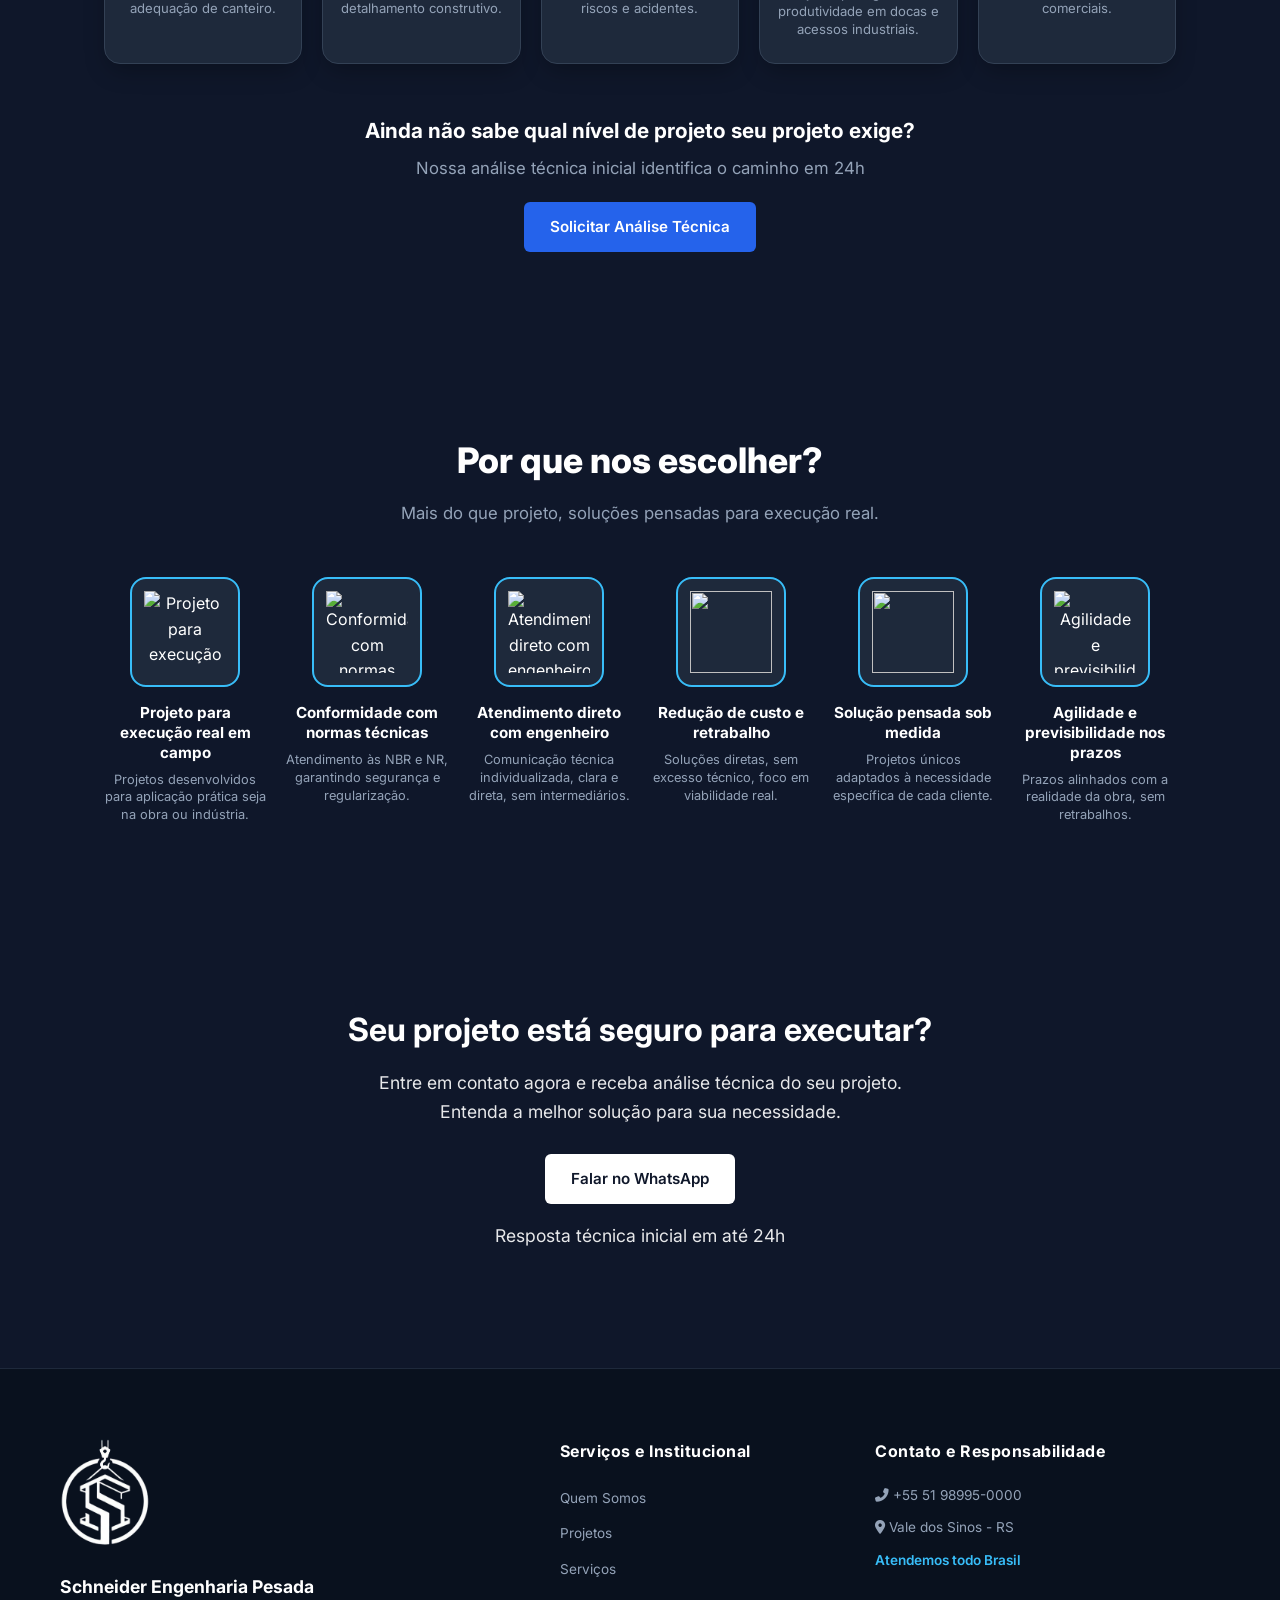
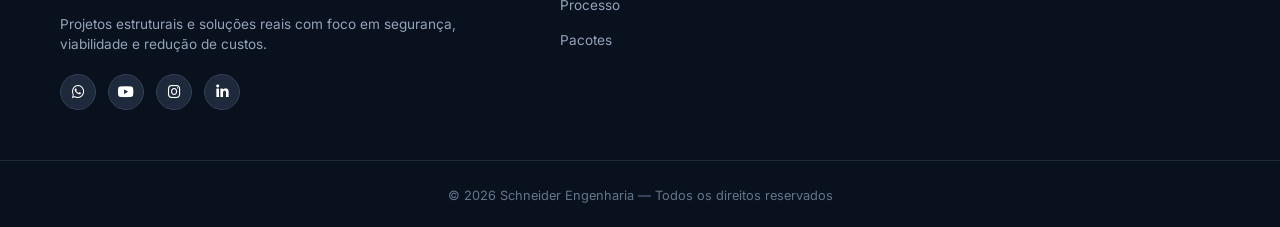
==== commit cf332249: "Update index.html" ====
--- a/index.html
+++ b/index.html
@@ -22,9 +22,9 @@
     
     <nav>
       <a href="servicos/servicos.html">Serviços</a>
-      <a href="#riscos">Riscos</a>
-      <a href="#processo">Processo</a>
-      <a href="#pacotes">Pacotes</a>
+      <a href="riscos/riscos.html">Riscos</a>
+      <a href="processos/processos.html">Processo</a>
+      <a href="pacotes/pacotes.html">Pacotes</a>
       <a href="tel:5551989950000">(51) 98995-0000</a>
     </nav>
     
@@ -581,56 +581,56 @@
     
     <div class="pacotes-grid">
       <!-- Card 1 -->
-      <div class="pacote-card">
+      <a href="pacotes/pacotes.html" class="pacote-card" style="text-decoration: none; color: inherit; display: block;">
         <div class="pacote-img-box">
           <img src="https://lh3.googleusercontent.com/sitesv/[base64]w1280" alt="Segurança na Obra">
         </div>
         <h3>Segurança na Obra</h3>
         <p>Focado em redução de passivos trabalhistas e adequação de canteiro.</p>
-      </div>
+      </a>
 
       <!-- Card 2 -->
-      <div class="pacote-card">
+      <a href="pacotes/pacotes.html" class="pacote-card" style="text-decoration: none; color: inherit; display: block;">
         <div class="pacote-img-box">
           <img src="https://lh3.googleusercontent.com/sitesv/[base64]w1280" alt="Galpão Completo">
         </div>
         <h3>Galpão Completo</h3>
         <p>Solução completa, do cálculo da estrutura ao detalhamento construtivo.</p>
-      </div>
+      </a>
 
       <!-- Card 3 -->
-      <div class="pacote-card">
+      <a href="pacotes/pacotes.html" class="pacote-card" style="text-decoration: none; color: inherit; display: block;">
         <div class="pacote-img-box">
           <img src="https://lh3.googleusercontent.com/sitesv/[base64]w1280" alt="Indústria Segura">
         </div>
         <h3>Indústria Segura</h3>
         <p>Adequação normativa, laudos, eliminação de riscos e acidentes.</p>
-      </div>
+      </a>
 
       <!-- Card 4 -->
-      <div class="pacote-card">
+      <a href="pacotes/pacotes.html" class="pacote-card" style="text-decoration: none; color: inherit; display: block;">
         <div class="pacote-img-box">
           <img src="https://lh3.googleusercontent.com/sitesv/[base64]w1280" alt="Logística e Manutenção">
         </div>
         <h3>Logística e Manutenção</h3>
         <p>Projetos para ganho de produtividade em docas e acessos industriais.</p>
-      </div>
+      </a>
 
       <!-- Card 5 -->
-      <div class="pacote-card">
+      <a href="pacotes/pacotes.html" class="pacote-card" style="text-decoration: none; color: inherit; display: block;">
         <div class="pacote-img-box">
           <img src="https://lh3.googleusercontent.com/sitesv/[base64]w1280" alt="Arquitetura Técnica">
         </div>
         <h3>Arquitetura Técnica</h3>
         <p>Soluções estruturais para residências e espaços comerciais.</p>
-      </div>
+      </a>
     </div>
 
     <!-- Rodapé da seção com CTA final -->
     <div class="center">
       <p class="destaque" style="color: #fff;">Ainda não sabe qual nível de projeto seu projeto exige?</p>
       <p class="section-sub" style="margin-bottom: 20px;">Nossa análise técnica inicial identifica o caminho em 24h</p>
-      <a href="#contato" class="btn btn-primary">Solicitar Análise Técnica</a>
+      <a href="https://wa.me/5551989950000?text=Olá,%20gostaria%20de%20solicitar%20uma%20análise%20técnica" class="btn btn-primary" target="_blank">Solicitar Análise Técnica</a>
     </div>
   </div>
 </section>
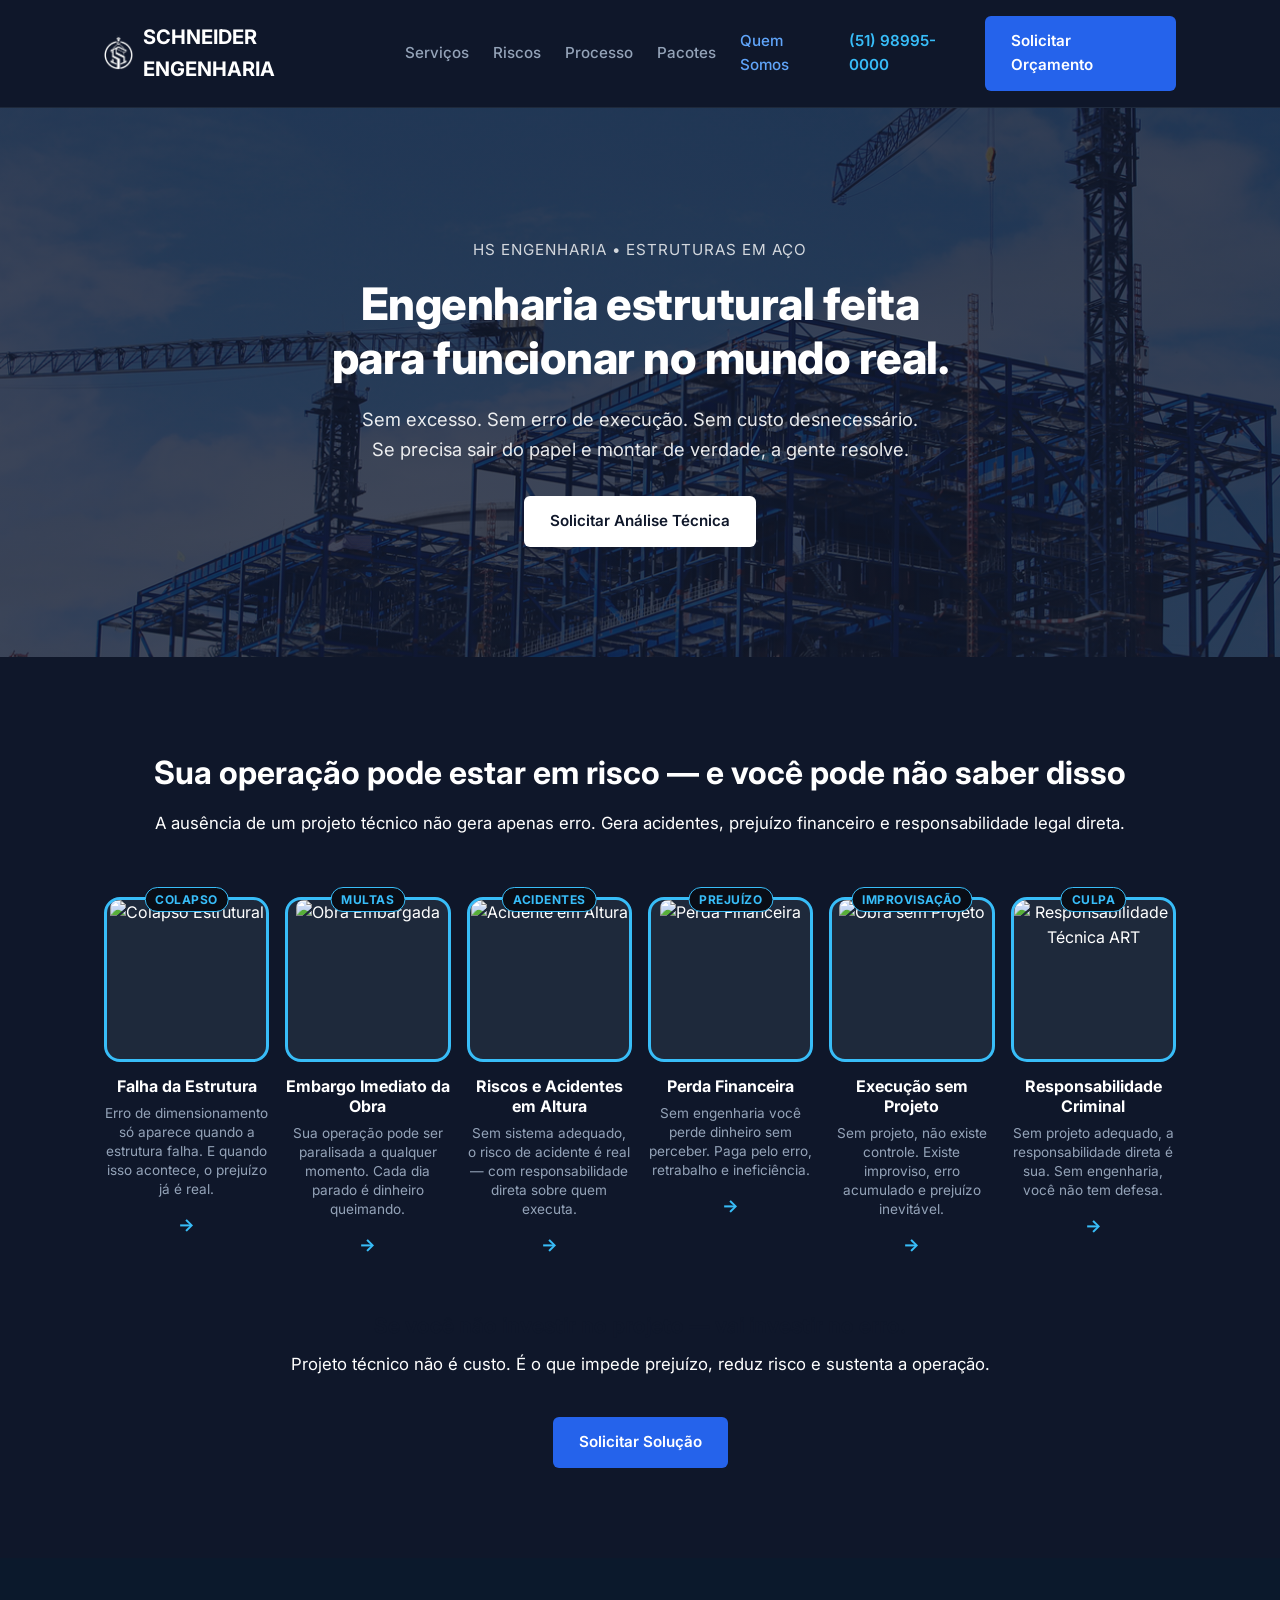
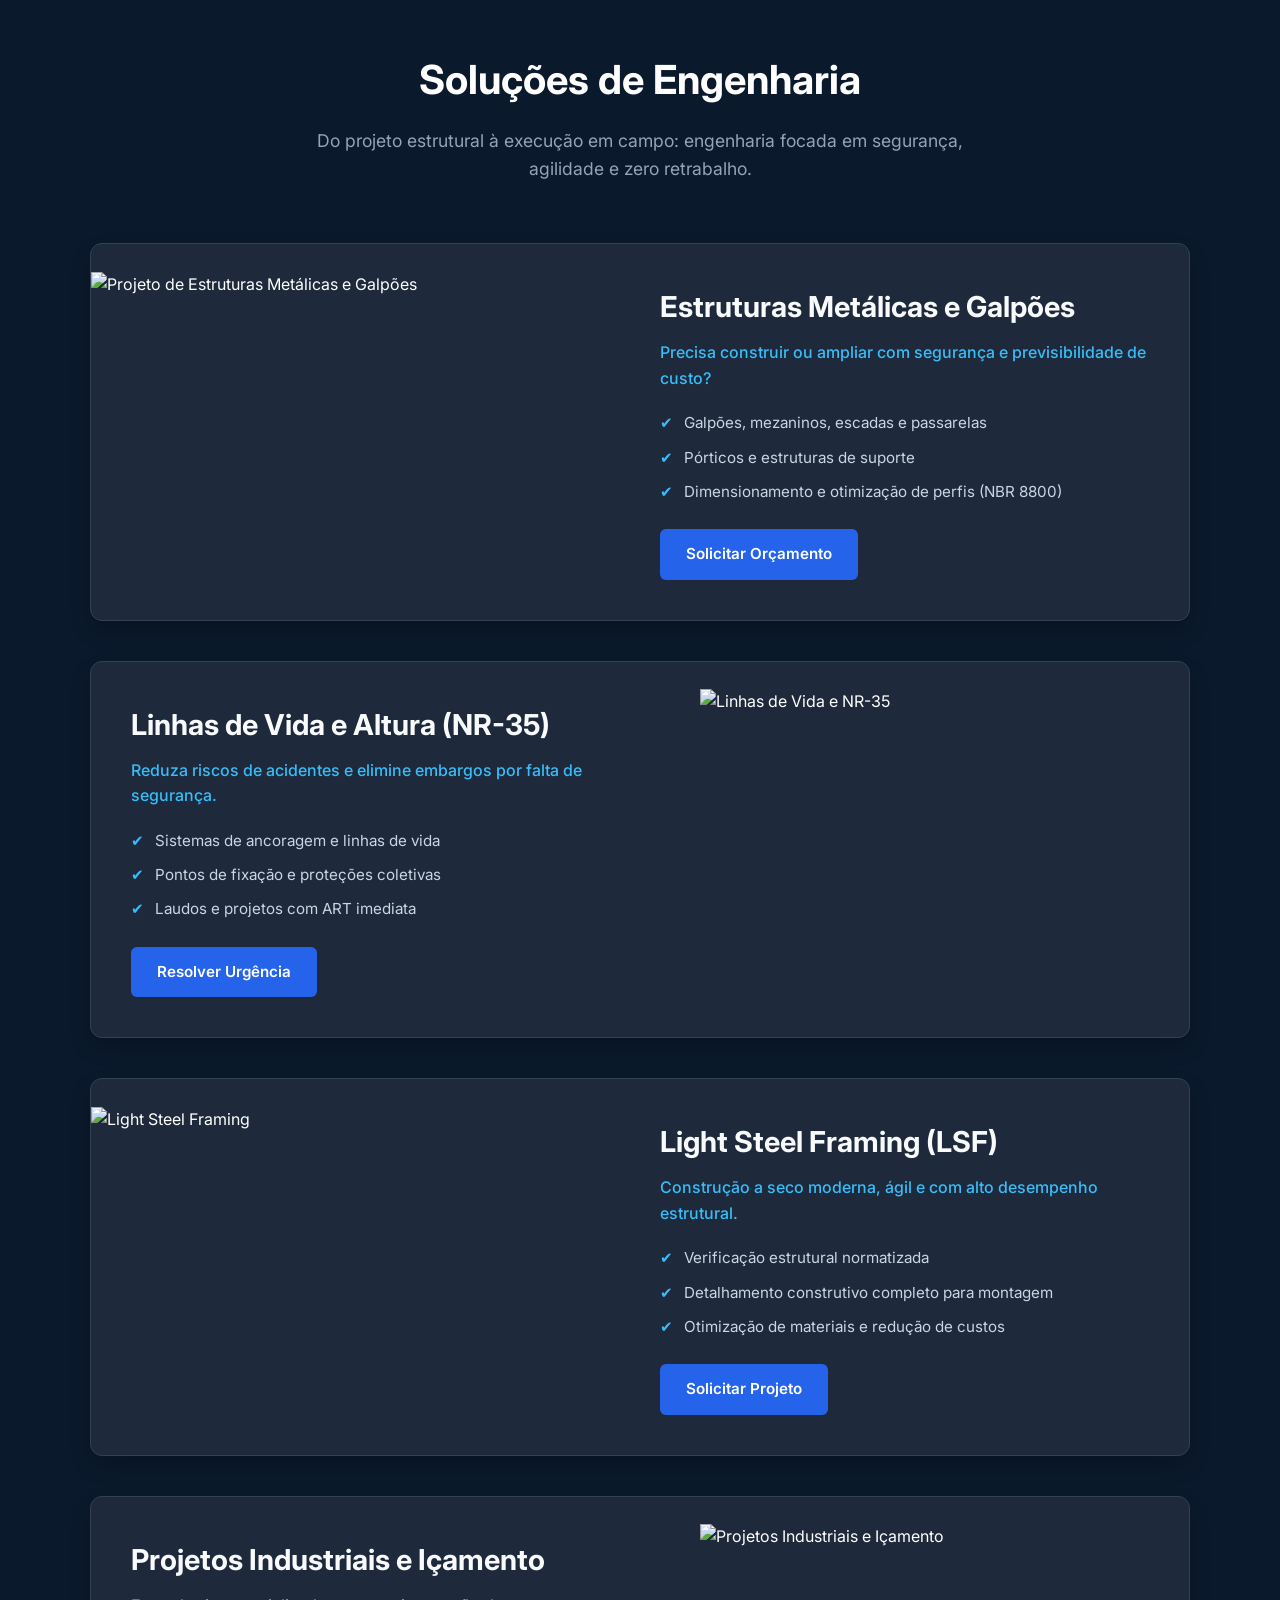
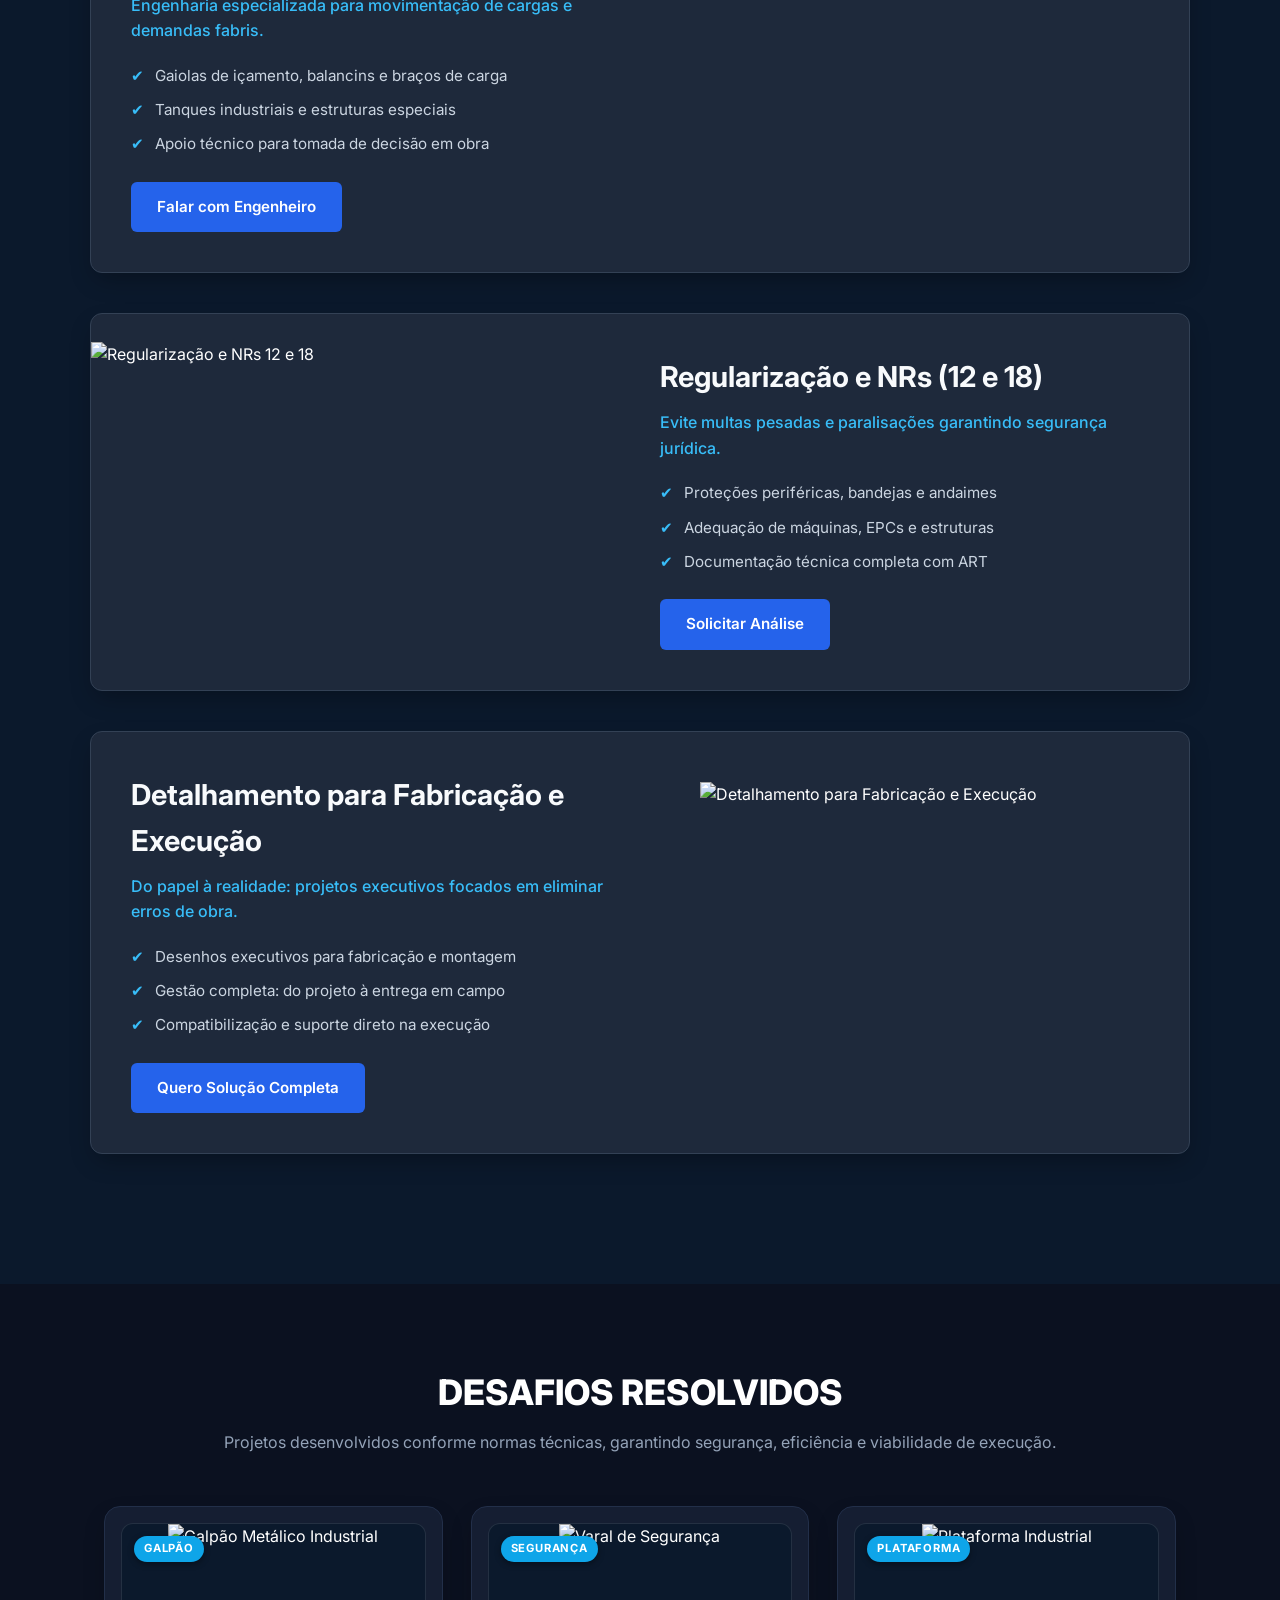
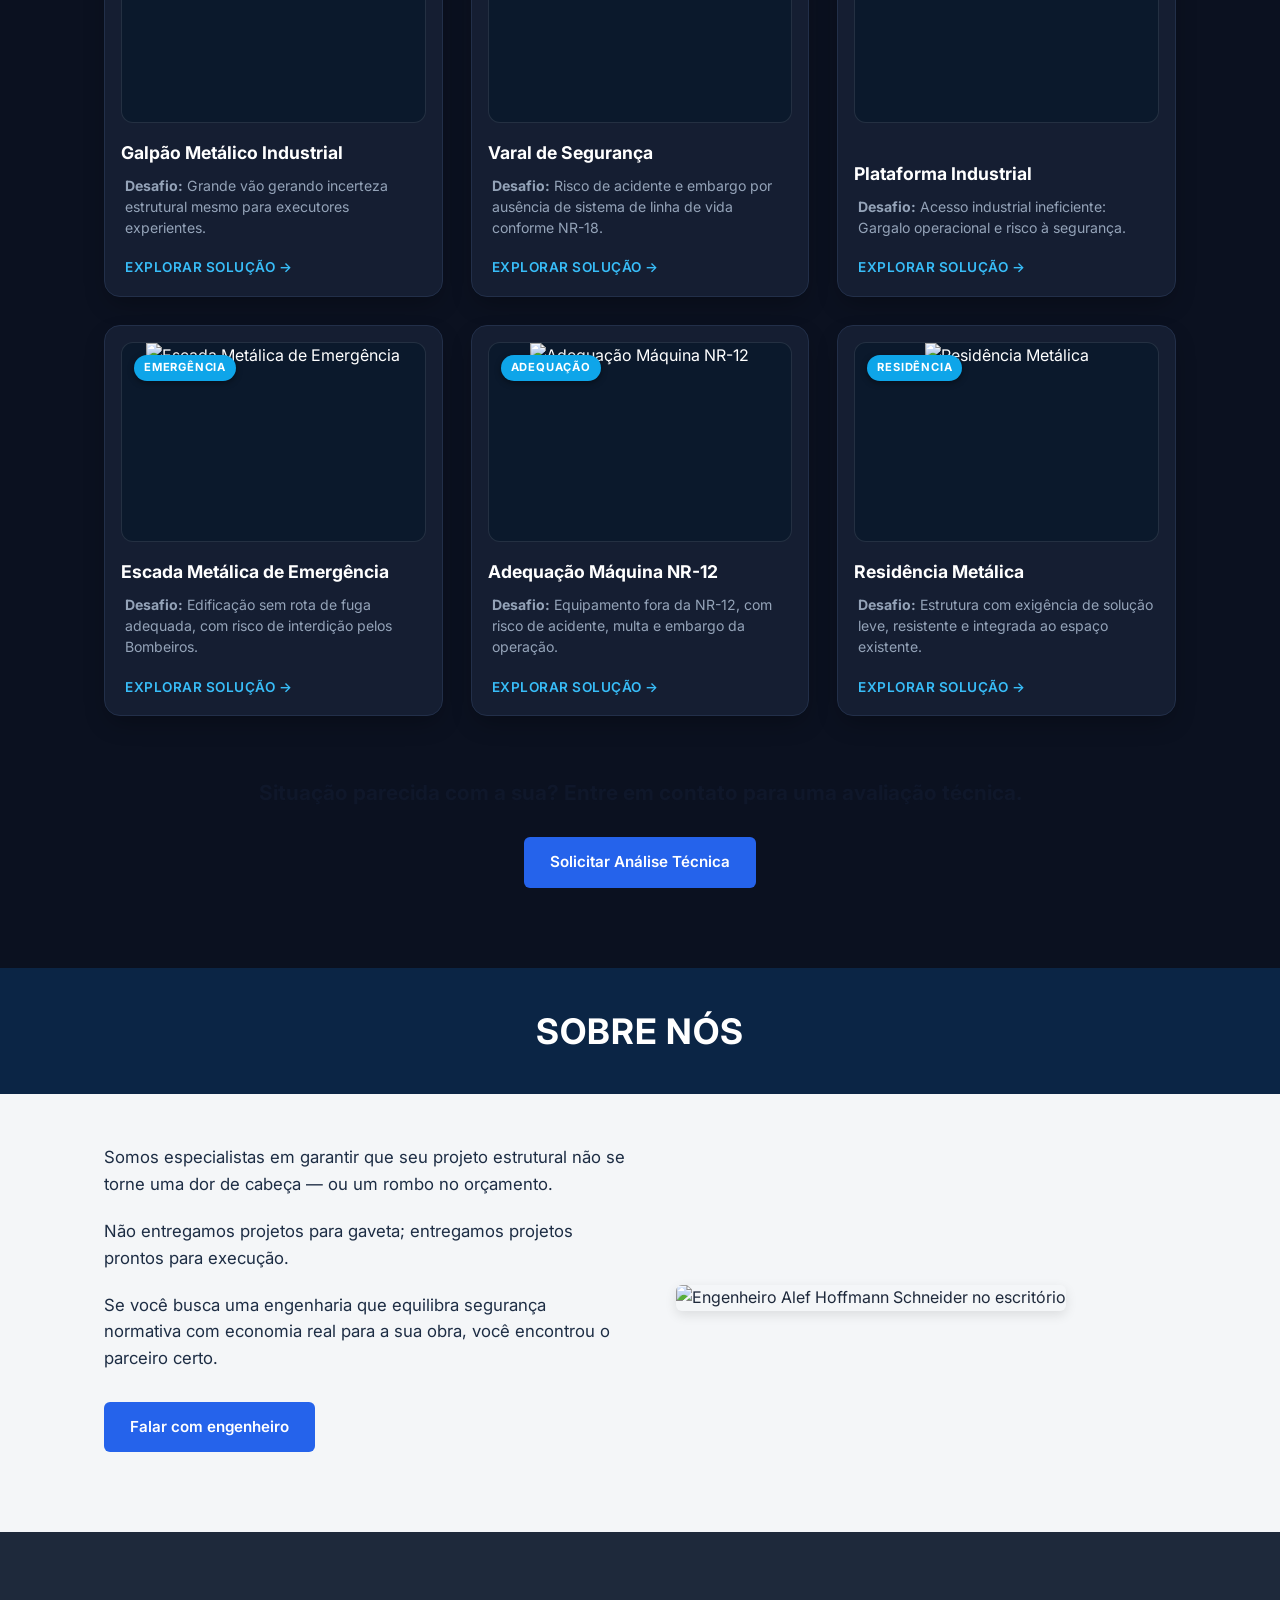
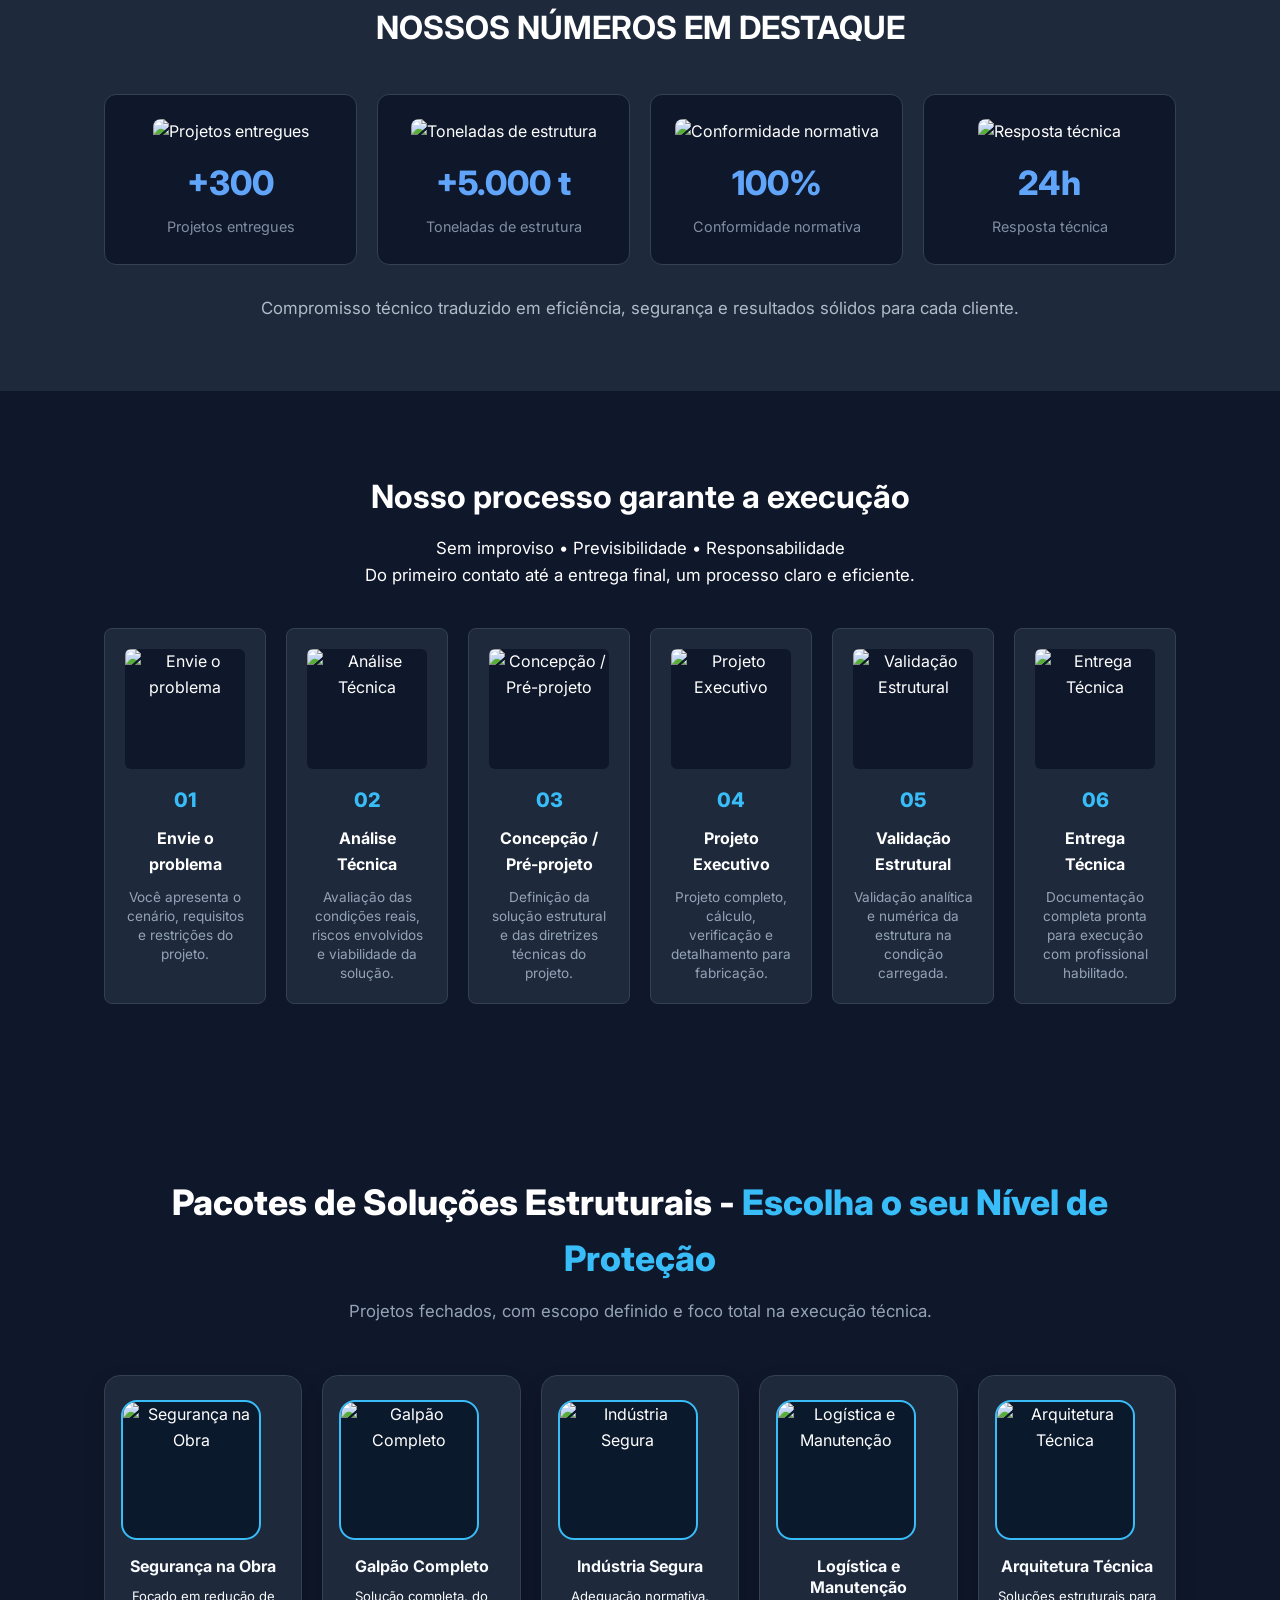
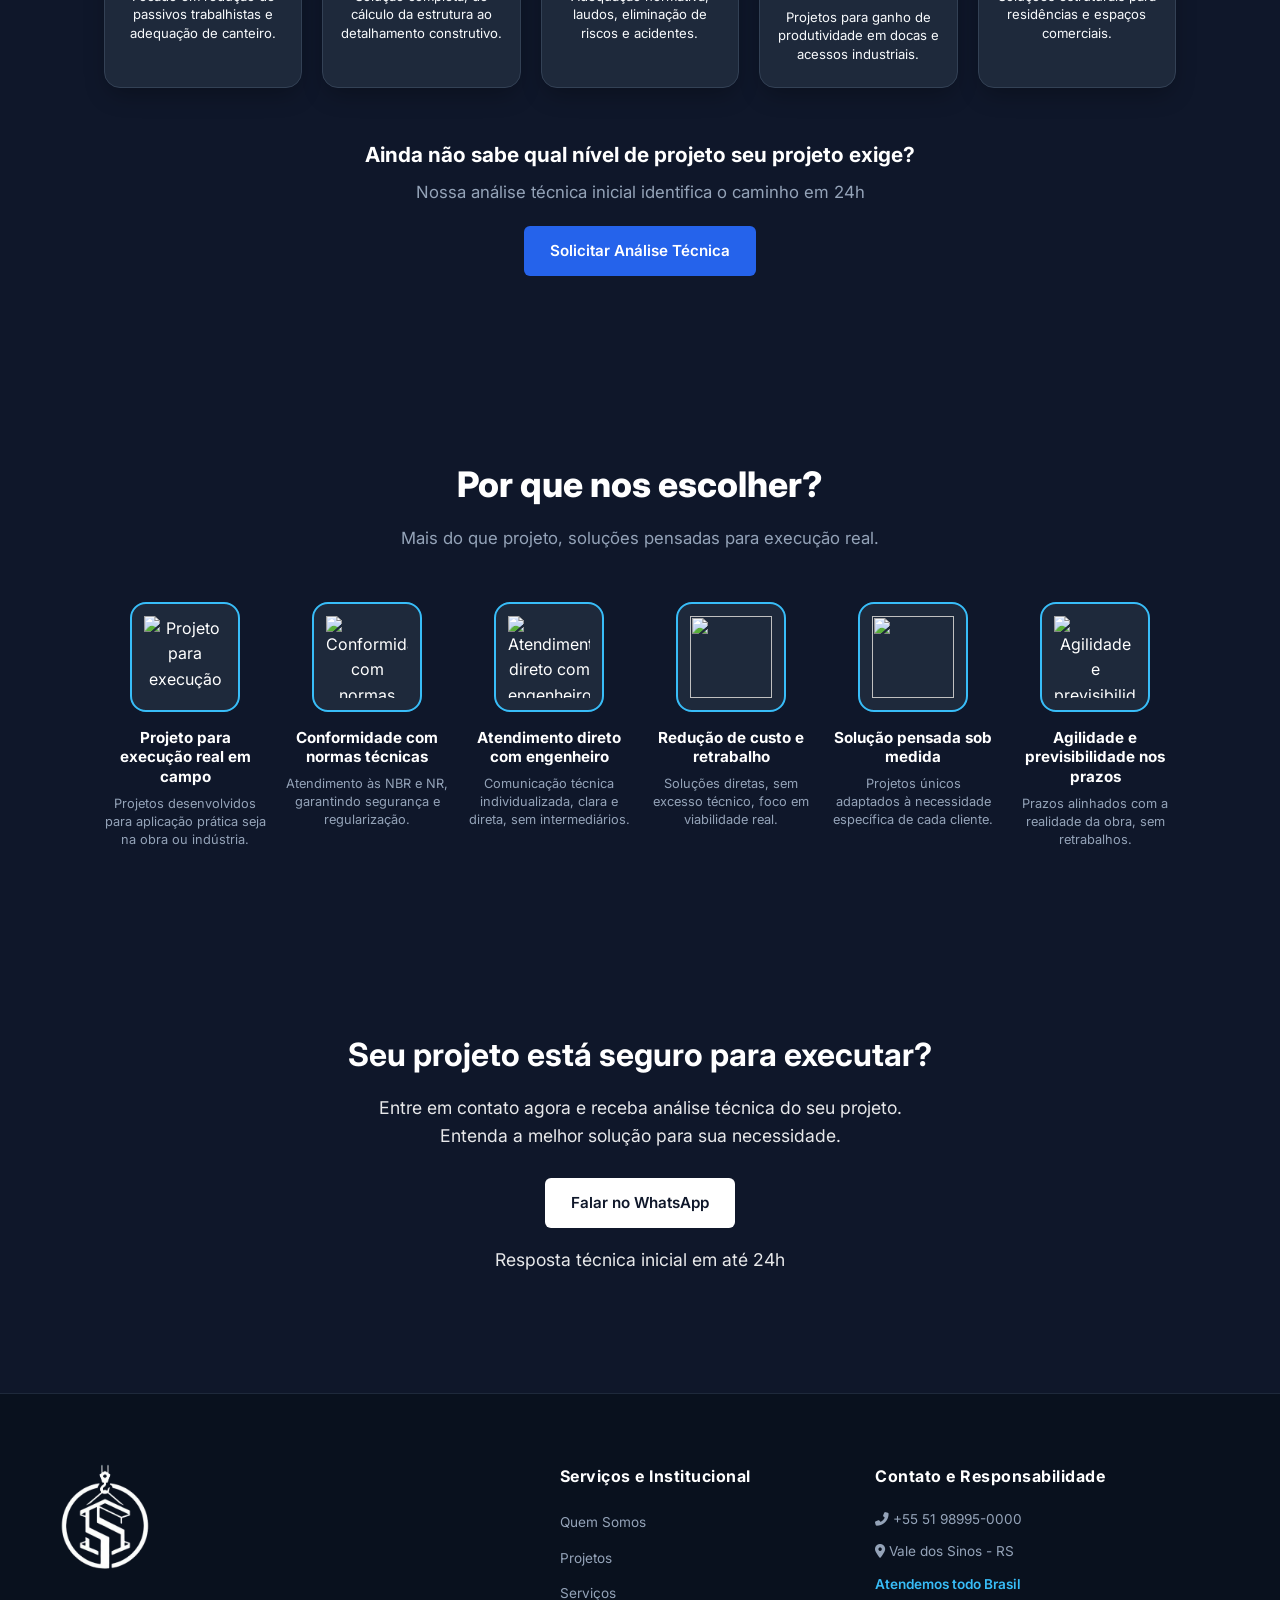
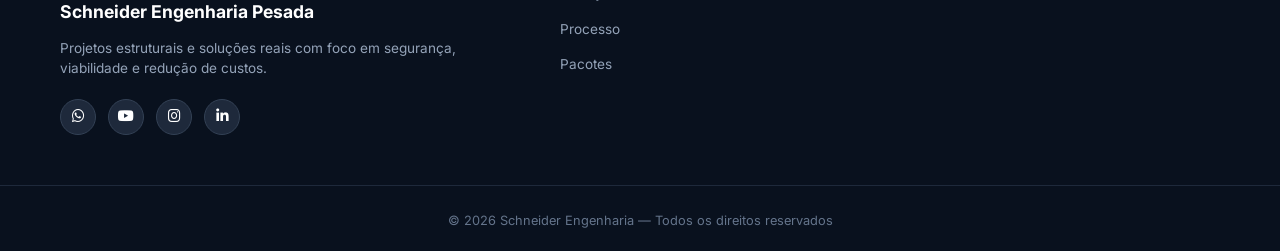
==== commit 41dd3e41: "Update index.html" ====
--- a/index.html
+++ b/index.html
@@ -25,6 +25,7 @@
       <a href="riscos/riscos.html">Riscos</a>
       <a href="processos/processos.html">Processo</a>
       <a href="pacotes/pacotes.html">Pacotes</a>
+      <a href="quem-somos/quem-somos.html" style="color: #60a5fa;">Quem Somos</a>
       <a href="tel:5551989950000">(51) 98995-0000</a>
     </nav>
     
--- a/style.css
+++ b/style.css
@@ -1169,3 +1169,8 @@
     line-height: 1.3 !important;
   }
 }
+
+.pacote-card h3, 
+.pacote-card p {
+  color: #f8fafc; /* Garante que o texto fique claro e legível */
+}
